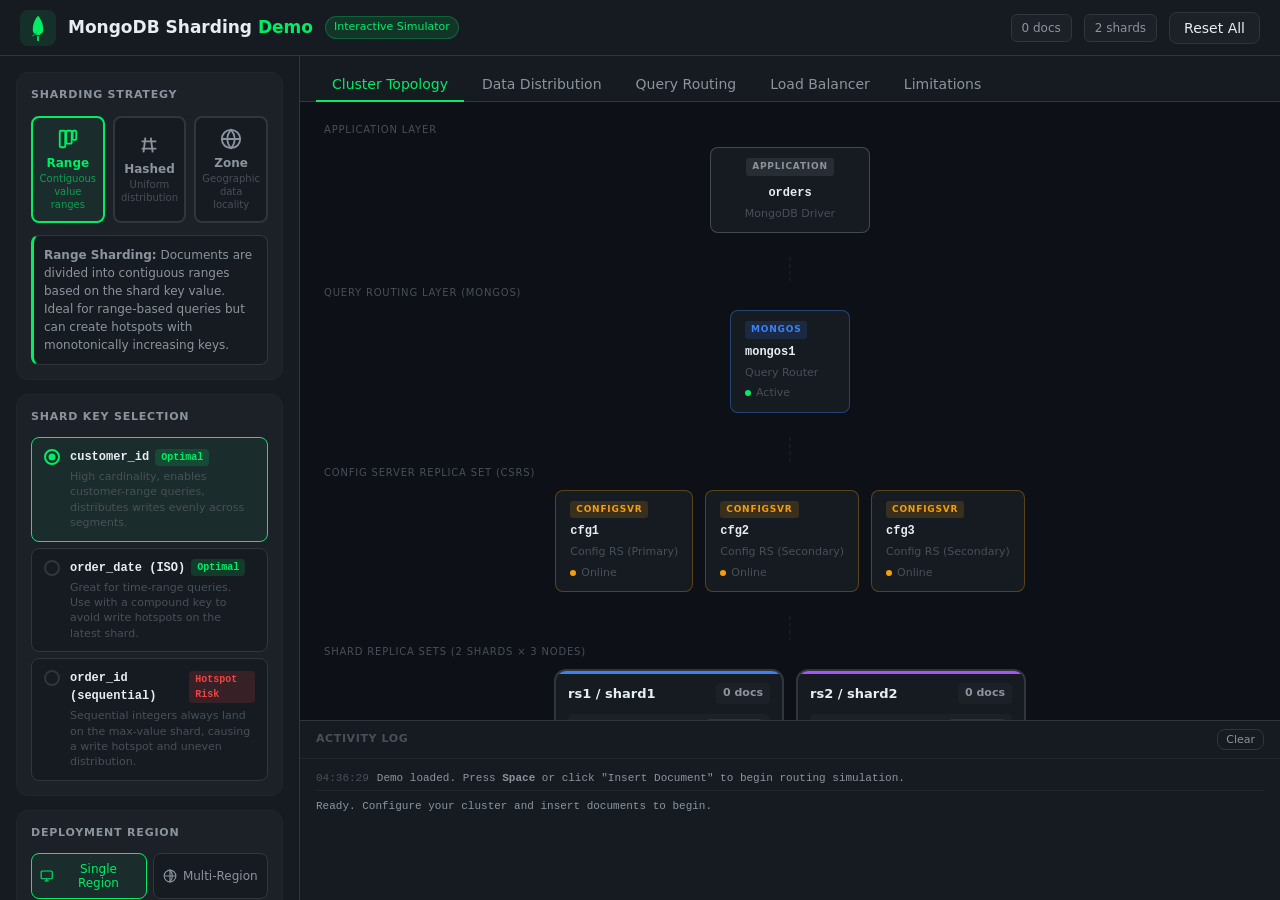
==== index.html @ 9e8f984e "Added some UI changes to the animations for the data distribution. Added new tab around limitations " ====
<!DOCTYPE html>
<html lang="en">
<head>
  <meta charset="UTF-8">
  <meta name="viewport" content="width=device-width, initial-scale=1.0">
  <title>MongoDB Sharding Demo</title>
  <link rel="stylesheet" href="styles.css">
</head>
<body>
  <header class="app-header">
    <div class="header-left">
      <div class="mongo-logo">
        <svg width="28" height="28" viewBox="0 0 32 32" fill="none">
          <path d="M16 2C16 2 10 8 10 18c0 3.3 2.7 6 6 6s6-2.7 6-6C22 8 16 2 16 2z" fill="#00ED64"/>
          <path d="M16 26v4" stroke="#00ED64" stroke-width="2" stroke-linecap="round"/>
          <path d="M14 22c-2 1-4 3-4 3" stroke="#00A349" stroke-width="1.5" stroke-linecap="round"/>
        </svg>
      </div>
      <h1>MongoDB Sharding <span class="highlight">Demo</span></h1>
      <span class="version-badge">Interactive Simulator</span>
    </div>
    <div class="header-right">
      <span class="header-stat" id="header-docs">0 docs</span>
      <span class="header-stat" id="header-shards">0 shards</span>
      <button class="btn-secondary" id="btn-reset-all">Reset All</button>
    </div>
  </header>

  <div class="app-layout">
    <!-- ===== CONFIG SIDEBAR ===== -->
    <aside class="config-panel">
      <!-- Sharding Strategy -->
      <section class="config-section strategy-section">
        <h3 class="config-title">Sharding Strategy</h3>
        <div class="strategy-cards">
          <button class="strategy-card active" data-strategy="range" data-tooltip="<strong>Range Sharding</strong><br>Divides the key space into contiguous value ranges. Ideal for range queries (e.g. date windows), but can create <em>hotspots</em> if writes always land at one end of the range.">
            <div class="strategy-icon">
              <svg width="22" height="22" viewBox="0 0 24 24" fill="none" stroke="currentColor" stroke-width="2">
                <rect x="3" y="3" width="6" height="18" rx="1"/>
                <rect x="10" y="3" width="6" height="14" rx="1"/>
                <rect x="17" y="3" width="4" height="10" rx="1"/>
              </svg>
            </div>
            <div class="strategy-label">Range</div>
            <div class="strategy-desc">Contiguous value ranges</div>
          </button>
          <button class="strategy-card" data-strategy="hashed" data-tooltip="<strong>Hashed Sharding</strong><br>Applies a hash function to the shard key, producing uniform write distribution. Eliminates hotspots, but range queries become scatter-gather across all shards.">
            <div class="strategy-icon">
              <svg width="22" height="22" viewBox="0 0 24 24" fill="none" stroke="currentColor" stroke-width="2">
                <path d="M4 8h16M4 16h16M8 4l-2 16M14 4l2 16"/>
              </svg>
            </div>
            <div class="strategy-label">Hashed</div>
            <div class="strategy-desc">Uniform distribution</div>
          </button>
          <button class="strategy-card" data-strategy="zone" data-tooltip="<strong>Zone Sharding</strong><br>Pins ranges of shard key values to specific shards using zone tags. Used for data locality (e.g. EU data stays in EU shards) and compliance with data-residency regulations.">
            <div class="strategy-icon">
              <svg width="22" height="22" viewBox="0 0 24 24" fill="none" stroke="currentColor" stroke-width="2">
                <circle cx="12" cy="12" r="10"/>
                <path d="M2 12h20M12 2a15.3 15.3 0 0 1 4 10 15.3 15.3 0 0 1-4 10 15.3 15.3 0 0 1-4-10 15.3 15.3 0 0 1 4-10z"/>
              </svg>
            </div>
            <div class="strategy-label">Zone</div>
            <div class="strategy-desc">Geographic data locality</div>
          </button>
        </div>
        <div class="strategy-info" id="strategy-info"></div>
      </section>

      <!-- Shard Key -->
      <section class="config-section shardkey-section">
        <h3 class="config-title">Shard Key Selection</h3>
        <div class="shard-key-options" id="shard-key-options"></div>
      </section>

      <!-- Region Mode -->
      <section class="config-section region-section">
        <h3 class="config-title">Deployment Region</h3>
        <div class="toggle-group">
          <button class="toggle-btn active" data-region="single" data-tooltip="<strong>Single Region</strong><br>All shards reside in one data centre or cloud region. Lowest latency for local reads/writes. No geographic redundancy — a regional outage affects the entire cluster.">
            <svg width="14" height="14" viewBox="0 0 24 24" fill="none" stroke="currentColor" stroke-width="2"><rect x="2" y="3" width="20" height="14" rx="2"/><path d="M8 21h8M12 17v4"/></svg>
            Single Region
          </button>
          <button class="toggle-btn" data-region="multi" data-tooltip="<strong>Multi-Region</strong><br>Shards are distributed across multiple regions. Enables data locality (Zone Sharding), geo-compliance, and resilience to regional failures. Cross-region writes incur higher latency.">
            <svg width="14" height="14" viewBox="0 0 24 24" fill="none" stroke="currentColor" stroke-width="2"><circle cx="12" cy="12" r="10"/><path d="M2 12h20M12 2a15.3 15.3 0 0 1 4 10 15.3 15.3 0 0 1-4 10z"/></svg>
            Multi-Region
          </button>
        </div>
        <div class="region-detail" id="region-detail"></div>
      </section>

      <!-- Cluster Config -->
      <section class="config-section cluster-section">
        <h3 class="config-title">Cluster Configuration</h3>
        <div class="cluster-config">
          <div class="config-row">
            <span class="config-row-label tip" data-tooltip="<strong>Shards</strong><br>Each shard is an independent replica set that owns a subset of the data. Adding shards increases both storage capacity and write throughput proportionally.">Shards</span>
            <div class="btn-group" id="shard-count-group">
              <button class="count-btn active" data-count="2">2</button>
              <button class="count-btn" data-count="3">3</button>
              <button class="count-btn" data-count="4">4</button>
            </div>
          </div>
          <div class="config-row">
            <span class="config-row-label tip" data-tooltip="<strong>Nodes per Shard</strong><br>Each shard runs as a <strong>replica set</strong>. More nodes = higher read throughput (secondary reads) and fault tolerance. A 3-node set can survive 1 failure; 5-node can survive 2.">Nodes/Shard</span>
            <div class="btn-group" id="nodes-per-shard-group">
              <button class="count-btn" data-nodes="1">1</button>
              <button class="count-btn active" data-nodes="3">3</button>
              <button class="count-btn" data-nodes="5">5</button>
            </div>
          </div>
          <div class="config-row">
            <span class="config-row-label tip" data-tooltip="<strong>Mongos Routers</strong><br>Stateless query routers that receive application connections, consult the config server's chunk map, and forward operations to the correct shard(s). Scale horizontally — deploy one per app server for best performance.">Mongos Routers</span>
            <div class="btn-group" id="mongos-count-group">
              <button class="count-btn active" data-mongos="1">1</button>
              <button class="count-btn" data-mongos="2">2</button>
              <button class="count-btn" data-mongos="3">3</button>
            </div>
          </div>
        </div>
      </section>

      <!-- Insert Controls -->
      <section class="config-section datasim-section">
        <h3 class="config-title">Data Simulation</h3>
        <div class="insert-controls">
          <button class="btn-primary" id="btn-insert-one">
            <svg width="14" height="14" viewBox="0 0 24 24" fill="none" stroke="currentColor" stroke-width="2"><circle cx="12" cy="12" r="10"/><path d="M12 8v8M8 12h8"/></svg>
            Insert Document
          </button>
          <button class="btn-primary" id="btn-insert-batch">
            <svg width="14" height="14" viewBox="0 0 24 24" fill="none" stroke="currentColor" stroke-width="2"><path d="M13 2H6a2 2 0 0 0-2 2v16a2 2 0 0 0 2 2h12a2 2 0 0 0 2-2V9z"/><polyline points="13 2 13 9 20 9"/></svg>
            Insert 50 Docs
          </button>
          <button class="btn-bulk" id="btn-insert-bulk">
            <svg width="14" height="14" viewBox="0 0 24 24" fill="none" stroke="currentColor" stroke-width="2"><path d="M4 7h16M4 12h16M4 17h16"/></svg>
            Load 10,000 Docs
          </button>
          <button class="btn-ghost" id="btn-clear">Clear Data</button>
          <div class="bulk-progress-wrap" id="bulk-progress-wrap" style="display:none">
            <div class="bulk-progress-bar" id="bulk-progress-bar"></div>
            <span class="bulk-progress-label" id="bulk-progress-label">0 / 10,000</span>
          </div>
        </div>
        <div class="insert-speed">
          <label>Animation Speed</label>
          <input type="range" id="speed-slider" min="1" max="5" value="3">
          <span id="speed-label">Normal</span>
        </div>
      </section>
    </aside>

    <!-- ===== MAIN VISUALIZATION ===== -->
    <main class="visualization-panel">
      <!-- View Tabs -->
      <div class="view-tabs">
        <button class="view-tab active" data-tab="topology" data-tooltip="<strong>Cluster Topology</strong><br>Shows the physical layout: mongos routers → config server → shard replica sets. Documents animate into their target shard as you insert them.">Cluster Topology</button>
        <button class="view-tab" data-tab="distribution" data-tooltip="<strong>Data Distribution</strong><br>Bar charts showing how documents are spread across shards. Hashed sharding should produce near-equal bars; range sharding may skew based on key values.">Data Distribution</button>
        <button class="view-tab" data-tab="routing" data-tooltip="<strong>Query Routing</strong><br>Run example queries and watch mongos decide which shards to contact. <em>Targeted</em> queries hit 1 shard; <em>scatter-gather</em> queries fan out to all shards.">Query Routing</button>
        <button class="view-tab" data-tab="balancer" data-tooltip="<strong>Load Balancer</strong><br>The balancer is a background thread on the config server primary that monitors data size per shard and migrates chunks to equalise the distribution.">Load Balancer</button>
        <button class="view-tab" data-tab="limitations" data-tooltip="<strong>Limitations & Challenges</strong><br>In-depth technical limitations of each sharding strategy (range, hash, zone) and operational challenges across Atlas auto-sharding, Atlas self-managed, and Enterprise Advanced deployments.">Limitations</button>
      </div>

      <!-- Topology View -->
      <div class="tab-content active" id="tab-topology">
        <div class="topology-container" id="topology-container"></div>
        <div class="activity-log" id="activity-log">
          <div class="log-header">
            <span>Activity Log</span>
            <button class="btn-ghost btn-xs" id="btn-clear-log">Clear</button>
          </div>
          <div class="log-entries" id="log-entries">
            <div class="log-entry log-info">Ready. Configure your cluster and insert documents to begin.</div>
          </div>
        </div>
      </div>

      <!-- Distribution View -->
      <div class="tab-content" id="tab-distribution">
        <div class="distribution-panel" id="distribution-panel"></div>
      </div>

      <!-- Query Routing View -->
      <div class="tab-content" id="tab-routing">
        <div class="routing-panel" id="routing-panel"></div>
      </div>

      <!-- Load Balancer View -->
      <div class="tab-content" id="tab-balancer">
        <div class="balancer-panel" id="balancer-panel"></div>
      </div>

      <!-- Limitations View -->
      <div class="tab-content" id="tab-limitations">
        <div class="limitations-panel">
          <div class="lim-intro">
            <h3>Sharding Limitations & Operational Challenges</h3>
            <p>Sharding unlocks horizontal scale, but each strategy and deployment model carries trade-offs that surface at scale. The sections below summarize the technical constraints engineers most often hit in production.</p>
          </div>

          <!-- ===== Strategy Limitations ===== -->
          <h4 class="lim-group-title">Sharding Strategy Limitations</h4>
          <div class="lim-strategy-grid">

            <!-- Range -->
            <section class="lim-card lim-card-range">
              <header class="lim-card-head">
                <div class="lim-card-icon">
                  <svg width="18" height="18" viewBox="0 0 24 24" fill="none" stroke="currentColor" stroke-width="2">
                    <rect x="3" y="3" width="6" height="18" rx="1"/>
                    <rect x="10" y="3" width="6" height="14" rx="1"/>
                    <rect x="17" y="3" width="4" height="10" rx="1"/>
                  </svg>
                </div>
                <div>
                  <h5>Range Sharding</h5>
                  <span class="lim-card-sub">Contiguous key ranges per chunk</span>
                </div>
              </header>
              <ul class="lim-list">
                <li><strong>Monotonic-key hotspots.</strong> Ever-increasing keys (ObjectId, timestamps, auto-increment) route every write to the shard owning <code>MaxKey</code>, nullifying write parallelism until a split occurs.</li>
                <li><strong>Jumbo chunks.</strong> When many documents share the same shard-key value, chunks exceed <code>chunkSize</code> (default 128 MB) and cannot be split — balancer refuses to migrate them.</li>
                <li><strong>Bulk-load migration storms.</strong> Loading pre-sorted data creates new chunks on one shard faster than the balancer can migrate them, so imports complete unbalanced and then thrash for hours.</li>
                <li><strong>Cardinality &amp; frequency pitfalls.</strong> Low-cardinality keys (e.g. <code>status</code>, <code>country</code>) cap the number of possible chunks; high-frequency values create unsplittable jumbo chunks.</li>
                <li><strong>Full-range scatter-gather.</strong> Range predicates that span most of the key domain still broadcast to every shard — the "range query efficiency" benefit only applies to narrow windows.</li>
                <li><strong>Expensive shard-key changes.</strong> <code>reshardCollection</code> requires ~1.2× collection size in free disk, re-writes every document, and pauses writes briefly at cutover.</li>
              </ul>
            </section>

            <!-- Hashed -->
            <section class="lim-card lim-card-hashed">
              <header class="lim-card-head">
                <div class="lim-card-icon">
                  <svg width="18" height="18" viewBox="0 0 24 24" fill="none" stroke="currentColor" stroke-width="2">
                    <path d="M4 8h16M4 16h16M8 4l-2 16M14 4l2 16"/>
                  </svg>
                </div>
                <div>
                  <h5>Hashed Sharding</h5>
                  <span class="lim-card-sub">Uniform hash-based distribution</span>
                </div>
              </header>
              <ul class="lim-list">
                <li><strong>Range queries become broadcast.</strong> Any <code>$gt</code>/<code>$lt</code>/<code>$gte</code>/<code>$lte</code> on the shard key fans out to all shards; mongos cannot prune by range.</li>
                <li><strong>Sorts require merge at router.</strong> <code>$sort</code> on the shard key loses natural ordering — mongos must merge-sort results from every shard, limiting streaming performance.</li>
                <li><strong>Compound-range indexes limited.</strong> The hashed field cannot participate in a compound index as a range — only equality lookups remain efficient.</li>
                <li><strong>Zone sharding compatibility.</strong> Zone ranges on hashed keys are opaque (hash values, not natural values), so geo/compliance tagging is awkward to reason about and maintain.</li>
                <li><strong>Low-cardinality skew.</strong> Hashing a field with few distinct values still produces few distinct hash buckets — distribution degrades toward the underlying cardinality.</li>
                <li><strong>Pre-splitting requires foresight.</strong> Without initial chunk pre-splits, new collections start on a single shard and rely on the balancer to catch up during ingest.</li>
              </ul>
            </section>

            <!-- Zone -->
            <section class="lim-card lim-card-zone">
              <header class="lim-card-head">
                <div class="lim-card-icon">
                  <svg width="18" height="18" viewBox="0 0 24 24" fill="none" stroke="currentColor" stroke-width="2">
                    <circle cx="12" cy="12" r="10"/>
                    <path d="M2 12h20M12 2a15.3 15.3 0 0 1 4 10 15.3 15.3 0 0 1-4 10 15.3 15.3 0 0 1-4-10 15.3 15.3 0 0 1 4-10z"/>
                  </svg>
                </div>
                <div>
                  <h5>Zone Sharding</h5>
                  <span class="lim-card-sub">Tag-based locality &amp; residency</span>
                </div>
              </header>
              <ul class="lim-list">
                <li><strong>Shard key must carry the zone discriminator.</strong> The tagging field (e.g. <code>country</code>, <code>region</code>) has to be a <em>prefix</em> of the shard key — retrofitting zones onto an existing shard key often requires resharding.</li>
                <li><strong>Enforcement is eventual, not immediate.</strong> Documents written with out-of-zone keys are accepted first and migrated later — residency compliance has a window of violation until the balancer catches up.</li>
                <li><strong>Cross-zone balancer churn.</strong> Adding, removing, or retagging a zone can trigger TB-scale chunk migrations that saturate the inter-region link and backpressure application writes.</li>
                <li><strong>Ambiguous overlaps.</strong> A shard assigned to multiple zones, or zones with overlapping ranges, produces non-deterministic placement decisions that are hard to debug.</li>
                <li><strong>Cross-zone queries scatter-gather.</strong> Queries without the zone prefix in the predicate fan out to every shard, erasing the locality benefit.</li>
                <li><strong>Capacity planning is manual.</strong> Hot zones (e.g. NA-East during business hours) are not auto-scaled — the operator must provision shards per zone by forecast.</li>
                <li><strong>Tiered-storage zones still manual.</strong> Using zones for hot/cold tiering (SSD vs HDD shards) requires custom TTL-driven field updates to migrate aging data.</li>
              </ul>
            </section>

          </div>

          <!-- ===== Deployment Model Limitations ===== -->
          <h4 class="lim-group-title">Deployment Model Challenges</h4>
          <div class="lim-deploy-grid">

            <!-- Atlas Automatic -->
            <section class="lim-card lim-card-deploy">
              <header class="lim-card-head lim-card-head-deploy">
                <div class="lim-badge lim-badge-atlas">Atlas</div>
                <div>
                  <h5>Atlas Automatic Sharding</h5>
                  <span class="lim-card-sub">Global Clusters &amp; managed zone sharding</span>
                </div>
              </header>
              <ul class="lim-list">
                <li><strong>Tier floor.</strong> Sharded clusters require M30+ (M10/M20 are replica-set only), establishing a meaningful cost floor before you can shard at all.</li>
                <li><strong>Compound shard key is mandatory.</strong> Global Clusters require a composite key of <code>{location, customKey}</code> — application code must supply the location field on every write.</li>
                <li><strong>Shard key &amp; zone mapping are semi-immutable.</strong> Although <code>reshardCollection</code> is available, changing the Global Cluster zone topology often requires a new cluster and an app-coordinated migration.</li>
                <li><strong>"Automatic" = balancer, not key selection.</strong> Atlas does not choose your shard key or detect hotspots — a poor key still produces a pathological cluster.</li>
                <li><strong>Limited balancer-window control.</strong> You can configure balancing windows but not per-collection priorities or migration parallelism like self-managed.</li>
                <li><strong>Backups are slower &amp; larger.</strong> Sharded cluster snapshots coordinate across shards; restores are non-trivial and take markedly longer than replica-set restores.</li>
                <li><strong>Feature restrictions.</strong> Queryable Encryption, Atlas Search, and Vector Search each have documented constraints on sharded collections (shard-key requirements, consistency, index placement).</li>
                <li><strong>Cross-region egress cost.</strong> Multi-region Global Clusters incur per-GB cloud egress on every migration and cross-zone query — easy to under-estimate.</li>
              </ul>
            </section>

            <!-- Atlas Self Managed -->
            <section class="lim-card lim-card-deploy">
              <header class="lim-card-head lim-card-head-deploy">
                <div class="lim-badge lim-badge-self">Atlas</div>
                <div>
                  <h5>Atlas Self-Managed Sharding</h5>
                  <span class="lim-card-sub">Atlas dedicated clusters, operator-driven shard design</span>
                </div>
              </header>
              <ul class="lim-list">
                <li><strong>Shard-key ownership is yours.</strong> Atlas hosts the infrastructure, but poor key choice (low cardinality, monotonic, or frequency-skewed) still produces jumbo chunks and hotspots.</li>
                <li><strong>Resharding is online but costly.</strong> <code>reshardCollection</code> peaks at roughly 2× collection storage and doubles IOPS for the duration — capacity headroom must be planned.</li>
                <li><strong>Rolling shard replacements.</strong> Vertically scaling a shard tier is a rolling replica-set replacement — each shard takes minutes-to-hours depending on data size.</li>
                <li><strong>Config metadata bloat.</strong> <code>config.changelog</code> and <code>config.chunks</code> grow without TTL; long-lived clusters accumulate millions of chunk rows that slow balancer decisions.</li>
                <li><strong>Mongos connection limits.</strong> Each mongos caps at ~64k connections (often less in practice); high-concurrency apps must deploy multiple routers and manage connection-pool fan-out.</li>
                <li><strong>Cross-shard transactions.</strong> Multi-shard <code>startTransaction</code> involves two-phase commit — latency rises sharply and abort rates climb under contention (lock timeouts default to 5 s).</li>
                <li><strong>Change-stream ordering caveats.</strong> Cluster-wide change streams do not guarantee total order across shards; consumers must tolerate per-shard causal ordering.</li>
                <li><strong>$lookup / $graphLookup restrictions.</strong> Joining against a sharded foreign collection has specific rules (must be on mongos, uses merge-on-router) that constrain aggregation pipelines.</li>
                <li><strong>16 MB BSON limit unchanged.</strong> Sharding increases aggregate capacity but does not raise the per-document limit — large blobs still require GridFS or external object storage.</li>
              </ul>
            </section>

            <!-- Enterprise Advanced -->
            <section class="lim-card lim-card-deploy">
              <header class="lim-card-head lim-card-head-deploy">
                <div class="lim-badge lim-badge-ea">EA</div>
                <div>
                  <h5>Enterprise Advanced Sharding</h5>
                  <span class="lim-card-sub">Self-hosted MongoDB Enterprise</span>
                </div>
              </header>
              <ul class="lim-list">
                <li><strong>Full operational burden.</strong> You run config-server replica sets, every shard replica set, the mongos fleet, monitoring, alerting, and backup infrastructure end-to-end.</li>
                <li><strong>Ops Manager is effectively required.</strong> At shard count &gt; ~3, manual orchestration of upgrades, backups, and parameter changes becomes infeasible — Ops Manager (or Cloud Manager) adds its own infrastructure footprint.</li>
                <li><strong>Per-component security config.</strong> LDAP/Kerberos/x.509, KMIP for encryption-at-rest, and auditing must be configured on every mongod and mongos independently — drift is common.</li>
                <li><strong>Backups coordinate across shards.</strong> Point-in-time restores of a sharded cluster require the Ops Manager Backup Daemon (or equivalent) with storage equal to multiples of cluster size for oplog retention.</li>
                <li><strong>Version-upgrade ordering.</strong> Upgrades must proceed config servers → shards → mongos, one FCV step at a time; skip-version upgrades are not supported and require stepping through.</li>
                <li><strong>Shard add/remove is manual &amp; slow.</strong> <code>removeShard</code> drains chunks one-at-a-time; draining a 10 TB shard can run for days and must be monitored continuously.</li>
                <li><strong>Rolling restart multiplier.</strong> A patch window for N shards × R replicas × M mongos means dozens of sequential restarts — maintenance windows compound with cluster size.</li>
                <li><strong>No built-in residency guardrails.</strong> Zone rules are advisory configuration; there is no enforcement layer to prevent an operator from misassigning tags or an app from writing out-of-zone data.</li>
                <li><strong>Audit volume.</strong> Per-mongos audit logs at high QPS can exceed 100 GB/day; central collection and SIEM forwarding must be engineered separately.</li>
                <li><strong>Heterogeneous hardware pitfalls.</strong> The balancer equalizes by data size, not capacity — mixing shards with different disk/CPU profiles leaves the weakest shard as the bottleneck.</li>
                <li><strong>Hardware refresh cycles.</strong> Every 3–5 years you replace nodes at the OS level; on a 20-shard cluster that is a multi-quarter program of rolling replica-set replacements.</li>
              </ul>
            </section>

          </div>
        </div>
      </div>
    </main>
  </div>

  <script src="app.js"></script>
</body>
</html>
---- styles.css ----
/* ===== CSS Variables ===== */
:root {
  --mongo-green: #00ED64;
  --mongo-green-dim: #00A349;
  --bg-dark: #0D1117;
  --bg-card: #161B22;
  --bg-card-2: #1C2128;
  --bg-hover: #21262D;
  --text-primary: #E6EDF3;
  --text-secondary: #8B949E;
  --text-muted: #484F58;
  --border: #30363D;
  --border-light: #21262D;

  /* Shard colors */
  --shard-0: #3B82F6;
  --shard-1: #A855F7;
  --shard-2: #F59E0B;
  --shard-3: #EF4444;

  /* Zone colors */
  --zone-americas: #3B82F6;
  --zone-europe: #A855F7;
  --zone-asia: #F59E0B;

  --radius: 8px;
  --radius-lg: 12px;
  --shadow: 0 1px 3px rgba(0,0,0,0.4);
  --shadow-lg: 0 4px 16px rgba(0,0,0,0.5);
}

/* ===== Reset ===== */
*, *::before, *::after { box-sizing: border-box; margin: 0; padding: 0; }
body {
  font-family: 'Segoe UI', system-ui, -apple-system, BlinkMacSystemFont, sans-serif;
  background: var(--bg-dark);
  color: var(--text-primary);
  min-height: 100vh;
  font-size: 14px;
  line-height: 1.5;
}
button { cursor: pointer; font-family: inherit; font-size: inherit; }
input { font-family: inherit; font-size: inherit; }

/* ===== Header ===== */
.app-header {
  display: flex;
  align-items: center;
  justify-content: space-between;
  padding: 0 20px;
  height: 56px;
  background: var(--bg-card);
  border-bottom: 1px solid var(--border);
  position: sticky;
  top: 0;
  z-index: 100;
}
.header-left { display: flex; align-items: center; gap: 12px; }
.mongo-logo {
  width: 36px; height: 36px;
  background: rgba(0,237,100,0.1);
  border-radius: 8px;
  display: flex; align-items: center; justify-content: center;
}
.app-header h1 { font-size: 17px; font-weight: 600; color: var(--text-primary); }
.highlight { color: var(--mongo-green); }
.version-badge {
  background: rgba(0,237,100,0.12);
  color: var(--mongo-green);
  font-size: 11px;
  font-weight: 500;
  padding: 2px 8px;
  border-radius: 20px;
  border: 1px solid rgba(0,237,100,0.25);
}
.header-right { display: flex; align-items: center; gap: 12px; }
.header-stat {
  font-size: 12px;
  color: var(--text-secondary);
  background: var(--bg-card-2);
  padding: 4px 10px;
  border-radius: 6px;
  border: 1px solid var(--border);
  font-variant-numeric: tabular-nums;
  transition: all 0.3s;
}
.header-stat.updated {
  color: var(--mongo-green);
  border-color: rgba(0,237,100,0.4);
}

/* ===== App Layout ===== */
.app-layout {
  display: grid;
  grid-template-columns: 300px 1fr;
  height: calc(100vh - 56px);
  overflow: hidden;
}

/* ===== Config Panel ===== */
.config-panel {
  background: var(--bg-card);
  border-right: 1px solid var(--border);
  overflow-y: auto;
  padding: 16px;
  display: flex;
  flex-direction: column;
  gap: 4px;
}
.config-panel::-webkit-scrollbar { width: 4px; }
.config-panel::-webkit-scrollbar-thumb { background: var(--border); border-radius: 2px; }

.config-section {
  background: var(--bg-card-2);
  border: 1px solid var(--border-light);
  border-radius: var(--radius-lg);
  padding: 14px;
  margin-bottom: 10px;
}
.hidden-section {
  display: none;
}
.config-title {
  font-size: 11px;
  font-weight: 600;
  text-transform: uppercase;
  letter-spacing: 0.8px;
  color: var(--text-secondary);
  margin-bottom: 12px;
}

/* Strategy Cards */
.strategy-cards {
  display: grid;
  grid-template-columns: repeat(3, 1fr);
  gap: 8px;
  margin-bottom: 12px;
}
.strategy-card {
  background: var(--bg-card);
  border: 2px solid var(--border);
  border-radius: var(--radius);
  padding: 10px 6px;
  text-align: center;
  cursor: pointer;
  transition: all 0.2s;
  color: var(--text-secondary);
}
.strategy-card:hover {
  border-color: rgba(0,237,100,0.4);
  color: var(--text-primary);
}
.strategy-card.active {
  border-color: var(--mongo-green);
  color: var(--mongo-green);
  background: rgba(0,237,100,0.06);
}
.strategy-icon { margin-bottom: 6px; display: flex; justify-content: center; }
.strategy-label { font-size: 12px; font-weight: 600; margin-bottom: 2px; }
.strategy-desc { font-size: 10px; color: var(--text-muted); line-height: 1.3; }
.strategy-card.active .strategy-desc { color: rgba(0,237,100,0.6); }

.strategy-info {
  font-size: 12px;
  color: var(--text-secondary);
  background: var(--bg-card);
  border: 1px solid var(--border);
  border-left: 3px solid var(--mongo-green);
  border-radius: var(--radius);
  padding: 10px;
  line-height: 1.5;
}

/* Shard Key Options */
.shard-key-options { display: flex; flex-direction: column; gap: 6px; }
.shard-key-option {
  background: var(--bg-card);
  border: 1.5px solid var(--border);
  border-radius: var(--radius);
  padding: 10px 12px;
  cursor: pointer;
  transition: all 0.2s;
  display: flex;
  align-items: flex-start;
  gap: 10px;
}
.shard-key-option:hover { border-color: rgba(0,237,100,0.4); }
.shard-key-option.selected {
  border-color: var(--mongo-green);
  background: rgba(0,237,100,0.06);
}
.shard-key-radio {
  width: 16px; height: 16px;
  border: 2px solid var(--border);
  border-radius: 50%;
  margin-top: 1px;
  flex-shrink: 0;
  transition: all 0.2s;
  position: relative;
}
.shard-key-option.selected .shard-key-radio {
  border-color: var(--mongo-green);
}
.shard-key-option.selected .shard-key-radio::after {
  content: '';
  position: absolute;
  top: 50%; left: 50%;
  transform: translate(-50%, -50%);
  width: 7px; height: 7px;
  background: var(--mongo-green);
  border-radius: 50%;
}
.shard-key-info { flex: 1; min-width: 0; }
.shard-key-name {
  font-size: 12px;
  font-weight: 600;
  color: var(--text-primary);
  font-family: 'Courier New', monospace;
  display: flex;
  align-items: center;
  gap: 6px;
}
.optimal-badge {
  font-size: 10px;
  background: rgba(0,237,100,0.15);
  color: var(--mongo-green);
  padding: 1px 6px;
  border-radius: 4px;
  font-family: inherit;
  font-weight: 600;
}
.hotspot-badge {
  font-size: 10px;
  background: rgba(239,68,68,0.15);
  color: #EF4444;
  padding: 1px 6px;
  border-radius: 4px;
  font-family: inherit;
  font-weight: 600;
}
.shard-key-reason {
  font-size: 11px;
  color: var(--text-muted);
  margin-top: 3px;
  line-height: 1.4;
}

/* Toggle Group */
.toggle-group {
  display: grid;
  grid-template-columns: 1fr 1fr;
  gap: 6px;
  margin-bottom: 10px;
}
.toggle-btn {
  background: var(--bg-card);
  border: 1.5px solid var(--border);
  border-radius: var(--radius);
  padding: 8px;
  color: var(--text-secondary);
  font-size: 12px;
  font-weight: 500;
  display: flex;
  align-items: center;
  justify-content: center;
  gap: 6px;
  transition: all 0.2s;
}
.toggle-btn:hover { border-color: rgba(0,237,100,0.4); color: var(--text-primary); }
.toggle-btn.active {
  border-color: var(--mongo-green);
  color: var(--mongo-green);
  background: rgba(0,237,100,0.06);
}
.region-detail {
  font-size: 11px;
  color: var(--text-secondary);
  line-height: 1.5;
}

/* Cluster Config */
.cluster-config { display: flex; flex-direction: column; gap: 10px; }
.config-row {
  display: flex;
  align-items: center;
  justify-content: space-between;
  gap: 8px;
}
.config-row-label { font-size: 12px; color: var(--text-secondary); flex: 1; }
.btn-group { display: flex; gap: 4px; flex-shrink: 0; }
.count-btn {
  background: var(--bg-card);
  border: 1.5px solid var(--border);
  border-radius: 6px;
  padding: 4px 10px;
  color: var(--text-secondary);
  font-size: 12px;
  font-weight: 600;
  transition: all 0.2s;
  min-width: 32px;
}
.count-btn:hover { border-color: rgba(0,237,100,0.4); color: var(--text-primary); }
.count-btn.active {
  border-color: var(--mongo-green);
  color: var(--mongo-green);
  background: rgba(0,237,100,0.08);
}

/* Insert Controls */
.insert-controls { display: flex; flex-direction: column; gap: 6px; margin-bottom: 12px; }
.btn-primary {
  background: var(--mongo-green);
  border: none;
  border-radius: var(--radius);
  padding: 9px 14px;
  color: #0D1117;
  font-weight: 600;
  font-size: 13px;
  display: flex;
  align-items: center;
  justify-content: center;
  gap: 7px;
  transition: all 0.2s;
}
.btn-primary:hover { background: #00FF70; transform: translateY(-1px); }
.btn-primary:active { transform: translateY(0); }
.btn-secondary {
  background: var(--bg-card-2);
  border: 1px solid var(--border);
  border-radius: var(--radius);
  padding: 7px 14px;
  color: var(--text-primary);
  font-weight: 500;
  transition: all 0.2s;
}
.btn-secondary:hover { border-color: var(--text-secondary); }
.btn-ghost {
  background: transparent;
  border: 1px solid var(--border);
  border-radius: var(--radius);
  padding: 7px 14px;
  color: var(--text-secondary);
  transition: all 0.2s;
}
.btn-ghost:hover { color: var(--text-primary); border-color: var(--text-secondary); }
.btn-bulk {
  background: rgba(168,85,247,0.12);
  border: 1.5px solid rgba(168,85,247,0.35);
  border-radius: var(--radius);
  padding: 9px 14px;
  color: #D8A9FF;
  font-weight: 600;
  font-size: 13px;
  display: flex;
  align-items: center;
  justify-content: center;
  gap: 7px;
  transition: all 0.2s;
  cursor: pointer;
  font-family: inherit;
}
.btn-bulk:hover { background: rgba(168,85,247,0.2); border-color: rgba(168,85,247,0.6); transform: translateY(-1px); }
.btn-bulk:active { transform: translateY(0); }
.btn-bulk:disabled { opacity: 0.5; cursor: not-allowed; transform: none; }

.bulk-progress-wrap {
  display: flex;
  align-items: center;
  gap: 8px;
  padding: 2px 0;
}
.bulk-progress-bar {
  flex: 1;
  height: 5px;
  background: rgba(168,85,247,0.5);
  border-radius: 3px;
  width: 0;
  transition: width 0.15s ease;
}
.bulk-progress-label {
  font-size: 10px;
  color: #D8A9FF;
  font-variant-numeric: tabular-nums;
  min-width: 80px;
  text-align: right;
  flex-shrink: 0;
}
.btn-xs { padding: 3px 8px; font-size: 11px; }

.insert-speed {
  display: flex;
  align-items: center;
  gap: 8px;
  font-size: 11px;
  color: var(--text-muted);
}
.insert-speed input[type="range"] {
  flex: 1;
  height: 3px;
  -webkit-appearance: none;
  background: var(--border);
  border-radius: 2px;
  outline: none;
}
.insert-speed input[type="range"]::-webkit-slider-thumb {
  -webkit-appearance: none;
  width: 12px; height: 12px;
  background: var(--mongo-green);
  border-radius: 50%;
  cursor: pointer;
}
#speed-label { min-width: 42px; color: var(--text-secondary); }

/* ===== Visualization Panel ===== */
.visualization-panel {
  display: flex;
  flex-direction: column;
  overflow: hidden;
  background: var(--bg-dark);
}

/* View Tabs */
.view-tabs {
  display: flex;
  gap: 2px;
  padding: 12px 16px 0;
  border-bottom: 1px solid var(--border);
  background: var(--bg-card);
}
.view-tab {
  background: transparent;
  border: none;
  padding: 8px 16px;
  color: var(--text-secondary);
  font-weight: 500;
  border-bottom: 2px solid transparent;
  margin-bottom: -1px;
  transition: all 0.2s;
  border-radius: 6px 6px 0 0;
}
.view-tab:hover { color: var(--text-primary); }
.view-tab.active {
  color: var(--mongo-green);
  border-bottom-color: var(--mongo-green);
}

/* Tab Content */
.tab-content { display: none; flex: 1; overflow: hidden; }
.tab-content.active {
  display: flex;
  flex-direction: column;
  flex: 1;
  overflow: hidden;
}

/* ===== Topology View ===== */
.topology-container {
  flex: 1;
  overflow-y: auto;
  padding: 20px;
  overflow-x: hidden;
}
.topology-container::-webkit-scrollbar { width: 5px; }
.topology-container::-webkit-scrollbar-thumb { background: var(--border); border-radius: 3px; }

/* Topology Sections */
.topo-section { margin-bottom: 20px; }
.topo-section-label {
  font-size: 10px;
  text-transform: uppercase;
  letter-spacing: 0.8px;
  color: var(--text-muted);
  margin-bottom: 10px;
  padding-left: 4px;
}
.topo-row {
  display: flex;
  gap: 12px;
  align-items: stretch;
  justify-content: center;
}
.topo-connector {
  display: flex;
  justify-content: center;
  padding: 4px 0;
  position: relative;
}
.connector-line {
  width: 2px;
  height: 24px;
  background: linear-gradient(to bottom, var(--border), rgba(0,237,100,0.3));
}
.connector-multi {
  display: flex;
  align-items: center;
  justify-content: center;
  width: 100%;
  padding: 4px 0;
}
.connector-multi svg { opacity: 0.4; }

/* Node Cards */
.node-card {
  background: var(--bg-card);
  border: 1.5px solid var(--border);
  border-radius: var(--radius);
  padding: 10px 14px;
  display: flex;
  flex-direction: column;
  gap: 4px;
  transition: all 0.3s;
  min-width: 120px;
  position: relative;
}
.node-card.active-routing {
  border-color: var(--mongo-green) !important;
  box-shadow: 0 0 16px rgba(0,237,100,0.3);
}
.node-card.app-node {
  border-color: rgba(255,255,255,0.2);
  min-width: 160px;
  text-align: center;
}
.node-card.mongos {
  border-color: rgba(59,130,246,0.4);
}
.node-card.mongos.active-routing {
  border-color: #3B82F6;
  box-shadow: 0 0 16px rgba(59,130,246,0.4);
}
.node-card.configsvr {
  border-color: rgba(245,158,11,0.3);
}
.node-type-badge {
  font-size: 9px;
  font-weight: 700;
  text-transform: uppercase;
  letter-spacing: 0.8px;
  padding: 2px 6px;
  border-radius: 3px;
  display: inline-block;
  width: fit-content;
}
.badge-app { background: rgba(255,255,255,0.08); color: var(--text-secondary); }
.badge-mongos { background: rgba(59,130,246,0.15); color: #3B82F6; }
.badge-config { background: rgba(245,158,11,0.15); color: #F59E0B; }
.badge-primary { background: rgba(0,237,100,0.15); color: var(--mongo-green); }
.badge-secondary { background: rgba(139,148,158,0.15); color: var(--text-secondary); }
.badge-arbiter { background: rgba(239,68,68,0.15); color: #EF4444; }

.node-name {
  font-size: 12px;
  font-weight: 600;
  font-family: 'Courier New', monospace;
  color: var(--text-primary);
}
.node-detail { font-size: 11px; color: var(--text-muted); }
.node-status {
  display: flex;
  align-items: center;
  gap: 5px;
  font-size: 11px;
  color: var(--text-muted);
}
.status-dot {
  width: 6px; height: 6px;
  border-radius: 50%;
  background: var(--mongo-green);
  animation: pulse-green 2s infinite;
}
.status-dot.secondary { background: #F59E0B; animation: none; }

@keyframes pulse-green {
  0%, 100% { opacity: 1; }
  50% { opacity: 0.4; }
}

/* Shard Container */
.shards-container {
  display: flex;
  gap: 12px;
  flex-wrap: wrap;
  justify-content: center;
}
.shard-card {
  background: var(--bg-card);
  border: 2px solid var(--border);
  border-radius: var(--radius-lg);
  padding: 12px;
  min-width: 170px;
  flex: 1;
  max-width: 230px;
  transition: all 0.3s;
  position: relative;
  overflow: hidden;
}
.shard-card::before {
  content: '';
  position: absolute;
  top: 0; left: 0; right: 0;
  height: 3px;
  background: var(--shard-color, var(--shard-0));
}
.shard-card.active-routing {
  box-shadow: 0 0 20px var(--shard-glow, rgba(59,130,246,0.4));
  border-color: var(--shard-color, var(--shard-0));
}
.shard-card[data-shard="0"] { --shard-color: var(--shard-0); --shard-glow: rgba(59,130,246,0.4); }
.shard-card[data-shard="1"] { --shard-color: var(--shard-1); --shard-glow: rgba(168,85,247,0.4); }
.shard-card[data-shard="2"] { --shard-color: var(--shard-2); --shard-glow: rgba(245,158,11,0.4); }
.shard-card[data-shard="3"] { --shard-color: var(--shard-3); --shard-glow: rgba(239,68,68,0.4); }

.shard-header {
  display: flex;
  align-items: center;
  justify-content: space-between;
  margin-bottom: 10px;
}
.shard-name {
  font-size: 13px;
  font-weight: 700;
  color: var(--text-primary);
}
.shard-doc-count {
  font-size: 11px;
  font-weight: 600;
  color: var(--text-secondary);
  background: var(--bg-card-2);
  padding: 2px 7px;
  border-radius: 4px;
  font-variant-numeric: tabular-nums;
  transition: all 0.3s;
}
.shard-doc-count.updated {
  color: var(--mongo-green);
  background: rgba(0,237,100,0.1);
}

.shard-nodes { display: flex; flex-direction: column; gap: 4px; margin-bottom: 10px; }
.shard-node {
  display: flex;
  align-items: center;
  gap: 8px;
  padding: 5px 8px;
  background: var(--bg-card-2);
  border-radius: 5px;
  font-size: 11px;
  font-family: 'Courier New', monospace;
}
.shard-node-dot {
  width: 6px; height: 6px;
  border-radius: 50%;
  flex-shrink: 0;
}
.dot-primary { background: var(--mongo-green); }
.dot-secondary { background: var(--text-muted); }
.dot-arbiter { background: #EF4444; }
.shard-node-name { color: var(--text-secondary); flex: 1; }
.shard-node-role { font-size: 10px; color: var(--text-muted); }

.shard-range-info {
  font-size: 11px;
  color: var(--text-muted);
  background: var(--bg-card-2);
  border-radius: 5px;
  padding: 6px 8px;
  font-family: 'Courier New', monospace;
  border-left: 2px solid var(--shard-color, var(--shard-0));
}
.range-label { color: var(--text-secondary); font-family: inherit; }

.zone-tag {
  display: inline-flex;
  align-items: center;
  gap: 4px;
  font-size: 10px;
  font-weight: 600;
  padding: 3px 8px;
  border-radius: 12px;
  margin-top: 6px;
}
.zone-americas { background: rgba(59,130,246,0.15); color: #3B82F6; }
.zone-europe { background: rgba(168,85,247,0.15); color: #A855F7; }
.zone-asia { background: rgba(245,158,11,0.15); color: #F59E0B; }

.shard-fill-bar {
  height: 4px;
  background: var(--bg-card-2);
  border-radius: 2px;
  margin-top: 8px;
  overflow: hidden;
}
.shard-fill-inner {
  height: 100%;
  background: var(--shard-color, var(--shard-0));
  border-radius: 2px;
  transition: width 0.4s ease;
  min-width: 2px;
}

/* Zone borders in multi-region */
.zone-region-wrapper {
  border: 1.5px dashed var(--zone-border, var(--border));
  border-radius: 14px;
  padding: 12px;
  position: relative;
  margin-bottom: 4px;
}
.zone-region-label {
  position: absolute;
  top: -10px;
  left: 16px;
  background: var(--bg-dark);
  padding: 0 8px;
  font-size: 11px;
  font-weight: 600;
}

/* Activity Log */
.activity-log {
  height: 180px;
  border-top: 1px solid var(--border);
  background: var(--bg-card);
  display: flex;
  flex-direction: column;
  flex-shrink: 0;
}
.log-header {
  display: flex;
  align-items: center;
  justify-content: space-between;
  padding: 8px 16px;
  font-size: 11px;
  font-weight: 600;
  text-transform: uppercase;
  letter-spacing: 0.6px;
  color: var(--text-muted);
  border-bottom: 1px solid var(--border-light);
}
.log-entries {
  flex: 1;
  overflow-y: auto;
  padding: 8px 16px;
  display: flex;
  flex-direction: column;
  gap: 4px;
}
.log-entries::-webkit-scrollbar { width: 3px; }
.log-entries::-webkit-scrollbar-thumb { background: var(--border); border-radius: 2px; }
.log-entry {
  font-size: 11px;
  font-family: 'Courier New', monospace;
  padding: 3px 0;
  color: var(--text-secondary);
  border-bottom: 1px solid var(--border-light);
  display: flex;
  align-items: flex-start;
  gap: 8px;
}
.log-entry:last-child { border-bottom: none; }
.log-time { color: var(--text-muted); flex-shrink: 0; }
.log-info .log-msg { color: var(--text-secondary); }
.log-route .log-msg { color: var(--mongo-green); }
.log-warn .log-msg { color: #F59E0B; }
.log-error .log-msg { color: #EF4444; }

/* ===== Distribution View ===== */
.distribution-panel {
  padding: 20px;
  overflow-y: auto;
  flex: 1;
}
.distribution-panel::-webkit-scrollbar { width: 5px; }
.distribution-panel::-webkit-scrollbar-thumb { background: var(--border); border-radius: 3px; }

.dist-header {
  display: flex;
  align-items: center;
  justify-content: space-between;
  margin-bottom: 20px;
}
.dist-title { font-size: 15px; font-weight: 600; }
.dist-subtitle { font-size: 12px; color: var(--text-secondary); margin-top: 2px; }
.dist-stats {
  display: flex;
  gap: 12px;
}
.dist-stat {
  background: var(--bg-card);
  border: 1px solid var(--border);
  border-radius: var(--radius);
  padding: 10px 16px;
  text-align: center;
}
.dist-stat-value { font-size: 22px; font-weight: 700; color: var(--mongo-green); font-variant-numeric: tabular-nums; }
.dist-stat-label { font-size: 11px; color: var(--text-muted); margin-top: 2px; }

.dist-chart-container {
  background: var(--bg-card);
  border: 1px solid var(--border);
  border-radius: var(--radius-lg);
  padding: 20px;
  margin-bottom: 16px;
}
.dist-chart-title {
  font-size: 12px;
  font-weight: 600;
  color: var(--text-secondary);
  margin-bottom: 16px;
  text-transform: uppercase;
  letter-spacing: 0.6px;
}
.dist-bars { display: flex; gap: 12px; align-items: flex-end; min-height: 180px; }
.dist-bar-wrap {
  flex: 1;
  display: flex;
  flex-direction: column;
  align-items: center;
  gap: 6px;
}
.dist-bar-outer {
  width: 100%;
  background: var(--bg-card-2);
  border-radius: 4px 4px 0 0;
  height: 150px;
  position: relative;
  overflow: hidden;
  display: flex;
  align-items: flex-end;
}
.dist-bar-inner {
  width: 100%;
  border-radius: 4px 4px 0 0;
  transition: height 0.5s cubic-bezier(0.34, 1.56, 0.64, 1);
  display: flex;
  align-items: center;
  justify-content: center;
  min-height: 2px;
}
.dist-bar-count {
  font-size: 10px;
  font-weight: 700;
  color: rgba(255,255,255,0.9);
  font-variant-numeric: tabular-nums;
}
.dist-bar-label {
  font-size: 11px;
  font-weight: 600;
  color: var(--text-secondary);
  text-align: center;
}
.dist-bar-sub {
  font-size: 10px;
  color: var(--text-muted);
  text-align: center;
}

/* Balance indicator */
.balance-indicator {
  background: var(--bg-card);
  border: 1px solid var(--border);
  border-radius: var(--radius-lg);
  padding: 16px 20px;
  display: flex;
  align-items: center;
  gap: 16px;
}
.balance-label {
  font-size: 12px;
  color: var(--text-secondary);
  min-width: 100px;
}
.balance-bar {
  flex: 1;
  height: 8px;
  background: var(--bg-card-2);
  border-radius: 4px;
  overflow: hidden;
}
.balance-fill {
  height: 100%;
  border-radius: 4px;
  transition: width 0.5s, background 0.3s;
}
.balance-value {
  font-size: 13px;
  font-weight: 600;
  min-width: 50px;
  text-align: right;
}

/* Chunk Map (Range Sharding) */
.chunk-map {
  background: var(--bg-card);
  border: 1px solid var(--border);
  border-radius: var(--radius-lg);
  padding: 20px;
  margin-bottom: 16px;
}
.chunk-map-title {
  font-size: 12px;
  font-weight: 600;
  color: var(--text-secondary);
  margin-bottom: 14px;
  text-transform: uppercase;
  letter-spacing: 0.6px;
}
.chunk-track {
  height: 48px;
  background: var(--bg-card-2);
  border-radius: 6px;
  display: flex;
  overflow: hidden;
  position: relative;
  margin-bottom: 8px;
}
.chunk-segment {
  height: 100%;
  display: flex;
  align-items: center;
  justify-content: center;
  font-size: 10px;
  font-weight: 600;
  color: rgba(255,255,255,0.8);
  transition: all 0.4s;
  border-right: 1px solid rgba(0,0,0,0.3);
  overflow: hidden;
  white-space: nowrap;
}
.chunk-legend {
  display: flex;
  gap: 12px;
  flex-wrap: wrap;
  margin-top: 10px;
}
.chunk-legend-item {
  display: flex;
  align-items: center;
  gap: 5px;
  font-size: 11px;
  color: var(--text-secondary);
}
.chunk-legend-dot {
  width: 10px; height: 10px;
  border-radius: 2px;
}

/* ===== Query Routing View ===== */
.routing-panel {
  padding: 20px;
  overflow-y: auto;
  flex: 1;
}
.routing-panel::-webkit-scrollbar { width: 5px; }
.routing-panel::-webkit-scrollbar-thumb { background: var(--border); border-radius: 3px; }

.routing-title { font-size: 15px; font-weight: 600; margin-bottom: 4px; }
.routing-subtitle { font-size: 12px; color: var(--text-secondary); margin-bottom: 20px; }

.query-examples { display: flex; flex-direction: column; gap: 12px; }
.query-card {
  background: var(--bg-card);
  border: 1px solid var(--border);
  border-radius: var(--radius-lg);
  overflow: hidden;
  transition: all 0.2s;
}
.query-card:hover { border-color: rgba(0,237,100,0.3); }
.query-header {
  padding: 12px 16px;
  display: flex;
  align-items: center;
  justify-content: space-between;
  border-bottom: 1px solid var(--border-light);
}
.query-name { font-size: 13px; font-weight: 600; }
.query-efficiency {
  font-size: 11px;
  font-weight: 600;
  padding: 2px 8px;
  border-radius: 12px;
}
.eff-targeted { background: rgba(0,237,100,0.15); color: var(--mongo-green); }
.eff-scatter { background: rgba(239,68,68,0.15); color: #EF4444; }
.eff-partial { background: rgba(245,158,11,0.15); color: #F59E0B; }
.query-body { padding: 12px 16px; }
.query-code {
  font-family: 'Courier New', monospace;
  font-size: 12px;
  color: #A5D6FF;
  background: var(--bg-card-2);
  padding: 10px 12px;
  border-radius: 6px;
  margin-bottom: 10px;
  border-left: 3px solid var(--border);
}
.query-explanation { font-size: 12px; color: var(--text-secondary); line-height: 1.5; }
.shard-targets {
  display: flex;
  gap: 6px;
  margin-top: 8px;
  flex-wrap: wrap;
}
.shard-target-badge {
  font-size: 10px;
  font-weight: 600;
  padding: 2px 8px;
  border-radius: 4px;
  font-family: 'Courier New', monospace;
}

/* Animations */
@keyframes fadeInUp {
  from { opacity: 0; transform: translateY(10px); }
  to { opacity: 1; transform: translateY(0); }
}
@keyframes routePacket {
  0% { opacity: 0; transform: scale(0.5); }
  50% { opacity: 1; transform: scale(1.2); }
  100% { opacity: 0; transform: scale(0.8); }
}
.shard-card { animation: fadeInUp 0.3s ease; }
.log-entry { animation: fadeInUp 0.2s ease; }

.doc-packet {
  position: fixed;
  width: 8px; height: 8px;
  background: var(--mongo-green);
  border-radius: 50%;
  pointer-events: none;
  z-index: 1000;
  box-shadow: 0 0 8px rgba(0,237,100,0.8);
  animation: routePacket 0.6s ease forwards;
}

/* ===== Query Executor — speed slider ===== */
.qe-speed-control {
  display: flex;
  align-items: center;
  gap: 8px;
  padding: 4px 10px;
  background: var(--bg-card-2);
  border: 1px solid var(--border);
  border-radius: var(--radius);
  flex-shrink: 0;
}
.qe-speed-slider {
  -webkit-appearance: none;
  appearance: none;
  width: 110px;
  height: 4px;
  background: var(--border);
  border-radius: 2px;
  outline: none;
  cursor: pointer;
}
.qe-speed-slider::-webkit-slider-thumb {
  -webkit-appearance: none;
  appearance: none;
  width: 14px;
  height: 14px;
  border-radius: 50%;
  background: var(--mongo-green);
  border: 2px solid var(--bg-card);
  box-shadow: 0 0 6px rgba(0,237,100,0.5);
  cursor: pointer;
  transition: transform 0.15s ease;
}
.qe-speed-slider::-webkit-slider-thumb:hover { transform: scale(1.15); }
.qe-speed-slider::-moz-range-thumb {
  width: 14px;
  height: 14px;
  border-radius: 50%;
  background: var(--mongo-green);
  border: 2px solid var(--bg-card);
  box-shadow: 0 0 6px rgba(0,237,100,0.5);
  cursor: pointer;
}
.qe-speed-label {
  font-size: 11px;
  font-weight: 600;
  color: var(--mongo-green);
  min-width: 64px;
  text-align: right;
  font-variant-numeric: tabular-nums;
}

/* ===== Query Flow Diagram ===== */
.qe-flow-wrap {
  background: var(--bg-card);
  border: 1px solid var(--border);
  border-radius: var(--radius-lg);
  margin: 0 0 16px;
  overflow: hidden;
}
.qe-flow-header {
  padding: 10px 14px;
  border-bottom: 1px solid var(--border-light);
  background: var(--bg-card-2);
  display: flex;
  align-items: center;
  justify-content: space-between;
  font-size: 11px;
  font-weight: 600;
  text-transform: uppercase;
  letter-spacing: 0.6px;
  color: var(--text-muted);
  flex-wrap: wrap;
  gap: 10px;
}
.qf-legend {
  display: flex;
  gap: 14px;
  flex-wrap: wrap;
  text-transform: none;
  letter-spacing: 0;
  font-weight: 500;
  color: var(--text-secondary);
}
.qf-legend-item { display: inline-flex; align-items: center; gap: 6px; font-size: 11px; }
.qf-swatch {
  width: 10px; height: 10px; border-radius: 50%;
  box-shadow: 0 0 6px currentColor;
}
.qf-swatch-multi {
  background: linear-gradient(90deg, #3B82F6, #A855F7, #F59E0B);
}

.qe-flow-scroll {
  overflow-x: auto;
  padding: 18px 14px;
}
.qe-flow-scroll::-webkit-scrollbar { height: 6px; }
.qe-flow-scroll::-webkit-scrollbar-thumb { background: var(--border); border-radius: 3px; }

.qe-flow {
  position: relative;
  margin: 0 auto;
}
.qe-flow-svg {
  position: absolute;
  inset: 0;
  width: 100%;
  height: 100%;
  pointer-events: none;
}
.qf-line {
  stroke: var(--border);
  stroke-width: 2;
  fill: none;
  transition: stroke 0.25s ease, stroke-width 0.25s ease, opacity 0.25s ease;
}
.qf-line-dashed {
  stroke-dasharray: 6 4;
}
.qf-line-active {
  stroke-width: 3;
  filter: drop-shadow(0 0 4px currentColor);
}
.qf-line.qf-dim { opacity: 0.25; }

/* Flow nodes (shared) */
.qf-node {
  position: absolute;
  background: var(--bg-card-2);
  border: 1.5px solid var(--border);
  border-radius: var(--radius);
  padding: 8px 10px;
  display: flex;
  align-items: center;
  gap: 10px;
  transition: box-shadow 0.25s ease, border-color 0.25s ease, transform 0.25s ease, opacity 0.25s ease;
  z-index: 2;
}
.qf-node.qf-dim { opacity: 0.35; }
.qf-node-label {
  font-size: 12.5px;
  font-weight: 600;
  color: var(--text-primary);
  line-height: 1.1;
}
.qf-node-sub {
  font-size: 10.5px;
  color: var(--text-muted);
  margin-top: 2px;
}
.qf-node-title {
  font-size: 10px;
  font-weight: 700;
  text-transform: uppercase;
  letter-spacing: 0.8px;
  color: var(--mongo-green);
  margin-bottom: 2px;
}

.qf-client {
  flex-direction: column;
  justify-content: center;
  align-items: center;
  text-align: center;
  color: var(--text-secondary);
  gap: 4px;
}
.qf-client .qf-node-label { color: var(--text-primary); }

.qf-mongos {
  flex-direction: column;
  justify-content: center;
  align-items: center;
  text-align: center;
  gap: 2px;
  border-color: rgba(0,237,100,0.35);
  background: linear-gradient(180deg, rgba(0,237,100,0.08), var(--bg-card-2));
}

.qf-config {
  flex-direction: row;
  justify-content: flex-start;
  align-items: center;
  color: #F59E0B;
  border-color: rgba(245,158,11,0.35);
  background: linear-gradient(180deg, rgba(245,158,11,0.08), var(--bg-card-2));
  gap: 8px;
}
.qf-config .qf-node-label { color: var(--text-primary); }

.qf-shard {
  align-items: center;
  border-color: color-mix(in srgb, var(--shard-color, var(--border)) 45%, var(--border));
  background: linear-gradient(90deg,
      color-mix(in srgb, var(--shard-color, transparent) 10%, var(--bg-card-2)),
      var(--bg-card-2));
}
.qf-shard-dot {
  width: 10px; height: 10px;
  border-radius: 50%;
  flex-shrink: 0;
  box-shadow: 0 0 6px currentColor;
}
.qf-shard-body { display: flex; flex-direction: column; }

.qf-node.qf-active {
  border-color: var(--qf-pulse, var(--mongo-green));
  box-shadow: 0 0 0 3px color-mix(in srgb, var(--qf-pulse, var(--mongo-green)) 25%, transparent),
              0 0 18px color-mix(in srgb, var(--qf-pulse, var(--mongo-green)) 50%, transparent);
  transform: scale(1.03);
}

/* Animated packet */
.qf-packet {
  position: absolute;
  width: 12px; height: 12px;
  border-radius: 50%;
  transform: translate(-50%, -50%);
  pointer-events: none;
  z-index: 5;
  margin-left: -6px;
  margin-top: -6px;
  opacity: 0.95;
}
.qf-packet-labeled {
  width: auto; height: auto;
  min-width: 22px;
  padding: 2px 7px;
  border-radius: 10px;
  font-size: 10.5px;
  font-weight: 700;
  color: #0D1117;
  display: flex;
  align-items: center;
  justify-content: center;
  font-family: 'SF Mono', Menlo, monospace;
}

/* Phase label beneath diagram */
.qf-phase {
  display: flex;
  align-items: center;
  gap: 8px;
  padding: 10px 14px;
  border-top: 1px solid var(--border-light);
  background: var(--bg-card-2);
  font-size: 12px;
  color: var(--text-secondary);
}
.qf-phase-dot {
  width: 8px; height: 8px;
  border-radius: 50%;
  background: var(--text-muted);
  box-shadow: none;
  transition: all 0.2s ease;
}
.qf-phase.phase-plan     .qf-phase-dot { background: #00ED64; box-shadow: 0 0 8px #00ED64; }
.qf-phase.phase-meta     .qf-phase-dot { background: #F59E0B; box-shadow: 0 0 8px #F59E0B; }
.qf-phase.phase-dispatch .qf-phase-dot { background: #A855F7; box-shadow: 0 0 8px #A855F7; }
.qf-phase.phase-exec     .qf-phase-dot { background: #3B82F6; box-shadow: 0 0 8px #3B82F6; }
.qf-phase.phase-return   .qf-phase-dot { background: #F59E0B; box-shadow: 0 0 8px #F59E0B; }
.qf-phase.phase-merge    .qf-phase-dot { background: #00ED64; box-shadow: 0 0 8px #00ED64; }
.qf-phase.phase-done     .qf-phase-dot { background: #E6EDF3; box-shadow: 0 0 8px #E6EDF3; }

/* ===== Execution Steps Panel ===== */
.qf-steps-panel {
  border-top: 1px solid var(--border-light);
  background: var(--bg-card);
}
.qf-steps-header {
  display: flex;
  align-items: center;
  justify-content: space-between;
  padding: 10px 14px;
  font-size: 11px;
  font-weight: 700;
  text-transform: uppercase;
  letter-spacing: 0.6px;
  color: var(--text-muted);
  border-bottom: 1px solid var(--border-light);
  background: var(--bg-card-2);
}
.qf-steps-timer {
  font-family: 'SF Mono', Menlo, Consolas, monospace;
  font-size: 11px;
  font-weight: 600;
  color: var(--mongo-green);
  text-transform: none;
  letter-spacing: 0;
  background: rgba(0,237,100,0.08);
  border: 1px solid rgba(0,237,100,0.25);
  padding: 2px 8px;
  border-radius: 10px;
}
.qf-steps-list {
  list-style: none;
  padding: 10px 14px;
  margin: 0;
  max-height: 260px;
  overflow-y: auto;
  display: flex;
  flex-direction: column;
  gap: 6px;
}
.qf-steps-list::-webkit-scrollbar { width: 5px; }
.qf-steps-list::-webkit-scrollbar-thumb { background: var(--border); border-radius: 3px; }

.qf-steps-empty {
  padding: 12px;
  text-align: center;
  color: var(--text-muted);
  font-size: 12px;
  font-style: italic;
}
.qf-steps-empty strong { color: var(--mongo-green); font-style: normal; }

.qf-step {
  display: grid;
  grid-template-columns: 24px 1fr auto;
  gap: 10px;
  align-items: start;
  padding: 8px 10px;
  background: var(--bg-card-2);
  border: 1px solid var(--border-light);
  border-left: 3px solid var(--border);
  border-radius: 6px;
  font-size: 12.5px;
  animation: qfStepIn 0.25s ease;
}
@keyframes qfStepIn {
  from { opacity: 0; transform: translateX(-6px); }
  to   { opacity: 1; transform: translateX(0); }
}

.qf-step-num {
  font-family: 'SF Mono', Menlo, Consolas, monospace;
  font-size: 11px;
  font-weight: 700;
  color: var(--text-muted);
  background: var(--bg-card);
  border: 1px solid var(--border);
  border-radius: 50%;
  width: 22px;
  height: 22px;
  display: flex;
  align-items: center;
  justify-content: center;
  flex-shrink: 0;
}
.qf-step-body {
  display: flex;
  flex-direction: column;
  gap: 3px;
  min-width: 0;
}
.qf-step-text {
  color: var(--text-primary);
  line-height: 1.45;
}
.qf-step-actor {
  display: inline-block;
  font-family: 'SF Mono', Menlo, Consolas, monospace;
  font-size: 10.5px;
  font-weight: 700;
  text-transform: uppercase;
  letter-spacing: 0.5px;
  color: var(--text-secondary);
  margin-right: 8px;
}
.qf-step-action code {
  font-family: 'SF Mono', Menlo, Consolas, monospace;
  font-size: 11.5px;
  background: var(--bg-dark);
  border: 1px solid var(--border-light);
  padding: 1px 5px;
  border-radius: 3px;
  color: var(--text-primary);
}
.qf-step-detail {
  font-size: 11.5px;
  color: var(--text-secondary);
  line-height: 1.4;
}
.qf-step-detail code {
  font-family: 'SF Mono', Menlo, Consolas, monospace;
  font-size: 11px;
  background: var(--bg-dark);
  padding: 0 4px;
  border-radius: 3px;
}
.qf-step-time {
  font-family: 'SF Mono', Menlo, Consolas, monospace;
  font-size: 10.5px;
  color: var(--text-muted);
  white-space: nowrap;
}

/* Per-variant accent on the left border */
.qf-step-client   { border-left-color: #00ED64; }
.qf-step-mongos   { border-left-color: rgba(0,237,100,0.55); }
.qf-step-meta     { border-left-color: #F59E0B; }
.qf-step-plan     { border-left-color: #A855F7; }
.qf-step-dispatch { border-left-color: #A855F7; }
.qf-step-exec     { border-left-color: #3B82F6; }
.qf-step-return   { border-left-color: #F59E0B; }
.qf-step-merge    { border-left-color: #00ED64; }
.qf-step-done     { border-left-color: #E6EDF3; background: rgba(0,237,100,0.04); }

/* ===== Query Executor ===== */
.query-executor {
  background: var(--bg-card);
  border: 1px solid var(--border);
  border-radius: var(--radius-lg);
  overflow: hidden;
  margin-bottom: 20px;
}

.qe-toolbar {
  display: flex;
  align-items: center;
  justify-content: space-between;
  padding: 12px 16px;
  border-bottom: 1px solid var(--border-light);
  gap: 12px;
  flex-wrap: wrap;
}
.qe-toolbar-left {
  display: flex;
  align-items: center;
  gap: 10px;
  flex: 1;
  min-width: 0;
}
.qe-label {
  font-size: 11px;
  font-weight: 600;
  text-transform: uppercase;
  letter-spacing: 0.6px;
  color: var(--text-muted);
  flex-shrink: 0;
}
.qe-select {
  flex: 1;
  background: var(--bg-card-2);
  border: 1.5px solid var(--border);
  border-radius: var(--radius);
  padding: 7px 10px;
  color: var(--text-primary);
  font-size: 12.5px;
  outline: none;
  cursor: pointer;
  min-width: 0;
}
.qe-select:focus { border-color: rgba(0,237,100,0.4); }
.qe-select option { background: var(--bg-card-2); }

.qe-run-btn {
  padding: 8px 18px !important;
  display: flex !important;
  align-items: center;
  gap: 7px;
  flex-shrink: 0;
  font-size: 13px !important;
  font-weight: 700 !important;
  letter-spacing: 0.3px;
}
.qe-run-btn:disabled {
  opacity: 0.55;
  cursor: not-allowed;
  transform: none !important;
}

/* Code display */
.qe-code-wrap { border-bottom: 1px solid var(--border-light); }
.qe-code-header {
  display: flex;
  align-items: center;
  justify-content: space-between;
  padding: 7px 16px;
  background: var(--bg-card-2);
  border-bottom: 1px solid var(--border-light);
  font-size: 11px;
  color: var(--text-muted);
}
.qe-explain-badge {
  font-family: 'Courier New', monospace;
  font-size: 10px;
  color: #A5D6FF;
  background: rgba(59,130,246,0.08);
  padding: 2px 8px;
  border-radius: 4px;
  border: 1px solid rgba(59,130,246,0.2);
  max-width: 50%;
  overflow: hidden;
  text-overflow: ellipsis;
  white-space: nowrap;
}
.qe-code {
  font-family: 'Courier New', monospace;
  font-size: 12px;
  color: var(--text-primary);
  background: transparent;
  padding: 14px 16px;
  margin: 0;
  white-space: pre;
  overflow-x: auto;
  line-height: 1.65;
}
.qe-code::-webkit-scrollbar { height: 4px; }
.qe-code::-webkit-scrollbar-thumb { background: var(--border); border-radius: 2px; }
.qe-fn  { color: #D2A8FF; }
.qe-op  { color: #FFA657; }
.qe-str { color: #79C0FF; }
.qe-num { color: #FFA657; }
.qe-comment { color: #6E7681; font-style: italic; }

/* Plan row */
.qe-plan-row {
  display: flex;
  align-items: center;
  gap: 8px;
  padding: 9px 16px;
  border-bottom: 1px solid var(--border-light);
  flex-wrap: wrap;
  background: rgba(0,0,0,0.15);
}
.qe-plan-label {
  font-size: 11px;
  color: var(--text-muted);
  font-weight: 600;
  text-transform: uppercase;
  letter-spacing: 0.5px;
  flex-shrink: 0;
}
.qe-routing-badge {
  font-size: 11px;
  font-weight: 700;
  padding: 3px 9px;
  border-radius: 12px;
  flex-shrink: 0;
}
.qe-badge-targeted { background: rgba(0,237,100,0.15); color: var(--mongo-green); }
.qe-badge-scatter  { background: rgba(239,68,68,0.15);  color: #EF4444; }
.qe-badge-partial  { background: rgba(245,158,11,0.15); color: #F59E0B; }

.qe-plan-targets {
  display: flex;
  align-items: center;
  gap: 4px;
  flex-wrap: wrap;
}
.qe-plan-arrow { color: var(--text-muted); font-size: 12px; margin-right: 2px; }
.qe-plan-shard {
  font-size: 10px;
  font-weight: 700;
  padding: 2px 7px;
  border-radius: 4px;
  font-family: 'Courier New', monospace;
}
.qe-plan-explain {
  font-size: 11px;
  color: var(--text-secondary);
  border-left: 1px solid var(--border);
  padding-left: 10px;
  flex: 1;
  min-width: 160px;
  line-height: 1.45;
}

/* Execution panel */
.qe-exec-panel { border-bottom: 1px solid var(--border-light); }
.qe-exec-header {
  display: flex;
  align-items: center;
  justify-content: space-between;
  padding: 7px 16px;
  font-size: 11px;
  font-weight: 600;
  text-transform: uppercase;
  letter-spacing: 0.6px;
  color: var(--text-muted);
  background: var(--bg-card-2);
  border-bottom: 1px solid var(--border-light);
}
.qe-exec-status {
  font-size: 11px;
  font-weight: 500;
  text-transform: none;
  letter-spacing: 0;
  padding: 2px 9px;
  border-radius: 10px;
  background: var(--bg-card);
  border: 1px solid var(--border);
  color: var(--text-secondary);
  transition: all 0.3s;
}
.qe-exec-status.planning { color: #F59E0B; border-color: rgba(245,158,11,0.4); background: rgba(245,158,11,0.06); }
.qe-exec-status.routing  { color: #3B82F6; border-color: rgba(59,130,246,0.4); background: rgba(59,130,246,0.06); }
.qe-exec-status.merging  { color: #A855F7; border-color: rgba(168,85,247,0.4); background: rgba(168,85,247,0.06); }
.qe-exec-status.done     { color: var(--mongo-green); border-color: rgba(0,237,100,0.4); background: rgba(0,237,100,0.06); }

.qe-exec-col-header {
  display: grid;
  grid-template-columns: 76px 80px 1fr 80px 80px 64px;
  padding: 5px 16px;
  font-size: 10px;
  font-weight: 600;
  text-transform: uppercase;
  letter-spacing: 0.5px;
  color: var(--text-muted);
  border-bottom: 1px solid var(--border-light);
  background: rgba(0,0,0,0.08);
}
.qe-exec-row {
  display: grid;
  grid-template-columns: 76px 80px 1fr 80px 80px 64px;
  align-items: center;
  gap: 6px;
  padding: 7px 16px;
  transition: background 0.2s;
  border-bottom: 1px solid var(--border-light);
}
.qe-exec-row:last-child { border-bottom: none; }
.qe-exec-row:hover { background: var(--bg-card-2); }

.qe-exec-shard {
  font-family: 'Courier New', monospace;
  font-size: 11px;
  font-weight: 700;
}
.qe-exec-state {
  font-size: 10px;
  font-weight: 600;
  padding: 2px 6px;
  border-radius: 4px;
  text-align: center;
  transition: all 0.25s;
  white-space: nowrap;
}
.state-idle      { background: var(--bg-card-2); color: var(--text-muted); border: 1px solid var(--border); }
.state-executing { background: rgba(245,158,11,0.1); color: #F59E0B; border: 1px solid rgba(245,158,11,0.3); animation: exec-pulse 0.7s infinite; }
.state-done      { background: rgba(0,237,100,0.1); color: var(--mongo-green); border: 1px solid rgba(0,237,100,0.3); }
.state-skipped   { background: transparent; color: var(--text-muted); border: 1px solid var(--border-light); opacity: 0.5; }
@keyframes exec-pulse { 0%, 100% { opacity: 1; } 50% { opacity: 0.5; } }

.qe-exec-bar-wrap {
  height: 5px;
  background: var(--bg-card-2);
  border-radius: 3px;
  overflow: hidden;
}
.qe-exec-bar {
  height: 100%;
  border-radius: 3px;
  width: 0;
  transition: width 0.45s ease;
  opacity: 0.85;
}
.qe-exec-num {
  font-family: 'Courier New', monospace;
  font-size: 11px;
  color: var(--text-secondary);
  text-align: right;
  font-variant-numeric: tabular-nums;
  white-space: nowrap;
}
.qe-exec-ex { color: var(--text-muted); }

.qe-exec-summary {
  display: flex;
  align-items: center;
  gap: 16px;
  padding: 8px 16px;
  background: var(--bg-card-2);
  border-top: 1px solid var(--border-light);
  font-size: 12px;
  flex-wrap: wrap;
  min-height: 36px;
}
.qe-sum-item { display: flex; gap: 5px; align-items: center; }
.qe-sum-label { color: var(--text-muted); font-size: 11px; }
.qe-sum-val { font-weight: 600; color: var(--text-primary); font-variant-numeric: tabular-nums; }
.qe-sum-val.highlight { color: var(--mongo-green); }

/* Results */
.qe-results {
  padding: 12px 16px;
  max-height: 300px;
  overflow-y: auto;
}
.qe-results::-webkit-scrollbar { width: 4px; }
.qe-results::-webkit-scrollbar-thumb { background: var(--border); border-radius: 2px; }
.qe-results-header {
  font-size: 11px;
  font-weight: 600;
  text-transform: uppercase;
  letter-spacing: 0.6px;
  color: var(--text-muted);
  margin-bottom: 10px;
  display: flex;
  justify-content: space-between;
  align-items: center;
}
.qe-more-badge {
  font-size: 10px;
  background: rgba(0,237,100,0.1);
  color: var(--mongo-green);
  padding: 1px 7px;
  border-radius: 10px;
  font-family: inherit;
}
.qe-results-empty {
  text-align: center;
  color: var(--text-muted);
  font-size: 12px;
  padding: 24px 0;
}
.qe-result-doc {
  background: var(--bg-card-2);
  border: 1px solid var(--border-light);
  border-radius: var(--radius);
  padding: 10px 12px;
  margin-bottom: 6px;
  font-family: 'Courier New', monospace;
  font-size: 11px;
  line-height: 1.65;
  color: var(--text-secondary);
  overflow-x: auto;
  white-space: pre;
  animation: fadeInUp 0.25s ease;
}
.qe-result-doc:last-child { margin-bottom: 0; }
.doc-brace   { color: var(--text-muted); }
.doc-key     { color: #A5D6FF; }
.doc-str     { color: #79C0FF; }
.doc-num     { color: #FFA657; }
.doc-bool    { color: #FF7B72; }
.doc-shard-tag {
  display: inline-block;
  font-size: 9px;
  font-weight: 700;
  padding: 1px 5px;
  border-radius: 3px;
  margin-left: 6px;
  font-family: 'Courier New', monospace;
  vertical-align: middle;
}

/* Section divider between executor and reference */
.qe-section-divider {
  font-size: 11px;
  font-weight: 600;
  text-transform: uppercase;
  letter-spacing: 0.8px;
  color: var(--text-muted);
  margin: 24px 0 14px;
  display: flex;
  align-items: center;
  gap: 10px;
}
.qe-section-divider::after {
  content: '';
  flex: 1;
  height: 1px;
  background: var(--border-light);
}

/* ===== Tooltip ===== */
#app-tooltip {
  position: fixed;
  z-index: 9999;
  max-width: 300px;
  background: #1C2128;
  border: 1px solid var(--border);
  border-left: 3px solid var(--mongo-green);
  border-radius: 6px;
  padding: 9px 13px;
  font-size: 12px;
  line-height: 1.6;
  color: var(--text-primary);
  box-shadow: 0 6px 20px rgba(0,0,0,0.65);
  pointer-events: none;
  opacity: 0;
  transition: opacity 0.12s ease;
}
#app-tooltip.visible { opacity: 1; }
#app-tooltip strong { color: var(--mongo-green); font-weight: 600; }
#app-tooltip code {
  background: rgba(0,237,100,0.08);
  border-radius: 3px;
  padding: 0 4px;
  font-size: 11px;
  color: #7ee787;
  font-family: 'Consolas', monospace;
}

/* Inline glossary term — dashed underline signals hoverable */
.tip {
  border-bottom: 1px dashed rgba(139,148,158,0.5);
  cursor: help;
}
.tip:hover { border-bottom-color: var(--mongo-green); color: inherit; }

/* ===== Load Balancer Tab ===== */

.balancer-panel {
  padding: 20px;
  overflow-y: auto;
  flex: 1;
  display: flex;
  flex-direction: column;
  gap: 20px;
}
.balancer-panel::-webkit-scrollbar { width: 5px; }
.balancer-panel::-webkit-scrollbar-thumb { background: var(--border); border-radius: 3px; }

/* Intro */
.bal-intro {
  background: var(--bg-card);
  border: 1px solid var(--border);
  border-radius: var(--radius-lg);
  padding: 18px 20px;
  border-left: 4px solid var(--mongo-green);
}
.bal-intro h3 { font-size: 14px; font-weight: 700; margin-bottom: 8px; color: var(--text-primary); }
.bal-intro p  { font-size: 12.5px; color: var(--text-secondary); line-height: 1.6; margin-bottom: 12px; }
.bal-fact-grid {
  display: grid;
  grid-template-columns: repeat(2, 1fr);
  gap: 6px;
}
.bal-fact {
  font-size: 11px;
  color: var(--text-secondary);
  background: var(--bg-card-2);
  border-radius: 6px;
  padding: 6px 10px;
  display: flex;
  gap: 6px;
  align-items: flex-start;
}
.bal-fact-label { color: var(--text-muted); font-weight: 600; flex-shrink: 0; }

/* Demo layout: controls (fixed) + viz (flex) */
.bal-demo-layout {
  display: grid;
  grid-template-columns: 260px 1fr;
  gap: 16px;
  align-items: start;
}

/* Controls column */
.bal-controls {
  display: flex;
  flex-direction: column;
  gap: 12px;
}
.bal-ctrl-section {
  background: var(--bg-card);
  border: 1px solid var(--border);
  border-radius: var(--radius-lg);
  padding: 14px;
}
.bal-ctrl-title {
  font-size: 10px;
  font-weight: 700;
  text-transform: uppercase;
  letter-spacing: 0.8px;
  color: var(--text-muted);
  margin-bottom: 10px;
}
.bal-ctrl-row {
  display: flex;
  align-items: center;
  justify-content: space-between;
  margin-bottom: 8px;
  gap: 6px;
}
.bal-ctrl-row:last-child { margin-bottom: 0; }
.bal-ctrl-label { font-size: 11px; color: var(--text-secondary); }

.bal-threshold-info {
  background: var(--bg-card-2);
  border-radius: var(--radius);
  padding: 8px 10px;
  margin-bottom: 10px;
  font-size: 12px;
}
.bal-threshold-row {
  display: flex;
  justify-content: space-between;
  align-items: center;
  padding: 2px 0;
  color: var(--text-secondary);
}
.bal-threshold-val { font-weight: 700; color: var(--text-primary); font-variant-numeric: tabular-nums; }
.over-threshold { color: #EF4444 !important; }

.bal-btn {
  width: 100%;
  padding: 8px 12px;
  border-radius: var(--radius);
  font-size: 12px;
  font-weight: 600;
  font-family: inherit;
  cursor: pointer;
  display: flex;
  align-items: center;
  justify-content: center;
  gap: 6px;
  margin-bottom: 6px;
  transition: all 0.2s;
  border: 1.5px solid transparent;
}
.bal-btn:last-child { margin-bottom: 0; }
.bal-btn:disabled { opacity: 0.45; cursor: not-allowed; transform: none !important; }
.bal-btn-imbalance { background: rgba(245,158,11,0.12); color: #F59E0B; border-color: rgba(245,158,11,0.35); }
.bal-btn-imbalance:hover:not(:disabled) { background: rgba(245,158,11,0.22); }
.bal-btn-run  { background: var(--mongo-green); color: #0D1117; border-color: transparent; }
.bal-btn-run:hover:not(:disabled)  { background: #00FF70; transform: translateY(-1px); }
.bal-btn-stop { background: rgba(239,68,68,0.15); color: #EF4444; border-color: rgba(239,68,68,0.4); }
.bal-btn-stop:hover:not(:disabled) { background: rgba(239,68,68,0.25); }
.bal-btn-step { background: rgba(59,130,246,0.12); color: #3B82F6; border-color: rgba(59,130,246,0.35); }
.bal-btn-step:hover:not(:disabled) { background: rgba(59,130,246,0.22); }
.bal-btn-reset { background: transparent; color: var(--text-secondary); border-color: var(--border); }
.bal-btn-reset:hover:not(:disabled) { border-color: var(--text-secondary); color: var(--text-primary); }
.bal-btn-jumbo { background: rgba(239,68,68,0.12); color: #EF4444; border-color: rgba(239,68,68,0.35); margin-top: 12px; width: auto; padding: 8px 16px; }
.bal-btn-jumbo:hover:not(:disabled) { background: rgba(239,68,68,0.22); }
.bal-btn-addshard { background: rgba(0,237,100,0.1); color: var(--mongo-green); border-color: rgba(0,237,100,0.35); }
.bal-btn-addshard:hover:not(:disabled) { background: rgba(0,237,100,0.18); }

.bal-speed-row {
  display: flex;
  align-items: center;
  gap: 8px;
  font-size: 11px;
  color: var(--text-muted);
}
.bal-speed-slider {
  flex: 1;
  height: 3px;
  -webkit-appearance: none;
  background: var(--border);
  border-radius: 2px;
  outline: none;
}
.bal-speed-slider::-webkit-slider-thumb {
  -webkit-appearance: none;
  width: 12px; height: 12px;
  background: var(--mongo-green);
  border-radius: 50%;
  cursor: pointer;
}
#bal-speed-label { min-width: 46px; color: var(--text-secondary); }

/* Visualization column */
.bal-viz {
  background: var(--bg-card);
  border: 1px solid var(--border);
  border-radius: var(--radius-lg);
  overflow: hidden;
}
.bal-viz-header {
  padding: 10px 16px;
  border-bottom: 1px solid var(--border-light);
  background: var(--bg-card-2);
  display: flex;
  align-items: center;
  justify-content: space-between;
  gap: 12px;
  flex-wrap: wrap;
}
.bal-status-badge {
  font-size: 12px;
  font-weight: 700;
  padding: 4px 12px;
  border-radius: 12px;
  letter-spacing: 0.3px;
}
.status-balanced   { background: rgba(0,237,100,0.12); color: var(--mongo-green); border: 1px solid rgba(0,237,100,0.3); }
.status-imbalanced { background: rgba(245,158,11,0.12); color: #F59E0B; border: 1px solid rgba(245,158,11,0.4); animation: pulse-warn 1.5s infinite; }
.status-balancing  { background: rgba(59,130,246,0.12); color: #3B82F6; border: 1px solid rgba(59,130,246,0.4); animation: pulse-blue 1s infinite; }
@keyframes pulse-warn { 0%,100% { opacity:1; } 50% { opacity:0.65; } }
@keyframes pulse-blue { 0%,100% { opacity:1; } 50% { opacity:0.7; } }

.bal-shards {
  display: flex;
  gap: 0;
  padding: 16px;
  overflow-x: auto;
  min-height: 300px;
  align-items: flex-start;
}
.bal-shards::-webkit-scrollbar { height: 4px; }
.bal-shards::-webkit-scrollbar-thumb { background: var(--border); border-radius: 2px; }

/* Individual shard column */
.bal-shard {
  flex: 1;
  min-width: 120px;
  max-width: 200px;
  display: flex;
  flex-direction: column;
  position: relative;
}
.bal-shard + .bal-shard { border-left: 1px dashed var(--border-light); padding-left: 12px; margin-left: 12px; }

.bal-shard-header {
  display: flex;
  align-items: center;
  justify-content: space-between;
  margin-bottom: 8px;
}
.bal-shard-name {
  font-size: 12px;
  font-weight: 700;
  font-family: 'Courier New', monospace;
}
.bal-shard-count {
  font-size: 11px;
  font-weight: 700;
  padding: 2px 8px;
  border-radius: 10px;
  font-variant-numeric: tabular-nums;
  transition: all 0.3s;
}
.bal-shard-count.most  { background: rgba(239,68,68,0.15); color: #EF4444; }
.bal-shard-count.least { background: rgba(0,237,100,0.15); color: var(--mongo-green); }
.bal-shard-count.mid   { background: var(--bg-card-2); color: var(--text-secondary); }

.bal-chunks {
  display: flex;
  flex-direction: column;
  gap: 3px;
  min-height: 40px;
}

/* Chunk blocks */
.bal-chunk {
  border-radius: 5px;
  padding: 5px 8px;
  font-size: 10px;
  font-family: 'Courier New', monospace;
  color: rgba(255,255,255,0.9);
  display: flex;
  align-items: center;
  justify-content: space-between;
  gap: 4px;
  cursor: default;
  position: relative;
  overflow: hidden;
  transition: opacity 0.15s;
  animation: chunkAppear 0.3s ease;
}
@keyframes chunkAppear { from { opacity:0; transform:scaleY(0.4); } to { opacity:1; transform:scaleY(1); } }
.bal-chunk:hover { filter: brightness(1.15); }
.bal-chunk-id   { font-weight: 700; opacity: 0.95; }
.bal-chunk-size { opacity: 0.75; white-space: nowrap; }

/* Normal chunk: gradient from blue to orange by size */
.bal-chunk.normal { background: #3B82F6; }
.bal-chunk.medium { background: #7C6AF7; }
.bal-chunk.large  { background: #F59E0B; }

/* Jumbo chunk */
.bal-chunk.jumbo {
  background: repeating-linear-gradient(
    45deg,
    #7f1d1d,
    #7f1d1d 6px,
    #991b1b 6px,
    #991b1b 12px
  );
  border: 1.5px solid #EF4444;
  animation: chunkAppear 0.3s ease, jumbo-pulse 2s 0.3s infinite;
}
@keyframes jumbo-pulse { 0%,100% { border-color:#EF4444; box-shadow:none; } 50% { border-color:#FCA5A5; box-shadow:0 0 8px rgba(239,68,68,0.5); } }

.bal-chunk.migrating-out {
  animation: chunkLeave 0.45s ease forwards !important;
}
@keyframes chunkLeave { from { transform:scaleX(1); opacity:1; } to { transform:scaleX(0); opacity:0; max-height:0; padding:0; margin:0; } }

.bal-chunk.just-arrived {
  animation: chunkArrive 0.5s ease !important;
}
@keyframes chunkArrive {
  0%   { transform:scaleX(0.2) scaleY(0.6); opacity:0; background:#00ED64; }
  60%  { transform:scaleX(1.05); background:#00ED64; }
  100% { transform:scaleX(1) scaleY(1); opacity:1; }
}

.jumbo-icon { font-size: 11px; }

.bal-shard-footer {
  margin-top: 8px;
  font-size: 10px;
  color: var(--text-muted);
  text-align: center;
  border-top: 1px solid var(--border-light);
  padding-top: 6px;
}

/* Distribution bar below shards */
.bal-dist-bar-section {
  padding: 12px 16px;
  border-top: 1px solid var(--border-light);
  background: var(--bg-card-2);
}
.bal-dist-bar-label {
  font-size: 10px;
  font-weight: 600;
  text-transform: uppercase;
  letter-spacing: 0.6px;
  color: var(--text-muted);
  margin-bottom: 8px;
  display: flex;
  justify-content: space-between;
}
.bal-dist-rows { display: flex; flex-direction: column; gap: 5px; }
.bal-dist-row {
  display: grid;
  grid-template-columns: 44px 1fr 44px;
  align-items: center;
  gap: 8px;
  font-size: 11px;
}
.bal-dist-name { font-family: 'Courier New', monospace; font-weight: 700; }
.bal-dist-track {
  height: 10px;
  background: var(--bg-card);
  border-radius: 5px;
  overflow: hidden;
}
.bal-dist-fill {
  height: 100%;
  border-radius: 5px;
  transition: width 0.5s ease;
}
.bal-dist-num { text-align: right; font-variant-numeric: tabular-nums; font-weight: 600; }

/* Threshold line overlay on distribution */
.bal-threshold-line-wrap {
  position: relative;
  margin-top: 6px;
  height: 16px;
}
.bal-threshold-line {
  position: absolute;
  top: 0; bottom: 0;
  width: 1px;
  background: rgba(245,158,11,0.7);
  border-right: 1px dashed rgba(245,158,11,0.7);
}
.bal-threshold-line-label {
  position: absolute;
  font-size: 9px;
  color: #F59E0B;
  top: 2px;
  transform: translateX(-50%);
  white-space: nowrap;
}

/* Migration log */
.bal-log-section {
  background: var(--bg-card);
  border: 1px solid var(--border);
  border-radius: var(--radius-lg);
  overflow: hidden;
  max-height: 200px;
  display: flex;
  flex-direction: column;
}
.bal-log-header {
  display: flex;
  align-items: center;
  justify-content: space-between;
  padding: 8px 16px;
  font-size: 11px;
  font-weight: 600;
  text-transform: uppercase;
  letter-spacing: 0.6px;
  color: var(--text-muted);
  background: var(--bg-card-2);
  border-bottom: 1px solid var(--border-light);
  flex-shrink: 0;
}
.bal-log-entries {
  overflow-y: auto;
  padding: 6px 12px;
  flex: 1;
  display: flex;
  flex-direction: column;
  gap: 2px;
}
.bal-log-entries::-webkit-scrollbar { width: 3px; }
.bal-log-entries::-webkit-scrollbar-thumb { background: var(--border); border-radius: 2px; }
.bal-log-entry {
  display: flex;
  gap: 10px;
  font-size: 11px;
  font-family: 'Courier New', monospace;
  padding: 3px 0;
  border-bottom: 1px solid var(--border-light);
  animation: fadeInUp 0.2s ease;
}
.bal-log-entry:last-child { border-bottom: none; }
.bal-log-time { color: var(--text-muted); flex-shrink: 0; }
.bal-log-info   .bal-log-msg { color: var(--text-secondary); }
.bal-log-migrate .bal-log-msg { color: #3B82F6; }
.bal-log-jumbo  .bal-log-msg { color: #EF4444; }
.bal-log-done   .bal-log-msg { color: var(--mongo-green); }
.bal-log-warn   .bal-log-msg { color: #F59E0B; }
.bal-log-empty  { color: var(--text-muted); font-size: 11px; padding: 8px 0; }

/* ===== Jumbo Chunks Section ===== */
.jumbo-section {
  background: var(--bg-card);
  border: 1px solid var(--border);
  border-radius: var(--radius-lg);
  overflow: hidden;
}
.jumbo-section-header {
  padding: 12px 20px;
  border-bottom: 1px solid var(--border-light);
  background: var(--bg-card-2);
  display: flex;
  align-items: center;
  justify-content: space-between;
  gap: 12px;
}
.jumbo-section-header h3 {
  font-size: 14px;
  font-weight: 700;
  color: var(--text-primary);
  display: flex;
  align-items: center;
  gap: 8px;
}
.jumbo-section-header h3::before {
  content: '⚠';
  font-size: 14px;
  color: #EF4444;
}
.jumbo-content { padding: 20px; }

.jumbo-explanation > p {
  font-size: 12.5px;
  color: var(--text-secondary);
  line-height: 1.65;
  margin-bottom: 14px;
}
.jumbo-facts { display: flex; flex-direction: column; gap: 8px; margin-bottom: 4px; }
.jumbo-fact {
  font-size: 12px;
  color: var(--text-secondary);
  background: var(--bg-card-2);
  border-radius: 6px;
  padding: 10px 12px;
  line-height: 1.5;
  border-left: 3px solid transparent;
}
.jumbo-fact-red    { border-left-color: #EF4444; }
.jumbo-fact-yellow { border-left-color: #F59E0B; }
.jumbo-fact-green  { border-left-color: var(--mongo-green); }
.jumbo-fact strong { color: var(--text-primary); }
.jumbo-fact code   { font-family: 'Courier New', monospace; background: var(--bg-card); padding: 1px 5px; border-radius: 3px; font-size: 11px; }

.jumbo-demo-area {
  margin-top: 16px;
  background: var(--bg-card-2);
  border: 1px solid var(--border-light);
  border-radius: var(--radius-lg);
  padding: 16px;
}
.jumbo-demo-title {
  font-size: 11px;
  font-weight: 600;
  text-transform: uppercase;
  letter-spacing: 0.6px;
  color: var(--text-muted);
  margin-bottom: 12px;
}
.jumbo-scenario-shards {
  display: flex;
  gap: 12px;
  flex-wrap: wrap;
  margin-bottom: 14px;
}
.jumbo-scenario-steps {
  display: flex;
  flex-direction: column;
  gap: 8px;
}
.jumbo-step {
  display: flex;
  gap: 10px;
  font-size: 12px;
  align-items: flex-start;
  padding: 8px 12px;
  border-radius: 6px;
  background: var(--bg-card);
  border: 1px solid var(--border-light);
}
.jumbo-step-num {
  width: 20px;
  height: 20px;
  border-radius: 50%;
  display: flex;
  align-items: center;
  justify-content: center;
  font-size: 10px;
  font-weight: 700;
  flex-shrink: 0;
}
.step-active .jumbo-step-num { background: #F59E0B; color: #0D1117; }
.step-error  .jumbo-step-num { background: #EF4444; color: white; }
.step-done   .jumbo-step-num { background: var(--mongo-green); color: #0D1117; }
.step-pending .jumbo-step-num { background: var(--bg-card-2); color: var(--text-muted); }
.jumbo-step-text { color: var(--text-secondary); line-height: 1.5; }
.jumbo-step-text strong { color: var(--text-primary); }
.jumbo-step-text code { font-family: 'Courier New', monospace; font-size: 10px; background: var(--bg-card-2); padding: 1px 4px; border-radius: 3px; }

.jumbo-error-msg {
  margin-top: 10px;
  background: rgba(239,68,68,0.08);
  border: 1px solid rgba(239,68,68,0.3);
  border-radius: 6px;
  padding: 10px 14px;
  font-family: 'Courier New', monospace;
  font-size: 11px;
  color: #FCA5A5;
  display: none;
}

/* Responsive */
@media (max-width: 900px) {
  .app-layout { grid-template-columns: 260px 1fr; }
}
@media (max-width: 700px) {
  .app-layout { grid-template-columns: 1fr; grid-template-rows: auto 1fr; }
  .config-panel { height: auto; max-height: 50vh; }
}

/* Misc */
.empty-state {
  text-align: center;
  padding: 60px 20px;
  color: var(--text-muted);
}
.empty-state svg { margin-bottom: 12px; opacity: 0.3; }
.empty-state p { font-size: 13px; }

.inserting { animation: pulse-border 0.5s ease; }
@keyframes pulse-border {
  0% { border-color: var(--mongo-green); box-shadow: 0 0 0 0 rgba(0,237,100,0.4); }
  50% { box-shadow: 0 0 0 6px rgba(0,237,100,0); }
  100% { border-color: inherit; }
}

/* ===== Limitations Tab ===== */
.limitations-panel {
  flex: 1;
  overflow-y: auto;
  padding: 20px 24px 32px;
  display: flex;
  flex-direction: column;
  gap: 20px;
}
.limitations-panel::-webkit-scrollbar { width: 6px; }
.limitations-panel::-webkit-scrollbar-thumb { background: var(--border); border-radius: 3px; }

.lim-intro {
  background: var(--bg-card);
  border: 1px solid var(--border);
  border-left: 4px solid var(--mongo-green);
  border-radius: var(--radius-lg);
  padding: 16px 20px;
}
.lim-intro h3 {
  font-size: 15px;
  font-weight: 700;
  color: var(--text-primary);
  margin-bottom: 6px;
}
.lim-intro p {
  font-size: 12.5px;
  color: var(--text-secondary);
  line-height: 1.6;
}

.lim-group-title {
  font-size: 11px;
  font-weight: 700;
  text-transform: uppercase;
  letter-spacing: 1px;
  color: var(--text-muted);
  margin-top: 8px;
  padding-bottom: 6px;
  border-bottom: 1px solid var(--border-light);
}

.lim-strategy-grid,
.lim-deploy-grid {
  display: grid;
  grid-template-columns: repeat(auto-fit, minmax(320px, 1fr));
  gap: 14px;
}

.lim-card {
  background: var(--bg-card);
  border: 1px solid var(--border);
  border-radius: var(--radius-lg);
  padding: 16px 18px;
  display: flex;
  flex-direction: column;
  gap: 12px;
}

.lim-card-head {
  display: flex;
  align-items: center;
  gap: 12px;
  padding-bottom: 10px;
  border-bottom: 1px solid var(--border-light);
}
.lim-card-head h5 {
  font-size: 14px;
  font-weight: 700;
  color: var(--text-primary);
  margin-bottom: 2px;
}
.lim-card-sub {
  font-size: 11px;
  color: var(--text-muted);
}

.lim-card-icon {
  width: 32px;
  height: 32px;
  border-radius: 8px;
  display: flex;
  align-items: center;
  justify-content: center;
  flex-shrink: 0;
}
.lim-card-range .lim-card-icon {
  background: rgba(59,130,246,0.12);
  color: var(--shard-0);
}
.lim-card-hashed .lim-card-icon {
  background: rgba(168,85,247,0.12);
  color: var(--shard-1);
}
.lim-card-zone .lim-card-icon {
  background: rgba(245,158,11,0.12);
  color: var(--shard-2);
}

.lim-card-head-deploy { align-items: flex-start; }

.lim-badge {
  font-size: 10px;
  font-weight: 700;
  letter-spacing: 0.6px;
  padding: 4px 10px;
  border-radius: 20px;
  flex-shrink: 0;
  margin-top: 2px;
}
.lim-badge-atlas {
  background: rgba(0,237,100,0.12);
  color: var(--mongo-green);
  border: 1px solid rgba(0,237,100,0.3);
}
.lim-badge-self {
  background: rgba(59,130,246,0.12);
  color: var(--shard-0);
  border: 1px solid rgba(59,130,246,0.3);
}
.lim-badge-ea {
  background: rgba(239,68,68,0.12);
  color: var(--shard-3);
  border: 1px solid rgba(239,68,68,0.3);
}

.lim-list {
  list-style: none;
  display: flex;
  flex-direction: column;
  gap: 10px;
  padding: 0;
  margin: 0;
}
.lim-list li {
  position: relative;
  padding-left: 18px;
  font-size: 12.5px;
  color: var(--text-secondary);
  line-height: 1.55;
}
.lim-list li::before {
  content: "";
  position: absolute;
  left: 4px;
  top: 8px;
  width: 5px;
  height: 5px;
  border-radius: 50%;
  background: var(--mongo-green-dim);
}
.lim-card-range  .lim-list li::before { background: var(--shard-0); }
.lim-card-hashed .lim-list li::before { background: var(--shard-1); }
.lim-card-zone   .lim-list li::before { background: var(--shard-2); }

.lim-list li strong {
  color: var(--text-primary);
  font-weight: 600;
}
.lim-list li code {
  font-family: 'SF Mono', Menlo, Consolas, monospace;
  font-size: 11.5px;
  background: var(--bg-card-2);
  border: 1px solid var(--border-light);
  padding: 1px 5px;
  border-radius: 4px;
  color: var(--text-primary);
}
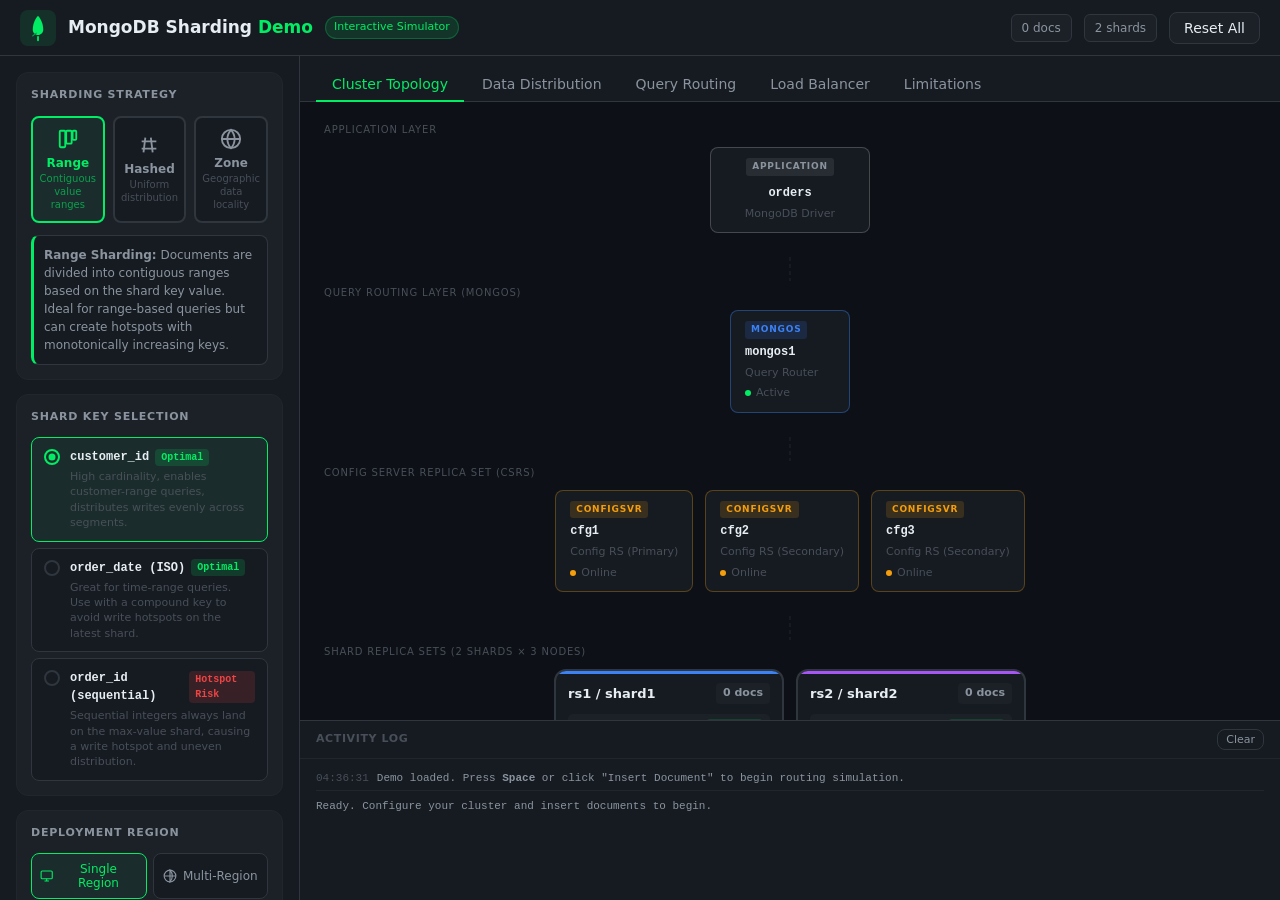
==== commit 1b92f5ed: "made some changes to the limitations UI and verified information matches mongo docs in limitations" ====
--- a/index.html
+++ b/index.html
@@ -266,9 +266,9 @@
               </header>
               <ul class="lim-list">
                 <li><strong>Shard key must carry the zone discriminator.</strong> The tagging field (e.g. <code>country</code>, <code>region</code>) has to be a <em>prefix</em> of the shard key — retrofitting zones onto an existing shard key often requires resharding.</li>
-                <li><strong>Enforcement is eventual, not immediate.</strong> Documents written with out-of-zone keys are accepted first and migrated later — residency compliance has a window of violation until the balancer catches up.</li>
+                <li><strong>Placement depends on tags and balancer state.</strong> Incorrect or incomplete zone ranges/tags can cause data to land outside intended locality until migrations complete.</li>
                 <li><strong>Cross-zone balancer churn.</strong> Adding, removing, or retagging a zone can trigger TB-scale chunk migrations that saturate the inter-region link and backpressure application writes.</li>
-                <li><strong>Ambiguous overlaps.</strong> A shard assigned to multiple zones, or zones with overlapping ranges, produces non-deterministic placement decisions that are hard to debug.</li>
+                <li><strong>Zone-rule complexity.</strong> Misconfigured ranges or tag assignments can lead to unexpected placement and migration behavior that is difficult to debug in production.</li>
                 <li><strong>Cross-zone queries scatter-gather.</strong> Queries without the zone prefix in the predicate fan out to every shard, erasing the locality benefit.</li>
                 <li><strong>Capacity planning is manual.</strong> Hot zones (e.g. NA-East during business hours) are not auto-scaled — the operator must provision shards per zone by forecast.</li>
                 <li><strong>Tiered-storage zones still manual.</strong> Using zones for hot/cold tiering (SSD vs HDD shards) requires custom TTL-driven field updates to migrate aging data.</li>
@@ -281,23 +281,23 @@
           <h4 class="lim-group-title">Deployment Model Challenges</h4>
           <div class="lim-deploy-grid">
 
-            <!-- Atlas Automatic -->
+            <!-- Atlas Global Clusters -->
             <section class="lim-card lim-card-deploy">
               <header class="lim-card-head lim-card-head-deploy">
                 <div class="lim-badge lim-badge-atlas">Atlas</div>
                 <div>
-                  <h5>Atlas Automatic Sharding</h5>
-                  <span class="lim-card-sub">Global Clusters &amp; managed zone sharding</span>
-                </div>
-              </header>
-              <ul class="lim-list">
-                <li><strong>Tier floor.</strong> Sharded clusters require M30+ (M10/M20 are replica-set only), establishing a meaningful cost floor before you can shard at all.</li>
-                <li><strong>Compound shard key is mandatory.</strong> Global Clusters require a composite key of <code>{location, customKey}</code> — application code must supply the location field on every write.</li>
-                <li><strong>Shard key &amp; zone mapping are semi-immutable.</strong> Although <code>reshardCollection</code> is available, changing the Global Cluster zone topology often requires a new cluster and an app-coordinated migration.</li>
-                <li><strong>"Automatic" = balancer, not key selection.</strong> Atlas does not choose your shard key or detect hotspots — a poor key still produces a pathological cluster.</li>
+                  <h5>Atlas Global Clusters (Managed Zone Sharding)</h5>
+                  <span class="lim-card-sub">Managed zone sharding for geo-locality and residency</span>
+                </div>
+              </header>
+              <ul class="lim-list">
+                <li><strong>Dedicated-tier requirement.</strong> Sharded deployments are available on Atlas dedicated tiers (for example M30+), which creates a non-trivial cost floor.</li>
+                <li><strong>Zone-aware key design is still required.</strong> The shard key must support zone routing, and application writes must consistently include the routing/location fields used by your zone strategy.</li>
+                <li><strong>Topology changes are supported but operationally heavy.</strong> <code>reshardCollection</code> and zone changes can be online, but still require planning, migration time, and temporary capacity headroom.</li>
+                <li><strong>"Managed" does not imply automatic shard-key or shard-count decisions.</strong> Atlas manages infrastructure and balancing, but key design and scaling strategy remain workload-specific operator decisions.</li>
                 <li><strong>Limited balancer-window control.</strong> You can configure balancing windows but not per-collection priorities or migration parallelism like self-managed.</li>
                 <li><strong>Backups are slower &amp; larger.</strong> Sharded cluster snapshots coordinate across shards; restores are non-trivial and take markedly longer than replica-set restores.</li>
-                <li><strong>Feature restrictions.</strong> Queryable Encryption, Atlas Search, and Vector Search each have documented constraints on sharded collections (shard-key requirements, consistency, index placement).</li>
+                <li><strong>Feature-specific constraints.</strong> Queryable Encryption, Atlas Search, and Vector Search can have additional constraints on sharded collections (for example shard-key requirements or index-placement considerations).</li>
                 <li><strong>Cross-region egress cost.</strong> Multi-region Global Clusters incur per-GB cloud egress on every migration and cross-zone query — easy to under-estimate.</li>
               </ul>
             </section>
@@ -307,19 +307,19 @@
               <header class="lim-card-head lim-card-head-deploy">
                 <div class="lim-badge lim-badge-self">Atlas</div>
                 <div>
-                  <h5>Atlas Self-Managed Sharding</h5>
-                  <span class="lim-card-sub">Atlas dedicated clusters, operator-driven shard design</span>
+                  <h5>Atlas Dedicated Sharded Clusters</h5>
+                  <span class="lim-card-sub">Atlas-hosted infrastructure, operator-owned shard strategy</span>
                 </div>
               </header>
               <ul class="lim-list">
                 <li><strong>Shard-key ownership is yours.</strong> Atlas hosts the infrastructure, but poor key choice (low cardinality, monotonic, or frequency-skewed) still produces jumbo chunks and hotspots.</li>
-                <li><strong>Resharding is online but costly.</strong> <code>reshardCollection</code> peaks at roughly 2× collection storage and doubles IOPS for the duration — capacity headroom must be planned.</li>
+                <li><strong>Resharding is online but costly.</strong> <code>reshardCollection</code> can temporarily require substantial extra storage and I/O, so capacity headroom must be planned.</li>
                 <li><strong>Rolling shard replacements.</strong> Vertically scaling a shard tier is a rolling replica-set replacement — each shard takes minutes-to-hours depending on data size.</li>
-                <li><strong>Config metadata bloat.</strong> <code>config.changelog</code> and <code>config.chunks</code> grow without TTL; long-lived clusters accumulate millions of chunk rows that slow balancer decisions.</li>
-                <li><strong>Mongos connection limits.</strong> Each mongos caps at ~64k connections (often less in practice); high-concurrency apps must deploy multiple routers and manage connection-pool fan-out.</li>
-                <li><strong>Cross-shard transactions.</strong> Multi-shard <code>startTransaction</code> involves two-phase commit — latency rises sharply and abort rates climb under contention (lock timeouts default to 5 s).</li>
+                <li><strong>Config metadata growth.</strong> Long-lived clusters can accumulate large chunk/changelog metadata, which can increase balancing and metadata-management overhead.</li>
+                <li><strong>Mongos connection scaling.</strong> High-concurrency applications often need multiple routers and careful pool tuning, because practical per-router connection limits are finite.</li>
+                <li><strong>Cross-shard transactions.</strong> Multi-shard <code>startTransaction</code> uses two-phase commit — latency rises and abort rates can increase under contention.</li>
                 <li><strong>Change-stream ordering caveats.</strong> Cluster-wide change streams do not guarantee total order across shards; consumers must tolerate per-shard causal ordering.</li>
-                <li><strong>$lookup / $graphLookup restrictions.</strong> Joining against a sharded foreign collection has specific rules (must be on mongos, uses merge-on-router) that constrain aggregation pipelines.</li>
+                <li><strong>Cross-shard joins can be expensive.</strong> <code>$lookup</code>/<code>$graphLookup</code> across shards can trigger router merge work and additional network hops, impacting aggregation latency.</li>
                 <li><strong>16 MB BSON limit unchanged.</strong> Sharding increases aggregate capacity but does not raise the per-document limit — large blobs still require GridFS or external object storage.</li>
               </ul>
             </section>
--- a/styles.css
+++ b/styles.css
@@ -546,7 +546,6 @@
 .badge-config { background: rgba(245,158,11,0.15); color: #F59E0B; }
 .badge-primary { background: rgba(0,237,100,0.15); color: var(--mongo-green); }
 .badge-secondary { background: rgba(139,148,158,0.15); color: var(--text-secondary); }
-.badge-arbiter { background: rgba(239,68,68,0.15); color: #EF4444; }
 
 .node-name {
   font-size: 12px;
@@ -654,7 +653,6 @@
 }
 .dot-primary { background: var(--mongo-green); }
 .dot-secondary { background: var(--text-muted); }
-.dot-arbiter { background: #EF4444; }
 .shard-node-name { color: var(--text-secondary); flex: 1; }
 .shard-node-role { font-size: 10px; color: var(--text-muted); }
 
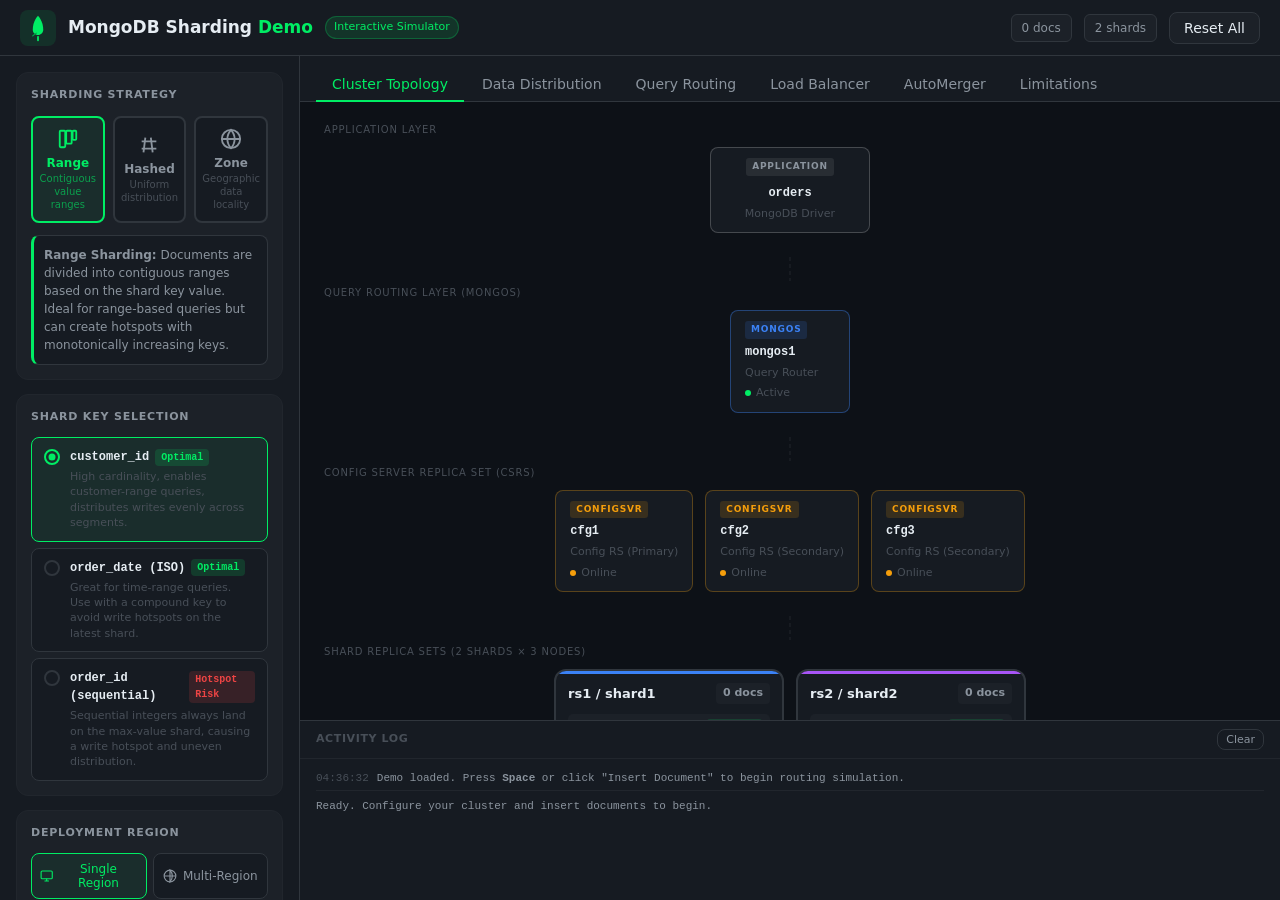
==== commit 9266deb1: "added auto merge section and edited limitations language" ====
--- a/index.html
+++ b/index.html
@@ -158,6 +158,7 @@
         <button class="view-tab" data-tab="distribution" data-tooltip="<strong>Data Distribution</strong><br>Bar charts showing how documents are spread across shards. Hashed sharding should produce near-equal bars; range sharding may skew based on key values.">Data Distribution</button>
         <button class="view-tab" data-tab="routing" data-tooltip="<strong>Query Routing</strong><br>Run example queries and watch mongos decide which shards to contact. <em>Targeted</em> queries hit 1 shard; <em>scatter-gather</em> queries fan out to all shards.">Query Routing</button>
         <button class="view-tab" data-tab="balancer" data-tooltip="<strong>Load Balancer</strong><br>The balancer is a background thread on the config server primary that monitors data size per shard and migrates chunks to equalise the distribution.">Load Balancer</button>
+        <button class="view-tab" data-tab="automerger" data-tooltip="<strong>AutoMerger</strong><br>Demonstrates how MongoDB merges adjacent chunks on the <em>same shard</em> when merge preconditions are met, reducing chunk-map metadata without moving data between shards.">AutoMerger</button>
         <button class="view-tab" data-tab="limitations" data-tooltip="<strong>Limitations & Challenges</strong><br>In-depth technical limitations of each sharding strategy (range, hash, zone) and operational challenges across Atlas auto-sharding, Atlas self-managed, and Enterprise Advanced deployments.">Limitations</button>
       </div>
 
@@ -188,6 +189,11 @@
       <!-- Load Balancer View -->
       <div class="tab-content" id="tab-balancer">
         <div class="balancer-panel" id="balancer-panel"></div>
+      </div>
+
+      <!-- AutoMerger View -->
+      <div class="tab-content" id="tab-automerger">
+        <div class="automerger-panel" id="automerger-panel"></div>
       </div>
 
       <!-- Limitations View -->
--- a/styles.css
+++ b/styles.css
@@ -2367,6 +2367,403 @@
   display: none;
 }
 
+/* ===== AutoMerger Tab ===== */
+.automerger-panel {
+  flex: 1;
+  overflow-y: auto;
+  padding: 20px;
+  display: flex;
+  flex-direction: column;
+  gap: 16px;
+}
+.automerger-panel::-webkit-scrollbar { width: 6px; }
+.automerger-panel::-webkit-scrollbar-thumb { background: var(--border); border-radius: 4px; }
+
+.am-intro {
+  background: var(--bg-card);
+  border: 1px solid var(--border);
+  border-left: 4px solid var(--mongo-green);
+  border-radius: var(--radius-lg);
+  padding: 16px 18px;
+}
+.am-intro h3 {
+  font-size: 14px;
+  font-weight: 700;
+  margin-bottom: 8px;
+}
+.am-intro p {
+  font-size: 12.5px;
+  color: var(--text-secondary);
+  line-height: 1.6;
+}
+.am-note {
+  margin-top: 10px;
+  font-size: 11px;
+  color: var(--text-muted);
+  background: var(--bg-card-2);
+  border: 1px solid var(--border-light);
+  border-radius: 6px;
+  padding: 6px 10px;
+}
+.am-policy-tip {
+  margin-top: 10px;
+  background: rgba(59,130,246,0.08);
+  border: 1px solid rgba(59,130,246,0.25);
+  border-radius: 8px;
+  padding: 10px 12px;
+}
+.am-policy-head {
+  font-size: 11px;
+  font-weight: 700;
+  text-transform: uppercase;
+  letter-spacing: 0.6px;
+  color: #93C5FD;
+  margin-bottom: 6px;
+}
+.am-policy-tip ul {
+  margin: 0;
+  padding-left: 16px;
+  display: flex;
+  flex-direction: column;
+  gap: 4px;
+}
+.am-policy-tip li {
+  font-size: 11.5px;
+  color: var(--text-secondary);
+  line-height: 1.45;
+}
+.am-policy-tip li strong { color: var(--text-primary); }
+.am-facts {
+  margin-top: 10px;
+  display: grid;
+  grid-template-columns: repeat(4, minmax(120px, 1fr));
+  gap: 6px;
+}
+.am-fact {
+  background: var(--bg-card-2);
+  border: 1px solid var(--border-light);
+  border-radius: 6px;
+  padding: 7px 9px;
+  font-size: 11px;
+  color: var(--text-secondary);
+  display: flex;
+  flex-direction: column;
+  gap: 2px;
+}
+.am-fact strong { color: var(--text-primary); font-size: 12px; }
+
+.am-layout {
+  display: grid;
+  grid-template-columns: 300px 1fr;
+  gap: 14px;
+  align-items: start;
+}
+
+.am-controls {
+  display: flex;
+  flex-direction: column;
+  gap: 10px;
+}
+
+.am-ctrl-card {
+  background: var(--bg-card);
+  border: 1px solid var(--border);
+  border-radius: var(--radius-lg);
+  padding: 12px;
+}
+
+.am-ctrl-title {
+  font-size: 10px;
+  text-transform: uppercase;
+  letter-spacing: 0.8px;
+  color: var(--text-muted);
+  font-weight: 700;
+  margin-bottom: 10px;
+}
+
+.am-ctrl-row {
+  display: flex;
+  align-items: center;
+  justify-content: space-between;
+  gap: 8px;
+  margin-bottom: 8px;
+}
+.am-ctrl-row span { font-size: 11px; color: var(--text-secondary); }
+
+.am-status-grid {
+  display: grid;
+  grid-template-columns: repeat(2, minmax(0, 1fr));
+  gap: 6px;
+}
+.am-status-grid div {
+  background: var(--bg-card-2);
+  border: 1px solid var(--border-light);
+  border-radius: 6px;
+  padding: 6px 8px;
+  display: flex;
+  flex-direction: column;
+  gap: 1px;
+}
+.am-status-grid span { font-size: 10px; color: var(--text-muted); }
+.am-status-grid strong { font-size: 12px; color: var(--text-primary); }
+.am-status-grid strong.ok { color: var(--mongo-green); }
+.am-status-grid strong.blocked { color: #F59E0B; }
+
+.am-next-merge {
+  margin-top: 8px;
+  font-size: 11px;
+  color: #7EE787;
+  background: rgba(0,237,100,0.08);
+  border: 1px solid rgba(0,237,100,0.2);
+  border-radius: 6px;
+  padding: 7px 9px;
+  line-height: 1.45;
+}
+.am-next-merge.none {
+  color: var(--text-muted);
+  background: var(--bg-card-2);
+  border-color: var(--border-light);
+}
+
+.am-balance-state {
+  margin-top: 8px;
+  display: grid;
+  grid-template-columns: repeat(3, minmax(0, 1fr));
+  gap: 6px;
+}
+.am-balance-state div {
+  background: var(--bg-card-2);
+  border: 1px solid var(--border-light);
+  border-radius: 6px;
+  padding: 6px 8px;
+  display: flex;
+  flex-direction: column;
+  gap: 1px;
+}
+.am-balance-state span { font-size: 10px; color: var(--text-muted); }
+.am-balance-state strong { font-size: 12px; color: var(--text-primary); }
+.am-balance-state.ok div:first-child strong { color: var(--mongo-green); }
+.am-balance-state.warn div:first-child strong { color: #F59E0B; }
+
+.am-speed-row {
+  margin-top: 8px;
+  display: flex;
+  align-items: center;
+  gap: 8px;
+  font-size: 11px;
+  color: var(--text-muted);
+}
+
+.am-viz {
+  background: var(--bg-card);
+  border: 1px solid var(--border);
+  border-radius: var(--radius-lg);
+  padding: 12px;
+}
+
+.am-shard-grid {
+  display: grid;
+  grid-template-columns: repeat(3, minmax(0, 1fr));
+  gap: 10px;
+}
+
+.am-shard {
+  background: var(--bg-card-2);
+  border: 1px solid var(--border-light);
+  border-radius: 10px;
+  padding: 10px;
+  min-height: 240px;
+}
+
+.am-shard-head {
+  display: flex;
+  align-items: center;
+  justify-content: space-between;
+  gap: 8px;
+  margin-bottom: 8px;
+}
+.am-shard-name {
+  font-size: 12px;
+  font-weight: 700;
+  font-family: 'Courier New', monospace;
+  color: var(--text-primary);
+}
+.am-shard-total {
+  font-size: 10px;
+  color: var(--text-muted);
+}
+
+.am-shard-chunks {
+  display: flex;
+  flex-direction: column;
+  gap: 6px;
+}
+
+.am-chunk {
+  border-radius: 7px;
+  border: 1px solid rgba(255,255,255,0.12);
+  padding: 6px 8px;
+  transition: transform 0.2s, opacity 0.2s;
+}
+.am-chunk-top {
+  display: flex;
+  align-items: center;
+  justify-content: space-between;
+  gap: 6px;
+  margin-bottom: 4px;
+}
+.am-chunk-id {
+  font-family: 'Courier New', monospace;
+  font-size: 10px;
+  font-weight: 700;
+  color: rgba(255,255,255,0.95);
+}
+.am-chunk-size {
+  font-size: 10px;
+  color: rgba(255,255,255,0.9);
+}
+.am-chunk-meta {
+  display: flex;
+  align-items: center;
+  gap: 5px;
+}
+.am-chip {
+  font-size: 10px;
+  font-family: 'Courier New', monospace;
+  color: rgba(255,255,255,0.9);
+  background: rgba(0,0,0,0.2);
+  border-radius: 4px;
+  padding: 1px 5px;
+}
+
+.am-zone-americas { background: linear-gradient(135deg, #2563eb, #1d4ed8); }
+.am-zone-europe { background: linear-gradient(135deg, #7c3aed, #6d28d9); }
+.am-zone-asia { background: linear-gradient(135deg, #d97706, #b45309); }
+
+.am-chunk.just-merged {
+  animation: amPulseMerge 0.7s ease;
+}
+@keyframes amPulseMerge {
+  0% { transform: scale(0.92); filter: brightness(1.35); }
+  70% { transform: scale(1.04); }
+  100% { transform: scale(1); }
+}
+
+.am-chunk.am-merging-out {
+  opacity: 0.35;
+  transform: scale(0.95);
+}
+
+.am-candidates-wrap {
+  background: var(--bg-card);
+  border: 1px solid var(--border);
+  border-radius: var(--radius-lg);
+  overflow: hidden;
+}
+.am-candidates-head {
+  padding: 8px 12px;
+  font-size: 10px;
+  text-transform: uppercase;
+  letter-spacing: 0.8px;
+  font-weight: 700;
+  color: var(--text-muted);
+  border-bottom: 1px solid var(--border-light);
+  background: var(--bg-card-2);
+}
+.am-candidate-list {
+  max-height: 210px;
+  overflow-y: auto;
+  padding: 8px 10px;
+  display: flex;
+  flex-direction: column;
+  gap: 6px;
+}
+.am-candidate-list::-webkit-scrollbar { width: 5px; }
+.am-candidate-list::-webkit-scrollbar-thumb { background: var(--border); border-radius: 3px; }
+.am-candidate {
+  display: grid;
+  grid-template-columns: 1fr 76px 170px;
+  gap: 8px;
+  font-size: 11px;
+  padding: 6px 8px;
+  border-radius: 6px;
+  border: 1px solid var(--border-light);
+  background: var(--bg-card-2);
+  color: var(--text-secondary);
+}
+.am-candidate.ok {
+  border-color: rgba(0,237,100,0.25);
+  background: rgba(0,237,100,0.06);
+}
+.am-candidate.blocked {
+  border-color: rgba(245,158,11,0.25);
+  background: rgba(245,158,11,0.06);
+}
+.am-c-mid {
+  text-align: right;
+  font-variant-numeric: tabular-nums;
+  color: var(--text-primary);
+  font-weight: 700;
+}
+.am-c-right { color: var(--text-muted); }
+
+.am-log-section {
+  background: var(--bg-card);
+  border: 1px solid var(--border);
+  border-radius: var(--radius-lg);
+  overflow: hidden;
+}
+.am-log-head {
+  display: flex;
+  align-items: center;
+  justify-content: space-between;
+  padding: 8px 12px;
+  font-size: 11px;
+  font-weight: 700;
+  text-transform: uppercase;
+  letter-spacing: 0.7px;
+  color: var(--text-muted);
+  border-bottom: 1px solid var(--border-light);
+  background: var(--bg-card-2);
+}
+.am-log-entries {
+  max-height: 190px;
+  overflow-y: auto;
+  padding: 6px 10px;
+  display: flex;
+  flex-direction: column;
+  gap: 4px;
+}
+.am-log-entries::-webkit-scrollbar { width: 4px; }
+.am-log-entries::-webkit-scrollbar-thumb { background: var(--border); border-radius: 3px; }
+.am-log-entry {
+  display: flex;
+  gap: 10px;
+  font-family: 'Courier New', monospace;
+  font-size: 11px;
+  padding: 3px 0;
+  border-bottom: 1px solid var(--border-light);
+}
+.am-log-entry:last-child { border-bottom: none; }
+.am-log-time { color: var(--text-muted); flex-shrink: 0; }
+.am-log-info .am-log-msg { color: var(--text-secondary); }
+.am-log-merge .am-log-msg { color: #60A5FA; }
+.am-log-warn .am-log-msg { color: #F59E0B; }
+.am-log-done .am-log-msg { color: var(--mongo-green); }
+.am-log-empty,
+.am-empty {
+  font-size: 11px;
+  color: var(--text-muted);
+  padding: 8px;
+}
+
+@media (max-width: 1180px) {
+  .am-layout { grid-template-columns: 1fr; }
+  .am-shard-grid { grid-template-columns: 1fr; }
+  .am-facts { grid-template-columns: repeat(2, minmax(120px, 1fr)); }
+  .am-candidate { grid-template-columns: 1fr; }
+}
+
 /* Responsive */
 @media (max-width: 900px) {
   .app-layout { grid-template-columns: 260px 1fr; }
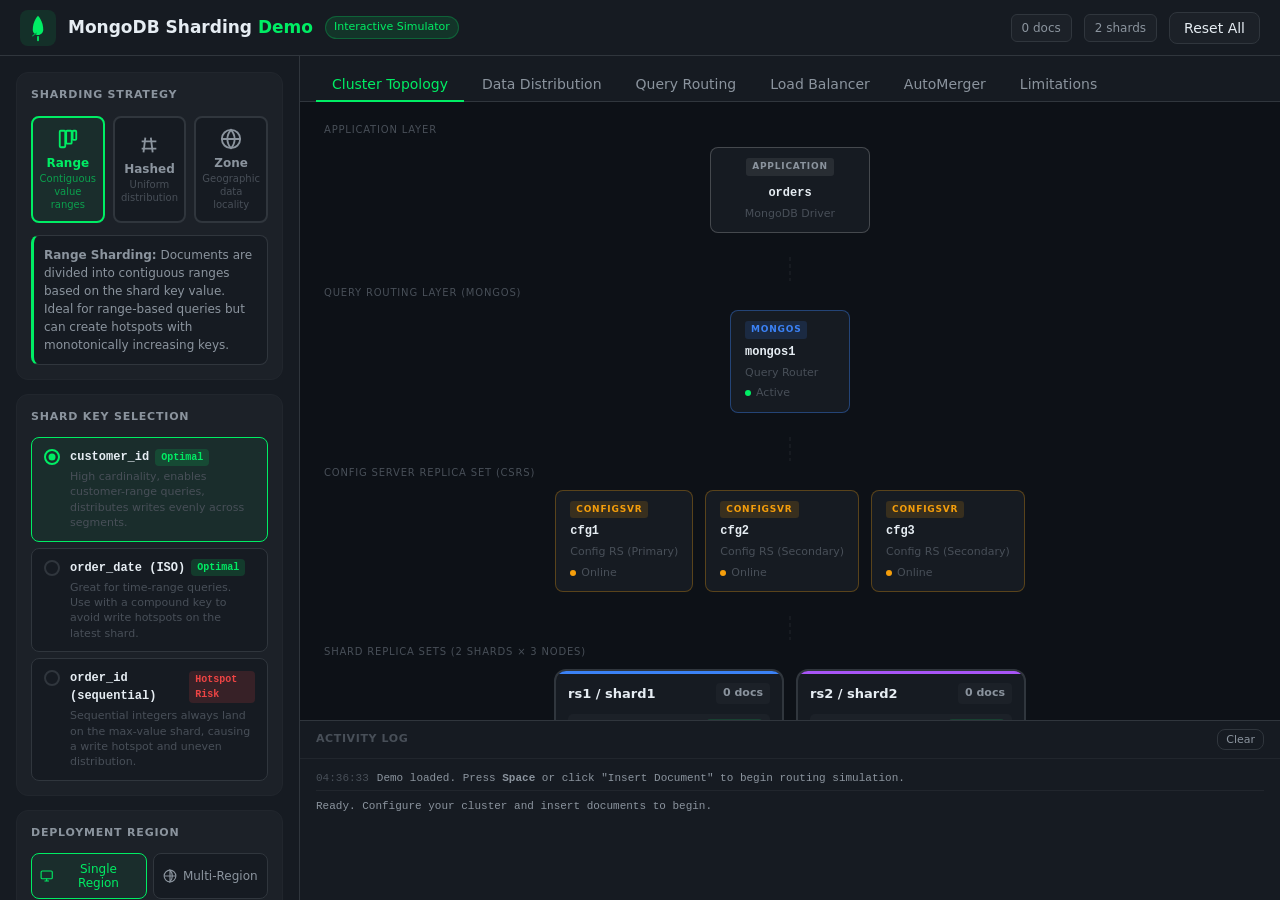
==== commit 6c9ff0f8: "added asymmetric sharding!" ====
--- a/index.html
+++ b/index.html
@@ -101,13 +101,36 @@
               <button class="count-btn" data-count="4">4</button>
             </div>
           </div>
-          <div class="config-row">
-            <span class="config-row-label tip" data-tooltip="<strong>Nodes per Shard</strong><br>Each shard runs as a <strong>replica set</strong>. More nodes = higher read throughput (secondary reads) and fault tolerance. A 3-node set can survive 1 failure; 5-node can survive 2.">Nodes/Shard</span>
+          <div class="config-row" id="nodes-per-shard-row">
+            <span class="config-row-label tip" data-tooltip="<strong>Nodes per Shard</strong><br>Each shard is a replica set. For a realistic sharded-cluster topology, keep at least <strong>3 members</strong> per shard. A 3-node set can survive 1 failure; 5-node can survive 2.">Nodes/Shard</span>
             <div class="btn-group" id="nodes-per-shard-group">
-              <button class="count-btn" data-nodes="1">1</button>
               <button class="count-btn active" data-nodes="3">3</button>
               <button class="count-btn" data-nodes="5">5</button>
-            </div>
+              <button class="count-btn" data-nodes="7">7</button>
+            </div>
+          </div>
+          <div class="config-row">
+            <span class="config-row-label tip" data-tooltip="<strong>Asymmetric Sharding</strong><br>Atlas can scale <strong>cluster tier per shard</strong>, support an <strong>analytic tier per shard</strong>, and vary storage / IOPS behavior per shard subject to cloud-specific rules. Auto-scaler stays within the same tier class and a maximum <strong>two-tier gap</strong>.">Asymmetric</span>
+            <button class="toggle-btn asym-toggle" id="asymmetric-toggle" data-tooltip="<strong>Asymmetric Sharding</strong><br>Enable to simulate per-shard compute tier, analytic tier, and provider-specific storage behavior while preserving a valid shard replica-set topology.">Off</button>
+          </div>
+          <div class="config-section hidden-section" id="asymmetric-preset-panel" style="padding:8px 0 0 0;border-top:1px solid var(--border);margin-top:8px;">
+            <div class="config-row-label" style="font-size:11px;color:var(--text-muted);margin-bottom:6px;">Asymmetric Preset</div>
+            <div class="asym-preset-group" id="asymmetric-preset-group">
+              <button class="asym-preset-btn active" data-preset="tiered" data-tooltip="<strong>Per-Shard Compute</strong><br>Manual per-shard scaling through Admin API / AtlasCLI / Terraform. This demo keeps shards within a two-tier gap: M60 → M50 → M40.">🧩 Compute</button>
+              <button class="asym-preset-btn" data-preset="analytics" data-tooltip="<strong>Analytic Tier</strong><br>Electable and read-only nodes stay on one tier, while analytic nodes on the same shard run on a different tier.">📊 Analytics</button>
+              <button class="asym-preset-btn" data-preset="iops" data-tooltip="<strong>Storage / IOPS</strong><br>Shows AWS Standard vs Provisioned IOPS per shard, Azure Extended Standard IOPS behavior, and GCP storage-tied IOPS behavior.">💾 IOPS</button>
+            </div>
+            <div class="config-row-label" style="font-size:11px;color:var(--text-muted);margin:10px 0 6px;">Cloud Provider</div>
+            <div class="asym-preset-group" id="asymmetric-cloud-group">
+              <button class="asym-preset-btn asym-cloud-btn active" data-cloud="aws">AWS</button>
+              <button class="asym-preset-btn asym-cloud-btn" data-cloud="azure">Azure</button>
+              <button class="asym-preset-btn asym-cloud-btn" data-cloud="gcp">GCP</button>
+            </div>
+            <div class="config-row hidden-section" id="azure-iops-row" style="margin-top:10px;">
+              <span class="config-row-label tip" data-tooltip="<strong>Azure Extended Standard IOPS</strong><br>In Azure regions that support Extended Standard IOPS (Pv2 disks), Standard IOPS can differ per shard. Otherwise Standard IOPS remains tied to storage size.">Azure Pv2 / Extended Standard IOPS</span>
+              <button class="toggle-btn asym-toggle active" id="azure-extended-toggle">On</button>
+            </div>
+            <div style="margin-top:8px;font-size:11px;color:var(--text-muted);line-height:1.45;">Manual per-shard changes are supported through the Admin API, AtlasCLI, and Terraform. Atlas UI does not directly edit cluster tier per shard except indirectly through auto-scaling.</div>
           </div>
           <div class="config-row">
             <span class="config-row-label tip" data-tooltip="<strong>Mongos Routers</strong><br>Stateless query routers that receive application connections, consult the config server's chunk map, and forward operations to the correct shard(s). Scale horizontally — deploy one per app server for best performance.">Mongos Routers</span>
--- a/styles.css
+++ b/styles.css
@@ -1958,8 +1958,10 @@
 .bal-btn-step:hover:not(:disabled) { background: rgba(59,130,246,0.22); }
 .bal-btn-reset { background: transparent; color: var(--text-secondary); border-color: var(--border); }
 .bal-btn-reset:hover:not(:disabled) { border-color: var(--text-secondary); color: var(--text-primary); }
-.bal-btn-jumbo { background: rgba(239,68,68,0.12); color: #EF4444; border-color: rgba(239,68,68,0.35); margin-top: 12px; width: auto; padding: 8px 16px; }
+.bal-btn-jumbo { background: rgba(239,68,68,0.12); color: #EF4444; border-color: rgba(239,68,68,0.35); margin-top: 12px; padding: 8px 16px; }
 .bal-btn-jumbo:hover:not(:disabled) { background: rgba(239,68,68,0.22); }
+.bal-btn-refine { background: rgba(59,130,246,0.12); color: #60A5FA; border-color: rgba(59,130,246,0.35); padding: 8px 16px; }
+.bal-btn-refine:hover:not(:disabled) { background: rgba(59,130,246,0.22); }
 .bal-btn-addshard { background: rgba(0,237,100,0.1); color: var(--mongo-green); border-color: rgba(0,237,100,0.35); }
 .bal-btn-addshard:hover:not(:disabled) { background: rgba(0,237,100,0.18); }
 
@@ -2263,6 +2265,16 @@
   justify-content: space-between;
   gap: 12px;
 }
+.jumbo-actions {
+  display: flex;
+  gap: 8px;
+  flex-wrap: wrap;
+  justify-content: flex-end;
+}
+.jumbo-actions .bal-btn {
+  width: auto;
+  margin: 0;
+}
 .jumbo-section-header h3 {
   font-size: 14px;
   font-weight: 700;
@@ -2277,6 +2289,7 @@
   color: #EF4444;
 }
 .jumbo-content { padding: 20px; }
+.jumbo-section.is-collapsed .jumbo-content { display: none; }
 
 .jumbo-explanation > p {
   font-size: 12.5px;
@@ -2365,6 +2378,307 @@
   font-size: 11px;
   color: #FCA5A5;
   display: none;
+}
+.jumbo-fix-msg {
+  margin-top: 10px;
+  background: rgba(0,237,100,0.12);
+  border: 1px solid rgba(0,237,100,0.35);
+  border-radius: 6px;
+  padding: 10px 12px;
+  font-size: 11.5px;
+  color: #86efac;
+}
+
+/* ===== Asymmetric Sharding ===== */
+.asym-toggle { min-width: 48px; text-align: center; }
+.asym-toggle.active { background: var(--mongo-green) !important; color: #001E2B !important; border-color: var(--mongo-green) !important; }
+
+/* Shard count buttons locked in asymmetric mode */
+.count-btn:disabled { opacity: 0.4; cursor: not-allowed; pointer-events: none; }
+
+.asym-preset-group {
+  display: flex;
+  gap: 6px;
+  flex-wrap: wrap;
+}
+.asym-preset-btn {
+  padding: 5px 10px;
+  font-size: 11px;
+  border: 1px solid var(--border);
+  border-radius: 6px;
+  background: var(--bg-card-2);
+  color: var(--text-secondary);
+  cursor: pointer;
+  transition: all 0.15s;
+  white-space: nowrap;
+}
+.asym-preset-btn:hover { border-color: var(--mongo-green); color: var(--mongo-green); }
+.asym-preset-btn.active { border-color: var(--mongo-green); color: var(--mongo-green); background: rgba(0,237,100,0.08); font-weight: 600; }
+
+/* Asymmetric banner inside topology */
+.asymmetric-banner {
+  display: flex;
+  align-items: flex-start;
+  gap: 10px;
+  background: rgba(0,237,100,0.06);
+  border: 1px solid rgba(0,237,100,0.25);
+  border-radius: 8px;
+  padding: 10px 14px;
+  margin-bottom: 12px;
+  font-size: 12px;
+}
+.asym-banner-icon {
+  color: var(--mongo-green);
+  flex-shrink: 0;
+  margin-top: 1px;
+}
+.asym-banner-title {
+  font-weight: 700;
+  color: var(--mongo-green);
+  font-size: 12.5px;
+  margin-bottom: 3px;
+}
+.asym-banner-desc { color: var(--text-secondary); line-height: 1.5; }
+
+/* Per-shard tier badges inside shard cards */
+.shard-card-asymmetric { border-top: 2px solid var(--border); }
+.shard-tier-bar {
+  display: flex;
+  align-items: center;
+  gap: 6px;
+  margin: 4px 0 6px;
+  flex-wrap: wrap;
+}
+.tier-badge {
+  font-size: 10px;
+  font-weight: 700;
+  padding: 2px 7px;
+  border-radius: 4px;
+  text-transform: uppercase;
+  letter-spacing: .04em;
+}
+.tier-hot     { background: rgba(239,68,68,0.15);  color: #FCA5A5; border: 1px solid rgba(239,68,68,0.4); }
+.tier-warm    { background: rgba(245,158,11,0.15); color: #FCD34D; border: 1px solid rgba(245,158,11,0.4); }
+.tier-cold    { background: rgba(59,130,246,0.15); color: #93C5FD; border: 1px solid rgba(59,130,246,0.4); }
+.tier-archive { background: rgba(107,114,128,0.2); color: #9CA3AF; border: 1px solid rgba(107,114,128,0.4); }
+.tier-analytics { background: rgba(168,85,247,0.15); color: #C4B5FD; border: 1px solid rgba(168,85,247,0.4); }
+
+.tier-class-badge {
+  font-size: 10px;
+  font-weight: 600;
+  padding: 2px 7px;
+  border-radius: 999px;
+  background: rgba(255,255,255,0.06);
+  border: 1px solid var(--border);
+  color: var(--text-secondary);
+}
+.tier-instance {
+  font-size: 10.5px;
+  font-weight: 600;
+  color: var(--text-primary);
+  font-family: monospace;
+}
+.tier-subline {
+  font-size: 10px;
+  color: var(--text-secondary);
+  margin-bottom: 4px;
+}
+
+.asymmetric-highlight {
+  display: block;
+  font-size: 11px;
+  font-weight: 600;
+  margin: 5px 0;
+  padding: 5px 8px;
+  border-radius: 4px;
+  border-left: 3px solid;
+}
+
+.asymmetric-tier {
+  background: rgba(147, 112, 219, 0.12);
+  border-left-color: #9370DB;
+  color: #7851A9;
+}
+
+.asymmetric-analytics {
+  background: rgba(74, 144, 226, 0.12);
+  border-left-color: #4A90E2;
+  color: #2563EB;
+}
+
+.asymmetric-iops {
+  background: rgba(245, 158, 11, 0.12);
+  border-left-color: #F59E0B;
+  color: #D97706;
+}
+
+.tier-storage {
+  font-size: 10px;
+  color: var(--text-muted);
+}
+.tier-purpose {
+  font-size: 10px;
+  color: var(--text-muted);
+  margin-bottom: 4px;
+  font-style: italic;
+}
+
+/* Shard-node dot overrides for tier colours */
+.dot-hot     { background: #EF4444 !important; }
+.dot-warm    { background: #F59E0B !important; }
+.dot-cold    { background: #3B82F6 !important; }
+.dot-archive { background: #6B7280 !important; }
+.dot-analytic { background: #A855F7 !important; }
+
+/* Role badges */
+.badge-hidden  { background: rgba(168,85,247,0.15); color: #C4B5FD; border: 1px solid rgba(168,85,247,0.4); }
+.badge-arbiter { background: rgba(245,158,11,0.15); color: #FCD34D; border: 1px solid rgba(245,158,11,0.4); }
+.badge-analytic { background: rgba(168,85,247,0.15); color: #C4B5FD; border: 1px solid rgba(168,85,247,0.4); }
+
+/* ===== Jumbo Chunk Modal ===== */
+.jumbo-modal-overlay {
+  position: fixed;
+  inset: 0;
+  background: rgba(0,0,0,0.7);
+  z-index: 10000;
+  display: flex;
+  align-items: center;
+  justify-content: center;
+  padding: 20px;
+  animation: fadeInOverlay 0.18s ease;
+}
+@keyframes fadeInOverlay { from { opacity:0; } to { opacity:1; } }
+
+.jumbo-modal {
+  background: var(--bg-card);
+  border: 1px solid var(--border);
+  border-radius: var(--radius-lg);
+  width: 100%;
+  max-width: 620px;
+  max-height: 88vh;
+  display: flex;
+  flex-direction: column;
+  box-shadow: 0 24px 64px rgba(0,0,0,0.7);
+  animation: slideUpModal 0.2s ease;
+}
+@keyframes slideUpModal { from { transform:translateY(16px); opacity:0; } to { transform:translateY(0); opacity:1; } }
+
+.jumbo-modal-header {
+  display: flex;
+  align-items: center;
+  gap: 10px;
+  padding: 16px 20px;
+  border-bottom: 1px solid var(--border);
+  background: var(--bg-card-2);
+  border-radius: var(--radius-lg) var(--radius-lg) 0 0;
+  flex-shrink: 0;
+}
+.jumbo-modal-icon { font-size: 20px; line-height: 1; }
+.jumbo-modal-header h3 { font-size: 15px; font-weight: 700; flex: 1; color: var(--text-primary); }
+.jumbo-modal-close {
+  background: none;
+  border: none;
+  color: var(--text-muted);
+  font-size: 20px;
+  line-height: 1;
+  cursor: pointer;
+  padding: 2px 6px;
+  border-radius: 4px;
+  transition: color 0.15s;
+}
+.jumbo-modal-close:hover { color: var(--text-primary); background: var(--bg-hover); }
+
+.jumbo-modal-body {
+  overflow-y: auto;
+  padding: 20px;
+  display: flex;
+  flex-direction: column;
+  gap: 18px;
+  flex: 1;
+}
+.jumbo-modal-body::-webkit-scrollbar { width: 5px; }
+.jumbo-modal-body::-webkit-scrollbar-thumb { background: var(--border); border-radius: 3px; }
+
+.jumbo-modal-section h4 {
+  font-size: 12px;
+  font-weight: 700;
+  text-transform: uppercase;
+  letter-spacing: 0.7px;
+  color: var(--text-muted);
+  margin-bottom: 8px;
+}
+.jumbo-modal-section p {
+  font-size: 13px;
+  color: var(--text-secondary);
+  line-height: 1.6;
+}
+.jumbo-modal-section p code,
+.jumbo-modal-list li code {
+  font-family: 'SF Mono', Menlo, Consolas, monospace;
+  font-size: 11.5px;
+  background: var(--bg-card-2);
+  border: 1px solid var(--border-light);
+  padding: 1px 5px;
+  border-radius: 4px;
+  color: #7ee787;
+}
+
+.jumbo-modal-code {
+  margin-top: 10px;
+  background: #0d1117;
+  border: 1px solid var(--border);
+  border-left: 3px solid var(--mongo-green);
+  border-radius: 6px;
+  padding: 10px 14px;
+  font-family: 'SF Mono', Menlo, Consolas, monospace;
+  font-size: 11.5px;
+  color: var(--text-secondary);
+  line-height: 1.7;
+}
+
+.jumbo-modal-list {
+  list-style: none;
+  padding: 0;
+  margin: 0;
+  display: flex;
+  flex-direction: column;
+  gap: 8px;
+}
+.jumbo-modal-list li {
+  display: flex;
+  align-items: flex-start;
+  gap: 8px;
+  font-size: 12.5px;
+  color: var(--text-secondary);
+  line-height: 1.55;
+  background: var(--bg-card-2);
+  border: 1px solid var(--border-light);
+  border-radius: 7px;
+  padding: 8px 10px;
+}
+.jumbo-modal-list li strong { color: var(--text-primary); }
+
+.risk-badge {
+  font-size: 10px;
+  font-weight: 700;
+  padding: 2px 7px;
+  border-radius: 10px;
+  flex-shrink: 0;
+  margin-top: 1px;
+  white-space: nowrap;
+}
+.risk-high { background: rgba(239,68,68,0.18); color: #FCA5A5; border: 1px solid rgba(239,68,68,0.35); }
+.risk-med  { background: rgba(245,158,11,0.18); color: #FCD34D; border: 1px solid rgba(245,158,11,0.35); }
+.risk-low  { background: rgba(59,130,246,0.18); color: #93C5FD; border: 1px solid rgba(59,130,246,0.35); }
+
+.jumbo-modal-footer {
+  padding: 14px 20px;
+  border-top: 1px solid var(--border);
+  background: var(--bg-card-2);
+  border-radius: 0 0 var(--radius-lg) var(--radius-lg);
+  display: flex;
+  justify-content: flex-end;
+  flex-shrink: 0;
 }
 
 /* ===== AutoMerger Tab ===== */
@@ -2757,11 +3071,67 @@
   padding: 8px;
 }
 
+.am-jumbo-section {
+  background: var(--bg-card);
+  border: 1px solid var(--border);
+  border-radius: var(--radius-lg);
+  overflow: hidden;
+}
+
+.am-jumbo-head {
+  padding: 9px 12px;
+  font-size: 10px;
+  font-weight: 700;
+  text-transform: uppercase;
+  letter-spacing: 0.8px;
+  color: var(--text-muted);
+  border-bottom: 1px solid var(--border-light);
+  background: var(--bg-card-2);
+}
+
+.am-jumbo-grid {
+  padding: 10px;
+  display: grid;
+  grid-template-columns: repeat(2, minmax(0, 1fr));
+  gap: 8px;
+}
+
+.am-jumbo-card {
+  background: var(--bg-card-2);
+  border: 1px solid var(--border-light);
+  border-left: 3px solid rgba(239,68,68,0.55);
+  border-radius: 8px;
+  padding: 9px 10px;
+}
+
+.am-jumbo-card h4 {
+  font-size: 12px;
+  margin-bottom: 4px;
+  color: var(--text-primary);
+}
+
+.am-jumbo-card p {
+  font-size: 11.5px;
+  color: var(--text-secondary);
+  line-height: 1.5;
+}
+
+.am-jumbo-card code {
+  font-family: 'SF Mono', Menlo, Consolas, monospace;
+  font-size: 10.5px;
+  background: rgba(255,255,255,0.06);
+  border: 1px solid var(--border-light);
+  padding: 1px 5px;
+  border-radius: 4px;
+  color: var(--text-primary);
+}
+
 @media (max-width: 1180px) {
   .am-layout { grid-template-columns: 1fr; }
   .am-shard-grid { grid-template-columns: 1fr; }
   .am-facts { grid-template-columns: repeat(2, minmax(120px, 1fr)); }
   .am-candidate { grid-template-columns: 1fr; }
+  .am-jumbo-grid { grid-template-columns: 1fr; }
 }
 
 /* Responsive */
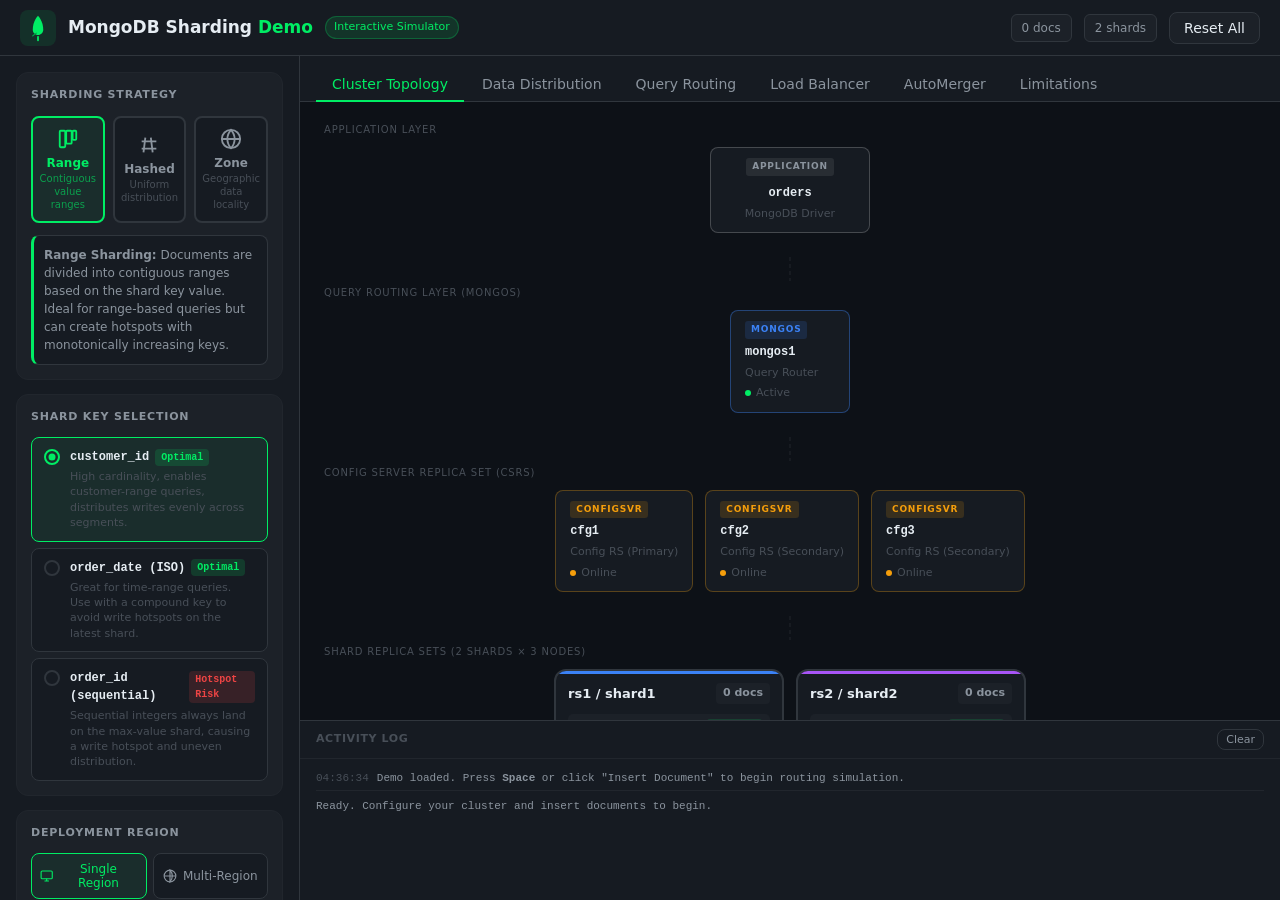
==== commit 9aade878: "feel free to revert this one, but I turned up effort to max and made the agent audit itself against " ====
--- a/index.html
+++ b/index.html
@@ -252,7 +252,7 @@
                 <li><strong>Bulk-load migration storms.</strong> Loading pre-sorted data creates new chunks on one shard faster than the balancer can migrate them, so imports complete unbalanced and then thrash for hours.</li>
                 <li><strong>Cardinality &amp; frequency pitfalls.</strong> Low-cardinality keys (e.g. <code>status</code>, <code>country</code>) cap the number of possible chunks; high-frequency values create unsplittable jumbo chunks.</li>
                 <li><strong>Full-range scatter-gather.</strong> Range predicates that span most of the key domain still broadcast to every shard — the "range query efficiency" benefit only applies to narrow windows.</li>
-                <li><strong>Expensive shard-key changes.</strong> <code>reshardCollection</code> requires ~1.2× collection size in free disk, re-writes every document, and pauses writes briefly at cutover.</li>
+                <li><strong>Expensive shard-key changes.</strong> <code>reshardCollection</code> requires approximately <code>(collection + index size) × 2 ÷ shard count</code> of free disk per shard, re-writes every document, and pauses writes briefly at cutover.</li>
               </ul>
             </section>
 
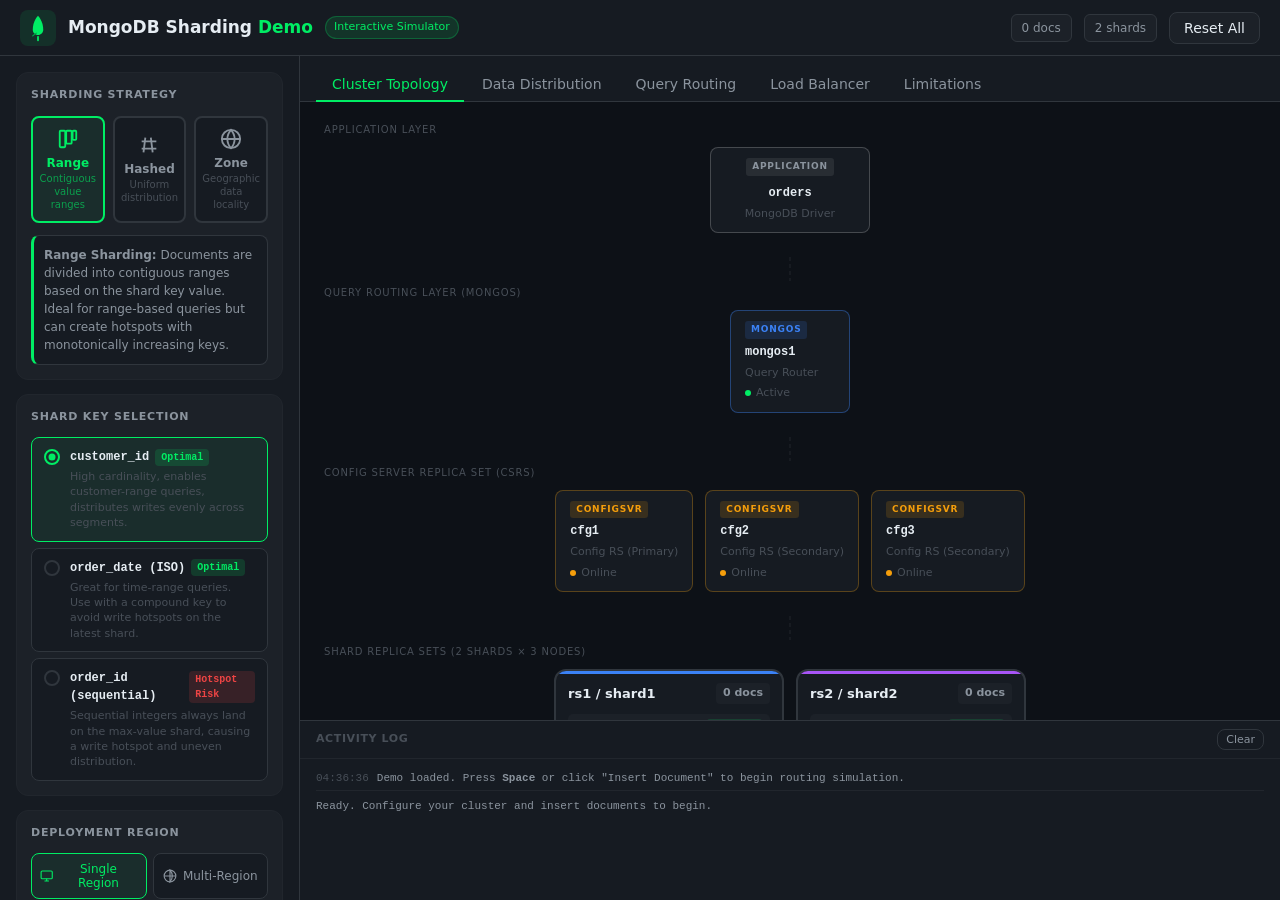
==== commit 7911aee5: "updated automerger with balancer button and removed dedicated section" ====
--- a/index.html
+++ b/index.html
@@ -181,7 +181,6 @@
         <button class="view-tab" data-tab="distribution" data-tooltip="<strong>Data Distribution</strong><br>Bar charts showing how documents are spread across shards. Hashed sharding should produce near-equal bars; range sharding may skew based on key values.">Data Distribution</button>
         <button class="view-tab" data-tab="routing" data-tooltip="<strong>Query Routing</strong><br>Run example queries and watch mongos decide which shards to contact. <em>Targeted</em> queries hit 1 shard; <em>scatter-gather</em> queries fan out to all shards.">Query Routing</button>
         <button class="view-tab" data-tab="balancer" data-tooltip="<strong>Load Balancer</strong><br>The balancer is a background thread on the config server primary that monitors data size per shard and migrates chunks to equalise the distribution.">Load Balancer</button>
-        <button class="view-tab" data-tab="automerger" data-tooltip="<strong>AutoMerger</strong><br>Demonstrates how MongoDB merges adjacent chunks on the <em>same shard</em> when merge preconditions are met, reducing chunk-map metadata without moving data between shards.">AutoMerger</button>
         <button class="view-tab" data-tab="limitations" data-tooltip="<strong>Limitations & Challenges</strong><br>In-depth technical limitations of each sharding strategy (range, hash, zone) and operational challenges across Atlas auto-sharding, Atlas self-managed, and Enterprise Advanced deployments.">Limitations</button>
       </div>
 
@@ -212,11 +211,6 @@
       <!-- Load Balancer View -->
       <div class="tab-content" id="tab-balancer">
         <div class="balancer-panel" id="balancer-panel"></div>
-      </div>
-
-      <!-- AutoMerger View -->
-      <div class="tab-content" id="tab-automerger">
-        <div class="automerger-panel" id="automerger-panel"></div>
       </div>
 
       <!-- Limitations View -->
--- a/styles.css
+++ b/styles.css
@@ -1965,6 +1965,154 @@
 .bal-btn-addshard { background: rgba(0,237,100,0.1); color: var(--mongo-green); border-color: rgba(0,237,100,0.35); }
 .bal-btn-addshard:hover:not(:disabled) { background: rgba(0,237,100,0.18); }
 
+/* ===== Refined Balancer Actions ===== */
+.bal-actions {
+  padding: 14px;
+  display: flex;
+  flex-direction: column;
+  gap: 12px;
+}
+.bal-actions .bal-ctrl-title { margin-bottom: 2px; }
+
+/* Live stat grid */
+.bal-stat-grid {
+  display: grid;
+  grid-template-columns: repeat(3, 1fr);
+  gap: 6px;
+}
+.bal-stat {
+  display: flex;
+  flex-direction: column;
+  gap: 3px;
+  padding: 8px 6px;
+  background: var(--bg-card-2);
+  border: 1px solid var(--border-light);
+  border-radius: var(--radius);
+  text-align: center;
+  transition: border-color 0.2s, background 0.2s;
+}
+.bal-stat-label {
+  font-size: 9.5px;
+  color: var(--text-muted);
+  text-transform: uppercase;
+  letter-spacing: 0.5px;
+}
+.bal-stat-val {
+  font-size: 16px;
+  font-weight: 700;
+  color: var(--text-primary);
+  font-variant-numeric: tabular-nums;
+  display: inline-flex;
+  align-items: baseline;
+  justify-content: center;
+  gap: 2px;
+}
+.bal-stat-val small {
+  font-size: 9px;
+  color: var(--text-muted);
+  font-weight: 500;
+  letter-spacing: 0.3px;
+  text-transform: uppercase;
+  margin-left: 2px;
+}
+.bal-stat-alert {
+  border-color: rgba(239,68,68,0.45);
+  background: rgba(239,68,68,0.08);
+}
+.bal-stat-alert .bal-stat-val { color: #F87171; }
+.bal-stat-alert .bal-stat-val small { color: rgba(248,113,113,0.7); }
+
+/* Override legacy bal-btn global margin inside grouped layouts */
+.bal-actions .bal-btn { margin-bottom: 0; }
+
+/* Primary run row (Start + Step side by side) */
+.bal-btn-primary-row {
+  display: grid;
+  grid-template-columns: 1fr 90px;
+  gap: 6px;
+}
+.bal-btn-hero {
+  padding: 11px 14px;
+  font-size: 13px;
+  font-weight: 700;
+  letter-spacing: 0.2px;
+  box-shadow: 0 1px 0 rgba(0,0,0,0.12), 0 0 0 rgba(0,237,100,0);
+}
+.bal-btn-run.bal-btn-hero {
+  background: linear-gradient(180deg, #00F570 0%, var(--mongo-green) 100%);
+}
+.bal-btn-run.bal-btn-hero:hover:not(:disabled) {
+  box-shadow: 0 1px 0 rgba(0,0,0,0.12), 0 0 14px rgba(0,237,100,0.35);
+  transform: translateY(-1px);
+}
+.bal-btn-stop.bal-btn-hero {
+  background: linear-gradient(180deg, rgba(239,68,68,0.22), rgba(239,68,68,0.14));
+}
+.bal-btn-compact {
+  padding: 11px 8px;
+  font-size: 12px;
+}
+.bal-btn-ico {
+  display: inline-flex;
+  align-items: center;
+  justify-content: center;
+  font-size: 13px;
+  line-height: 1;
+  margin-right: 1px;
+}
+
+/* Group label */
+.bal-btn-group-label {
+  font-size: 9.5px;
+  font-weight: 600;
+  text-transform: uppercase;
+  letter-spacing: 0.7px;
+  color: var(--text-muted);
+  margin-top: 4px;
+  padding-bottom: 4px;
+  border-bottom: 1px solid var(--border-light);
+}
+
+/* 2-col scenario grid */
+.bal-btn-grid {
+  display: grid;
+  grid-template-columns: 1fr 1fr;
+  gap: 6px;
+}
+.bal-btn-grid .bal-btn {
+  padding: 8px 10px;
+  font-size: 11.5px;
+  margin: 0;
+  min-height: 34px;
+}
+
+/* Utility row */
+.bal-btn-util-row {
+  display: grid;
+  grid-template-columns: 1fr 90px;
+  gap: 6px;
+  margin-top: 2px;
+  padding-top: 8px;
+  border-top: 1px solid var(--border-light);
+}
+.bal-btn-util-row-single {
+  grid-template-columns: 1fr;
+}
+.bal-btn-util-row .bal-btn {
+  padding: 7px 10px;
+  font-size: 11px;
+}
+.bal-btn-ghost {
+  background: transparent;
+  color: var(--text-muted);
+  border-color: var(--border);
+}
+.bal-btn-ghost:hover:not(:disabled) {
+  color: var(--text-primary);
+  border-color: var(--text-secondary);
+  background: var(--bg-card-2);
+}
+
 .bal-speed-row {
   display: flex;
   align-items: center;
@@ -3327,3 +3475,215 @@
   border-radius: 4px;
   color: var(--text-primary);
 }
+
+/* =====================================================================
+   BALANCER-TAB SUB-TABS (Load Balancer / AutoMerger)
+   ===================================================================== */
+.bal-subtabs {
+  display: flex;
+  gap: 8px;
+  padding: 6px;
+  background: var(--bg-card);
+  border: 1px solid var(--border);
+  border-radius: 10px;
+  margin-bottom: 16px;
+}
+.bal-subtab {
+  flex: 1;
+  display: flex;
+  align-items: center;
+  gap: 10px;
+  padding: 10px 14px;
+  background: transparent;
+  border: 1px solid transparent;
+  border-radius: 8px;
+  color: var(--text-muted);
+  cursor: pointer;
+  transition: all 0.15s ease;
+  text-align: left;
+}
+.bal-subtab svg { flex-shrink: 0; opacity: 0.8; }
+.bal-subtab span {
+  display: block;
+  font-size: 13px;
+  font-weight: 600;
+  color: inherit;
+}
+.bal-subtab small {
+  display: block;
+  font-size: 10.5px;
+  color: var(--text-muted);
+  font-weight: 400;
+  margin-top: 1px;
+}
+.bal-subtab:hover {
+  background: var(--bg-card-2);
+  color: var(--text-primary);
+}
+.bal-subtab.active {
+  background: linear-gradient(135deg, rgba(0, 237, 100, 0.10), rgba(0, 163, 73, 0.05));
+  border-color: var(--mongo-green);
+  color: var(--text-primary);
+}
+.bal-subtab.active svg { opacity: 1; color: var(--mongo-green); }
+.bal-subtab.active small { color: var(--mongo-green); }
+
+.bal-subview { display: none; }
+.bal-subview.active { display: block; }
+
+/* =====================================================================
+   BALANCER-TAB AUTOMERGER (bm-*)
+   ===================================================================== */
+.bm-intro {
+  padding: 18px;
+  background: linear-gradient(135deg, rgba(168, 85, 247, 0.06), rgba(139, 92, 246, 0.03));
+  border: 1px solid var(--border);
+  border-radius: 10px;
+  margin-bottom: 16px;
+}
+.bm-intro h3 {
+  margin: 0 0 6px 0;
+  font-size: 15px;
+  color: var(--text-primary);
+}
+.bm-lede {
+  margin: 0 0 14px 0;
+  font-size: 12.5px;
+  line-height: 1.55;
+  color: var(--text-secondary);
+}
+.bm-lede strong { color: var(--text-primary); }
+
+.bm-explain-grid {
+  display: grid;
+  grid-template-columns: repeat(3, 1fr);
+  gap: 12px;
+  margin-bottom: 12px;
+}
+.bm-explain-card {
+  padding: 14px;
+  border-radius: 8px;
+  border: 1px solid var(--border);
+  background: var(--bg-card);
+  position: relative;
+}
+.bm-explain-card h4 {
+  margin: 4px 0 8px 0;
+  font-size: 13px;
+  color: var(--text-primary);
+}
+.bm-explain-card p,
+.bm-explain-card ul {
+  margin: 0;
+  font-size: 11.5px;
+  line-height: 1.55;
+  color: var(--text-secondary);
+}
+.bm-explain-card ul {
+  padding-left: 16px;
+}
+.bm-explain-card li + li { margin-top: 4px; }
+.bm-explain-card strong { color: var(--text-primary); }
+.bm-explain-card code {
+  font-family: 'SF Mono', Menlo, Consolas, monospace;
+  font-size: 11px;
+  background: var(--bg-card-2);
+  border: 1px solid var(--border-light);
+  padding: 0 4px;
+  border-radius: 3px;
+  color: var(--text-primary);
+}
+.bm-card-icon {
+  font-size: 18px;
+  line-height: 1;
+}
+.bm-card-what  { border-left: 3px solid #3B82F6; }
+.bm-card-why   { border-left: 3px solid var(--mongo-green); }
+.bm-card-lim   { border-left: 3px solid #F59E0B; }
+
+.bm-facts {
+  display: grid;
+  grid-template-columns: repeat(4, 1fr);
+  gap: 8px;
+  margin-top: 4px;
+}
+.bm-fact {
+  display: flex;
+  flex-direction: column;
+  gap: 2px;
+  padding: 8px 10px;
+  background: var(--bg-card-2);
+  border: 1px solid var(--border-light);
+  border-radius: 6px;
+}
+.bm-fact span {
+  font-size: 10px;
+  color: var(--text-muted);
+  text-transform: uppercase;
+  letter-spacing: 0.3px;
+}
+.bm-fact strong {
+  font-size: 12.5px;
+  color: var(--text-primary);
+}
+.bm-fact strong.bm-no { color: #F59E0B; }
+
+.bm-automerger-layout {
+  display: grid;
+  grid-template-columns: 280px 1fr;
+  gap: 14px;
+  margin-bottom: 16px;
+}
+.bm-automerger-controls {
+  display: flex;
+  flex-direction: column;
+  gap: 12px;
+}
+.bm-ctrl-card {
+  padding: 12px;
+  background: var(--bg-card);
+  border: 1px solid var(--border);
+  border-radius: 8px;
+  display: flex;
+  flex-direction: column;
+  gap: 8px;
+}
+.bm-ctrl-title {
+  font-size: 11px;
+  font-weight: 600;
+  text-transform: uppercase;
+  letter-spacing: 0.4px;
+  color: var(--text-muted);
+  margin-bottom: 2px;
+}
+.bm-ctrl-row {
+  display: flex;
+  align-items: center;
+  justify-content: space-between;
+  gap: 8px;
+  font-size: 11.5px;
+  color: var(--text-secondary);
+}
+.bm-ctrl-row .btn-group { flex-shrink: 0; }
+.bm-speed-row {
+  display: flex;
+  align-items: center;
+  gap: 8px;
+  margin-top: 4px;
+  font-size: 11px;
+  color: var(--text-muted);
+}
+.bm-speed-row label { flex-shrink: 0; }
+.bm-speed-row input[type="range"] { flex: 1; }
+
+.bm-automerger-viz {
+  display: flex;
+  flex-direction: column;
+  gap: 12px;
+}
+
+@media (max-width: 1100px) {
+  .bm-explain-grid { grid-template-columns: 1fr; }
+  .bm-facts { grid-template-columns: repeat(2, 1fr); }
+  .bm-automerger-layout { grid-template-columns: 1fr; }
+}
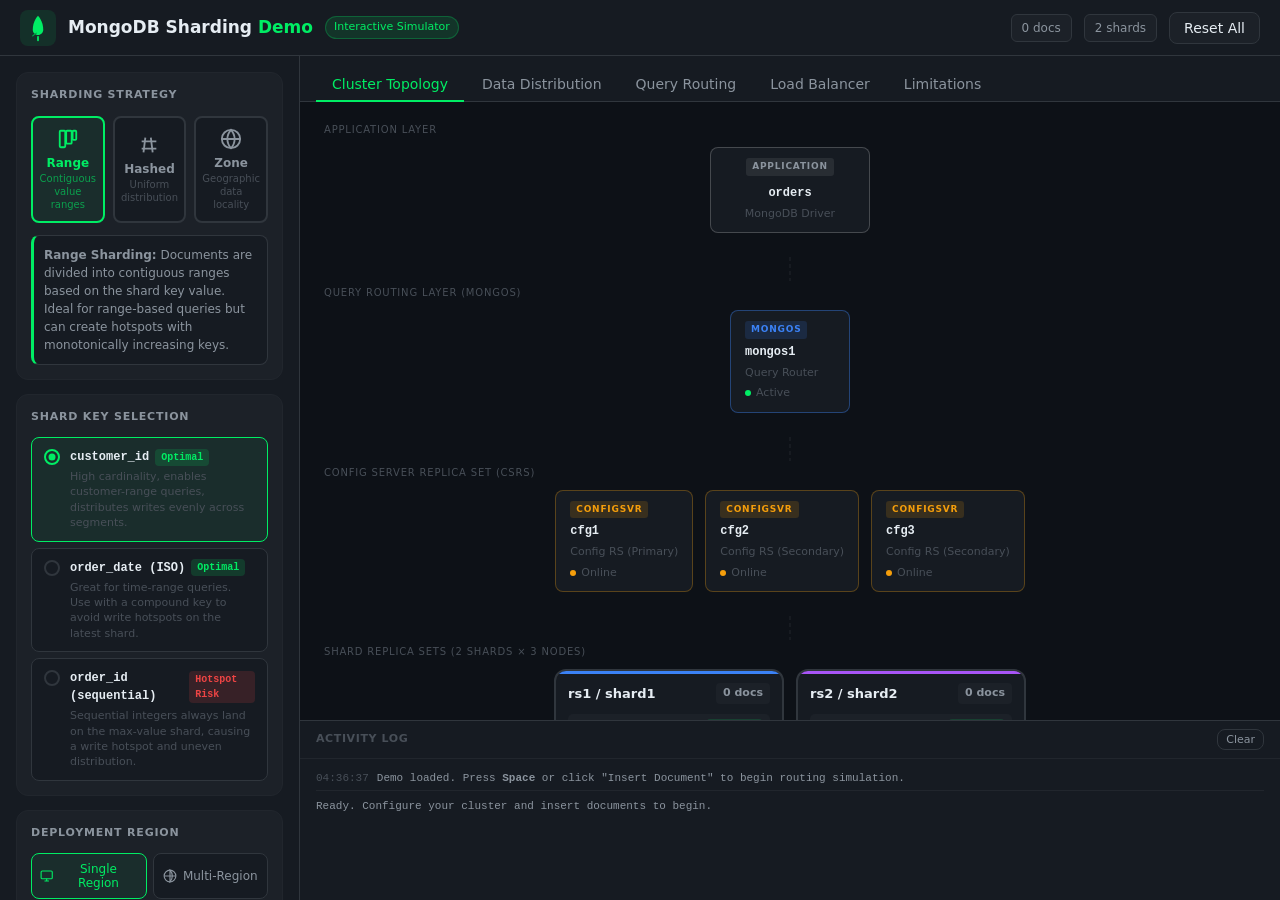
==== commit 2c7e4c59: "fixed some nuances in limitations section." ====
--- a/index.html
+++ b/index.html
@@ -241,7 +241,7 @@
                 </div>
               </header>
               <ul class="lim-list">
-                <li><strong>Monotonic-key hotspots.</strong> Ever-increasing keys (ObjectId, timestamps, auto-increment) route every write to the shard owning <code>MaxKey</code>, nullifying write parallelism until a split occurs.</li>
+                <li><strong>Monotonic-key hotspots.</strong> Ever-increasing keys (ObjectId, timestamps, auto-increment) route every write to the <em>highest-range chunk</em>, which lives on one shard at a time — not permanently on a special <code>MaxKey</code> shard — nullifying write parallelism until a split migrates that chunk elsewhere.</li>
                 <li><strong>Jumbo chunks.</strong> When many documents share the same shard-key value, chunks exceed <code>chunkSize</code> (default 128 MB) and cannot be split — balancer refuses to migrate them.</li>
                 <li><strong>Bulk-load migration storms.</strong> Loading pre-sorted data creates new chunks on one shard faster than the balancer can migrate them, so imports complete unbalanced and then thrash for hours.</li>
                 <li><strong>Cardinality &amp; frequency pitfalls.</strong> Low-cardinality keys (e.g. <code>status</code>, <code>country</code>) cap the number of possible chunks; high-frequency values create unsplittable jumbo chunks.</li>
@@ -265,11 +265,11 @@
               </header>
               <ul class="lim-list">
                 <li><strong>Range queries become broadcast.</strong> Any <code>$gt</code>/<code>$lt</code>/<code>$gte</code>/<code>$lte</code> on the shard key fans out to all shards; mongos cannot prune by range.</li>
-                <li><strong>Sorts require merge at router.</strong> <code>$sort</code> on the shard key loses natural ordering — mongos must merge-sort results from every shard, limiting streaming performance.</li>
+                <li><strong>Multi-shard sorts fan in through mongos.</strong> Whenever a query touches more than one shard and uses <code>$sort</code> on the shard key, mongos runs a streaming merge-sort across the per-shard result streams before returning to the client. This applies to <em>both</em> ranged and hashed collections — hashing just makes the fan-out more common because range predicates always broadcast.</li>
                 <li><strong>Compound-range indexes limited.</strong> The hashed field cannot participate in a compound index as a range — only equality lookups remain efficient.</li>
                 <li><strong>Zone sharding compatibility.</strong> Zone ranges on hashed keys are opaque (hash values, not natural values), so geo/compliance tagging is awkward to reason about and maintain.</li>
                 <li><strong>Low-cardinality skew.</strong> Hashing a field with few distinct values still produces few distinct hash buckets — distribution degrades toward the underlying cardinality.</li>
-                <li><strong>Pre-splitting requires foresight.</strong> Without initial chunk pre-splits, new collections start on a single shard and rely on the balancer to catch up during ingest.</li>
+                <li><strong>Pre-splitting is automatic (a ranged-sharding concern, not a hashed one).</strong> When you shard an empty collection on a hashed key, MongoDB pre-creates empty chunks spanning the full hash range — by default 2 per shard — and distributes them across the cluster before any writes land, so ingest is parallel from the first document. Manual pre-splitting is a <em>ranged</em>-sharding concern; hashed collections almost never need it.</li>
               </ul>
             </section>
 
@@ -294,7 +294,7 @@
                 <li><strong>Zone-rule complexity.</strong> Misconfigured ranges or tag assignments can lead to unexpected placement and migration behavior that is difficult to debug in production.</li>
                 <li><strong>Cross-zone queries scatter-gather.</strong> Queries without the zone prefix in the predicate fan out to every shard, erasing the locality benefit.</li>
                 <li><strong>Capacity planning is manual.</strong> Hot zones (e.g. NA-East during business hours) are not auto-scaled — the operator must provision shards per zone by forecast.</li>
-                <li><strong>Tiered-storage zones still manual.</strong> Using zones for hot/cold tiering (SSD vs HDD shards) requires custom TTL-driven field updates to migrate aging data.</li>
+                <li><strong>No built-in age-based tiering.</strong> Using zones for hot/cold tiering (SSD vs HDD shards) only works when the shard key correlates with age — typically a time-based field — and still requires you to hand-manage the zone range boundaries as data ages. MongoDB has no automatic tiering policy that shifts old documents from hot to cold shards on its own.</li>
               </ul>
             </section>
 
@@ -314,12 +314,12 @@
                 </div>
               </header>
               <ul class="lim-list">
-                <li><strong>Dedicated-tier requirement.</strong> Sharded deployments are available on Atlas dedicated tiers (for example M30+), which creates a non-trivial cost floor.</li>
+                <li><strong>M30+ dedicated-tier floor.</strong> Atlas only allows sharding on dedicated clusters at <code>M30</code> or higher — shared-tier (<code>M0</code>/<code>M2</code>/<code>M5</code>) and the smaller dedicated tiers (<code>M10</code>, <code>M20</code>) cannot be sharded, which sets a meaningful cost floor before you even evaluate whether sharding is the right choice.</li>
                 <li><strong>Zone-aware key design is still required.</strong> The shard key must support zone routing, and application writes must consistently include the routing/location fields used by your zone strategy.</li>
                 <li><strong>Topology changes are supported but operationally heavy.</strong> <code>reshardCollection</code> and zone changes can be online, but still require planning, migration time, and temporary capacity headroom.</li>
                 <li><strong>"Managed" does not imply automatic shard-key or shard-count decisions.</strong> Atlas manages infrastructure and balancing, but key design and scaling strategy remain workload-specific operator decisions.</li>
-                <li><strong>Limited balancer-window control.</strong> You can configure balancing windows but not per-collection priorities or migration parallelism like self-managed.</li>
-                <li><strong>Backups are slower &amp; larger.</strong> Sharded cluster snapshots coordinate across shards; restores are non-trivial and take markedly longer than replica-set restores.</li>
+                <li><strong>Balancer tuning hits server-level ceilings.</strong> Atlas exposes the same balancer controls MongoDB itself offers — a global balancing window plus per-collection toggles via <code>configureCollectionBalancing</code> (and related commands) — so it is not meaningfully more restrictive than self-managed. What is genuinely missing is declarative per-collection <em>priority</em> and arbitrary migration-parallelism knobs; those are limits of the server, not of Atlas.</li>
+                <li><strong>Backup and restore are more involved.</strong> Global Cluster snapshots coordinate across every shard, so backups — and <em>especially</em> restores — are more complex than the replica-set equivalent and can be noticeably slower on large, multi-shard deployments. Exact impact is workload-dependent rather than a fixed penalty.</li>
                 <li><strong>Feature-specific constraints.</strong> Queryable Encryption, Atlas Search, and Vector Search can have additional constraints on sharded collections (for example shard-key requirements or index-placement considerations).</li>
                 <li><strong>Cross-region egress cost.</strong> Multi-region Global Clusters incur per-GB cloud egress on every migration and cross-zone query — easy to under-estimate.</li>
               </ul>
@@ -358,14 +358,14 @@
               </header>
               <ul class="lim-list">
                 <li><strong>Full operational burden.</strong> You run config-server replica sets, every shard replica set, the mongos fleet, monitoring, alerting, and backup infrastructure end-to-end.</li>
-                <li><strong>Ops Manager is effectively required.</strong> At shard count &gt; ~3, manual orchestration of upgrades, backups, and parameter changes becomes infeasible — Ops Manager (or Cloud Manager) adds its own infrastructure footprint.</li>
+                <li><strong>Centralized automation is strongly advisable past a handful of shards.</strong> Ops Manager or Cloud Manager is not strictly required, but once the cluster grows beyond a few shards, hand-rolling upgrades, backups, and config changes becomes impractical; both products centralize that orchestration at the cost of their own infrastructure footprint. Some teams substitute homegrown automation or Kubernetes operators instead — the requirement is <em>some</em> automation layer, not specifically Ops/Cloud Manager.</li>
                 <li><strong>Per-component security config.</strong> LDAP/Kerberos/x.509, KMIP for encryption-at-rest, and auditing must be configured on every mongod and mongos independently — drift is common.</li>
                 <li><strong>Backups coordinate across shards.</strong> Point-in-time restores of a sharded cluster require the Ops Manager Backup Daemon (or equivalent) with storage equal to multiples of cluster size for oplog retention.</li>
-                <li><strong>Version-upgrade ordering.</strong> Upgrades must proceed config servers → shards → mongos, one FCV step at a time; skip-version upgrades are not supported and require stepping through.</li>
+                <li><strong>Strict upgrade ordering.</strong> The supported path is <em>config servers → shards → mongos</em>, advancing one supported version at a time. Binary-version skips are only allowed when the release notes explicitly permit them, and <code>featureCompatibilityVersion</code> (FCV) upgrades can never be skipped — each FCV step has to be applied in order across the cluster before the next one begins.</li>
                 <li><strong>Shard add/remove is manual &amp; slow.</strong> <code>removeShard</code> drains chunks one-at-a-time; draining a 10 TB shard can run for days and must be monitored continuously.</li>
                 <li><strong>Rolling restart multiplier.</strong> A patch window for N shards × R replicas × M mongos means dozens of sequential restarts — maintenance windows compound with cluster size.</li>
-                <li><strong>No built-in residency guardrails.</strong> Zone rules are advisory configuration; there is no enforcement layer to prevent an operator from misassigning tags or an app from writing out-of-zone data.</li>
-                <li><strong>Audit volume.</strong> Per-mongos audit logs at high QPS can exceed 100 GB/day; central collection and SIEM forwarding must be engineered separately.</li>
+                <li><strong>No higher-level residency policy layer.</strong> Zones <em>are</em> enforced at the balancer and routing layer — chunks whose ranges fall inside a zone stay on shards tagged for that zone — but there is no policy surface above that. Correctness still depends on getting the zone configuration right and on application discipline (writes must carry the fields your zone strategy routes on); MongoDB will not catch a mis-tagged shard or an out-of-zone document for you.</li>
+                <li><strong>Audit volume.</strong> Auditing on every <code>mongos</code> and <code>mongod</code> under high QPS can quickly run to hundreds of GB per day; central collection, rotation, and SIEM forwarding are entirely on you to design and operate.</li>
                 <li><strong>Heterogeneous hardware pitfalls.</strong> The balancer equalizes by data size, not capacity — mixing shards with different disk/CPU profiles leaves the weakest shard as the bottleneck.</li>
                 <li><strong>Hardware refresh cycles.</strong> Every 3–5 years you replace nodes at the OS level; on a 20-shard cluster that is a multi-quarter program of rolling replica-set replacements.</li>
               </ul>
--- a/styles.css
+++ b/styles.css
@@ -1977,25 +1977,30 @@
 /* Live stat grid */
 .bal-stat-grid {
   display: grid;
-  grid-template-columns: repeat(3, 1fr);
+  grid-template-columns: repeat(3, minmax(0, 1fr));
   gap: 6px;
 }
 .bal-stat {
   display: flex;
   flex-direction: column;
   gap: 3px;
-  padding: 8px 6px;
+  padding: 8px 4px;
   background: var(--bg-card-2);
   border: 1px solid var(--border-light);
   border-radius: var(--radius);
   text-align: center;
+  min-width: 0;
+  overflow: hidden;
   transition: border-color 0.2s, background 0.2s;
 }
 .bal-stat-label {
-  font-size: 9.5px;
+  font-size: 9px;
   color: var(--text-muted);
   text-transform: uppercase;
-  letter-spacing: 0.5px;
+  letter-spacing: 0.2px;
+  white-space: nowrap;
+  overflow: hidden;
+  text-overflow: ellipsis;
 }
 .bal-stat-val {
   font-size: 16px;
@@ -2761,7 +2766,8 @@
   line-height: 1.6;
 }
 .jumbo-modal-section p code,
-.jumbo-modal-list li code {
+.jumbo-modal-list li code,
+.jumbo-modal-table code {
   font-family: 'SF Mono', Menlo, Consolas, monospace;
   font-size: 11.5px;
   background: var(--bg-card-2);
@@ -2806,6 +2812,44 @@
 }
 .jumbo-modal-list li strong { color: var(--text-primary); }
 
+.jumbo-modal-table {
+  width: 100%;
+  border-collapse: separate;
+  border-spacing: 0;
+  margin-top: 10px;
+  font-size: 12px;
+  color: var(--text-secondary);
+  background: var(--bg-card-2);
+  border: 1px solid var(--border-light);
+  border-radius: 7px;
+  overflow: hidden;
+  table-layout: fixed;
+}
+.jumbo-modal-table th,
+.jumbo-modal-table td {
+  padding: 8px 10px;
+  text-align: left;
+  vertical-align: top;
+  border-bottom: 1px solid var(--border-light);
+  word-wrap: break-word;
+  overflow-wrap: anywhere;
+  line-height: 1.5;
+}
+.jumbo-modal-table thead th {
+  font-size: 10.5px;
+  font-weight: 700;
+  text-transform: uppercase;
+  letter-spacing: 0.6px;
+  color: var(--text-muted);
+  background: var(--bg-card);
+}
+.jumbo-modal-table tbody tr:last-child td { border-bottom: none; }
+.jumbo-modal-table col-option { width: 38%; }
+.jumbo-modal-table th:nth-child(1),
+.jumbo-modal-table td:nth-child(1) { width: 38%; }
+.jumbo-modal-table th:nth-child(2),
+.jumbo-modal-table td:nth-child(2) { width: 28%; color: var(--text-muted); font-size: 11.5px; }
+
 .risk-badge {
   font-size: 10px;
   font-weight: 700;
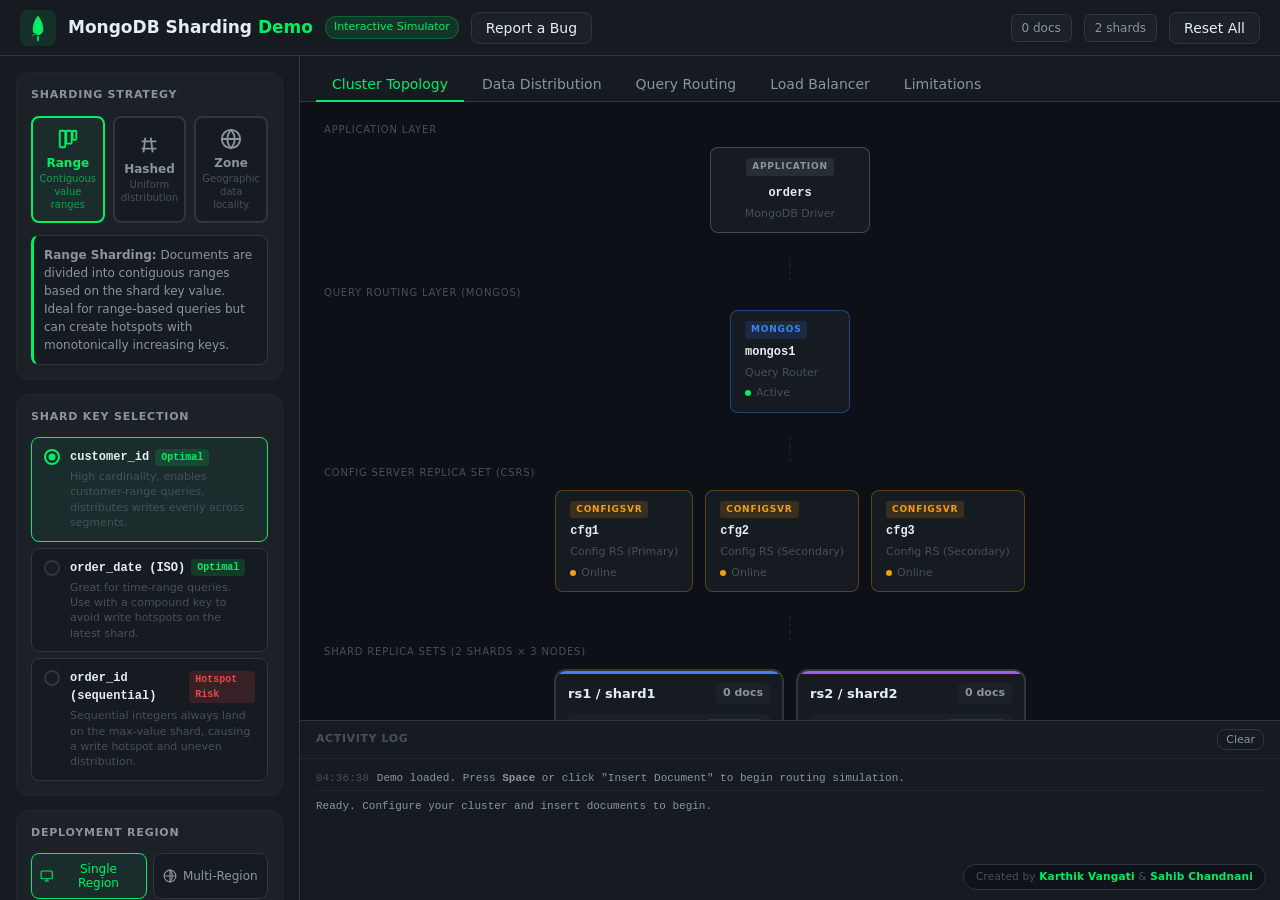
==== commit f3e2ce08: "added section to recommend shard key based on documents. added report button. added creators and lin" ====
--- a/index.html
+++ b/index.html
@@ -18,6 +18,7 @@
       </div>
       <h1>MongoDB Sharding <span class="highlight">Demo</span></h1>
       <span class="version-badge">Interactive Simulator</span>
+      <button class="btn-secondary" id="btn-report-bug">Report a Bug</button>
     </div>
     <div class="header-right">
       <span class="header-stat" id="header-docs">0 docs</span>
@@ -25,6 +26,46 @@
       <button class="btn-secondary" id="btn-reset-all">Reset All</button>
     </div>
   </header>
+
+  <!-- Bug Report Modal -->
+  <div class="jumbo-modal-overlay bug-modal-overlay" id="bug-modal" style="display:none;">
+    <div class="jumbo-modal bug-modal">
+      <div class="jumbo-modal-header">
+        <span class="jumbo-modal-icon">🐞</span>
+        <h3>Report a Bug</h3>
+        <button class="jumbo-modal-close" id="bug-modal-close" aria-label="Close">×</button>
+      </div>
+      <form class="jumbo-modal-body bug-form" id="bug-form" novalidate>
+        <div class="bug-form-row">
+          <label class="bug-field">
+            <span>First name</span>
+            <input type="text" name="firstName" id="bug-first" required>
+          </label>
+          <label class="bug-field">
+            <span>Last name</span>
+            <input type="text" name="lastName" id="bug-last" required>
+          </label>
+        </div>
+        <label class="bug-field">
+          <span>Title</span>
+          <input type="text" name="title" id="bug-title" placeholder="Short summary of the issue" required>
+        </label>
+        <label class="bug-field">
+          <span>Email</span>
+          <input type="email" name="email" id="bug-email" placeholder="you@example.com" required>
+        </label>
+        <label class="bug-field">
+          <span>Description</span>
+          <textarea name="description" id="bug-desc" rows="6" placeholder="What happened? What did you expect? Steps to reproduce…" required></textarea>
+        </label>
+        <div class="bug-form-note">Submitting opens your email client with the report addressed to the maintainers.</div>
+        <div class="bug-form-actions">
+          <button type="button" class="btn-secondary" id="bug-cancel">Cancel</button>
+          <button type="submit" class="btn-primary" id="bug-submit">Send Report</button>
+        </div>
+      </form>
+    </div>
+  </div>
 
   <div class="app-layout">
     <!-- ===== CONFIG SIDEBAR ===== -->
@@ -377,6 +418,13 @@
     </main>
   </div>
 
+  <footer class="app-credit" aria-label="Authors">
+    Created by
+    <a class="app-credit-name" href="https://www.linkedin.com/in/karthik-vangati-623b1a92/" target="_blank" rel="noopener noreferrer" title="Karthik Vangati on LinkedIn">Karthik Vangati</a>
+    &amp;
+    <a class="app-credit-name" href="https://www.linkedin.com/in/sahib-chandnani-187118121/" target="_blank" rel="noopener noreferrer" title="Sahib Chandnani on LinkedIn">Sahib Chandnani</a>
+  </footer>
+
   <script src="app.js"></script>
 </body>
 </html>
--- a/styles.css
+++ b/styles.css
@@ -885,6 +885,507 @@
   font-weight: 600;
   min-width: 50px;
   text-align: right;
+}
+
+/* ===== Shard-Key Analyzer ===== */
+.ska-section {
+  background: var(--bg-card);
+  border: 1px solid var(--border);
+  border-radius: var(--radius-lg);
+  padding: 20px;
+  margin-top: 16px;
+  display: flex;
+  flex-direction: column;
+  gap: 12px;
+}
+.ska-header { display: flex; justify-content: space-between; align-items: flex-start; gap: 12px; }
+.ska-title { font-size: 14px; font-weight: 700; color: var(--text-primary); }
+.ska-subtitle { font-size: 12px; color: var(--text-secondary); margin-top: 4px; line-height: 1.5; }
+.ska-input-row { display: flex; gap: 8px; flex-wrap: wrap; }
+.ska-file-btn,
+.ska-sample-btn,
+.ska-clear-btn,
+.ska-analyze-btn {
+  font-size: 12px;
+  font-weight: 600;
+  padding: 7px 12px;
+  border-radius: 6px;
+  border: 1px solid var(--border);
+  background: var(--bg-card-2);
+  color: var(--text-primary);
+  cursor: pointer;
+  transition: background 0.15s, border-color 0.15s;
+  display: inline-flex;
+  align-items: center;
+  gap: 6px;
+}
+.ska-file-btn:hover,
+.ska-sample-btn:hover,
+.ska-clear-btn:hover { background: var(--bg-hover); border-color: var(--border-light); }
+.ska-file-ico { font-size: 13px; }
+.ska-analyze-btn {
+  background: var(--mongo-green);
+  border-color: var(--mongo-green);
+  color: #001E2B;
+  padding: 9px 16px;
+}
+.ska-analyze-btn:hover { filter: brightness(1.08); }
+.ska-presets {
+  background: var(--bg-card-2);
+  border: 1px dashed var(--border);
+  border-radius: 8px;
+  padding: 10px 12px;
+  display: flex;
+  flex-direction: column;
+  gap: 8px;
+}
+.ska-presets-label {
+  font-size: 11px;
+  font-weight: 600;
+  color: var(--text-muted);
+  text-transform: uppercase;
+  letter-spacing: 0.5px;
+}
+.ska-presets-row {
+  display: flex;
+  flex-wrap: wrap;
+  gap: 6px;
+}
+.ska-preset-chip {
+  display: inline-flex;
+  align-items: center;
+  gap: 8px;
+  padding: 6px 10px;
+  border: 1px solid var(--border);
+  border-radius: 999px;
+  background: var(--bg-card);
+  color: var(--text-primary);
+  font-size: 11.5px;
+  cursor: pointer;
+  transition: border-color 0.15s, background 0.15s;
+}
+.ska-preset-chip:hover { border-color: var(--mongo-green); background: var(--bg-hover); }
+.ska-preset-chip.active {
+  border-color: var(--mongo-green);
+  background: rgba(0,237,100,0.1);
+}
+.ska-preset-name { font-weight: 600; }
+.ska-preset-key {
+  color: var(--text-muted);
+  font-size: 10.5px;
+  font-family: 'SF Mono', Menlo, Consolas, monospace;
+}
+.ska-preset-key code {
+  background: none;
+  padding: 0;
+  color: var(--mongo-green);
+}
+.ska-preset-hint {
+  background: rgba(0,237,100,0.06);
+  border: 1px solid rgba(0,237,100,0.25);
+  border-radius: 7px;
+  padding: 10px 12px;
+  font-size: 12px;
+  color: var(--text-secondary);
+  line-height: 1.5;
+}
+.ska-preset-hint-head {
+  font-size: 12px;
+  font-weight: 700;
+  color: var(--text-primary);
+  margin-bottom: 3px;
+}
+.ska-preset-hint-meta {
+  font-size: 11px;
+  color: var(--text-muted);
+  margin-bottom: 6px;
+}
+.ska-preset-hint-meta code {
+  font-family: 'SF Mono', Menlo, Consolas, monospace;
+  color: var(--mongo-green);
+  background: none;
+  padding: 0;
+}
+.ska-preset-hint-meta strong { color: var(--text-primary); font-weight: 600; }
+.ska-preset-hint-body code {
+  font-family: 'SF Mono', Menlo, Consolas, monospace;
+  font-size: 11px;
+  background: var(--bg-card-2);
+  padding: 1px 4px;
+  border-radius: 3px;
+  color: #7ee787;
+}
+
+.ska-compound-visual {
+  background: var(--bg-card);
+  border: 1px solid var(--border);
+  border-radius: 8px;
+  padding: 14px 16px;
+  display: flex;
+  flex-direction: column;
+  gap: 12px;
+}
+.skacv-head {
+  display: flex;
+  align-items: baseline;
+  justify-content: space-between;
+  gap: 12px;
+  flex-wrap: wrap;
+}
+.skacv-title {
+  font-size: 12px;
+  font-weight: 700;
+  text-transform: uppercase;
+  letter-spacing: 0.6px;
+  color: var(--text-muted);
+}
+.skacv-key code {
+  font-family: 'SF Mono', Menlo, Consolas, monospace;
+  font-size: 12px;
+  color: var(--mongo-green);
+  background: none;
+  padding: 0;
+}
+.skacv-roles {
+  display: grid;
+  grid-template-columns: 1fr auto 1fr;
+  gap: 10px;
+  align-items: stretch;
+}
+.skacv-role {
+  background: var(--bg-card-2);
+  border: 1px solid var(--border-light);
+  border-radius: 8px;
+  padding: 10px 12px;
+  position: relative;
+}
+.skacv-role-prefix { border-left: 3px solid var(--mongo-green); }
+.skacv-role-suffix { border-left: 3px solid #93C5FD; }
+.skacv-role-name {
+  font-family: 'SF Mono', Menlo, Consolas, monospace;
+  font-size: 13px;
+  font-weight: 700;
+  color: var(--text-primary);
+}
+.skacv-role-tag {
+  font-size: 9.5px;
+  font-weight: 700;
+  text-transform: uppercase;
+  letter-spacing: 0.6px;
+  color: var(--text-muted);
+  margin-top: 2px;
+}
+.skacv-role-desc {
+  font-size: 11.5px;
+  color: var(--text-secondary);
+  margin-top: 4px;
+  line-height: 1.45;
+}
+.skacv-plus {
+  align-self: center;
+  font-size: 18px;
+  color: var(--text-muted);
+  font-weight: 300;
+  user-select: none;
+}
+
+.skacv-buckets {
+  display: flex;
+  flex-direction: column;
+  gap: 6px;
+}
+.skacv-bucket {
+  background: var(--bg-card-2);
+  border: 1px solid var(--border-light);
+  border-radius: 7px;
+  padding: 8px 10px;
+  display: flex;
+  flex-direction: column;
+  gap: 5px;
+}
+.skacv-bucket-head {
+  display: flex;
+  align-items: center;
+  gap: 8px;
+  font-size: 12px;
+}
+.skacv-bucket-tag {
+  font-size: 9.5px;
+  font-weight: 700;
+  text-transform: uppercase;
+  letter-spacing: 0.5px;
+  color: var(--mongo-green);
+  background: rgba(0,237,100,0.1);
+  border: 1px solid rgba(0,237,100,0.3);
+  padding: 2px 6px;
+  border-radius: 4px;
+}
+.skacv-bucket-val {
+  font-family: 'SF Mono', Menlo, Consolas, monospace;
+  font-weight: 600;
+  color: var(--text-primary);
+}
+.skacv-bucket-arrow { color: var(--text-muted); }
+.skacv-shard {
+  font-size: 11px;
+  font-weight: 600;
+  font-family: 'SF Mono', Menlo, Consolas, monospace;
+  color: #93C5FD;
+  background: rgba(59,130,246,0.1);
+  border: 1px solid rgba(59,130,246,0.3);
+  padding: 2px 7px;
+  border-radius: 4px;
+  margin-left: auto;
+}
+.skacv-leaves {
+  display: flex;
+  align-items: center;
+  flex-wrap: wrap;
+  gap: 6px;
+  padding-left: 8px;
+  border-left: 2px dashed var(--border);
+}
+.skacv-leaf-label {
+  font-size: 10.5px;
+  color: var(--text-muted);
+  font-family: 'SF Mono', Menlo, Consolas, monospace;
+}
+.skacv-leaf {
+  font-size: 11px;
+  font-family: 'SF Mono', Menlo, Consolas, monospace;
+  color: var(--text-secondary);
+  background: var(--bg-card);
+  border: 1px solid var(--border-light);
+  padding: 2px 7px;
+  border-radius: 4px;
+}
+.skacv-leaf-more { color: var(--text-muted); font-style: italic; }
+
+/* Compound shard-key code: keep monospace styling but mark hoverable */
+.ska-compound-code {
+  border-bottom: 1px dashed rgba(0, 237, 100, 0.55);
+  cursor: help;
+  transition: border-bottom-color 0.15s, background 0.15s;
+}
+.ska-compound-code:hover { border-bottom-color: var(--mongo-green); background: rgba(0, 237, 100, 0.08); }
+.ska-single-code {
+  border-bottom: 1px dashed rgba(0, 237, 100, 0.55);
+  cursor: help;
+  transition: border-bottom-color 0.15s, background 0.15s;
+}
+.ska-single-code:hover { border-bottom-color: var(--mongo-green); background: rgba(0, 237, 100, 0.08); }
+.skacv-buckets-more {
+  font-size: 11px;
+  color: var(--text-muted);
+  font-style: italic;
+  padding-left: 4px;
+}
+
+.skacv-routing {
+  background: var(--bg-card-2);
+  border: 1px solid var(--border-light);
+  border-radius: 7px;
+  padding: 10px 12px;
+}
+.skacv-routing-title {
+  font-size: 10.5px;
+  font-weight: 700;
+  text-transform: uppercase;
+  letter-spacing: 0.6px;
+  color: var(--text-muted);
+  margin-bottom: 6px;
+}
+.skacv-routing ul {
+  list-style: none;
+  padding: 0;
+  margin: 0;
+  display: flex;
+  flex-direction: column;
+  gap: 5px;
+}
+.skacv-routing li {
+  display: flex;
+  align-items: center;
+  gap: 8px;
+  font-size: 11.5px;
+  color: var(--text-secondary);
+  line-height: 1.45;
+  flex-wrap: wrap;
+}
+.skacv-routing code {
+  font-family: 'SF Mono', Menlo, Consolas, monospace;
+  font-size: 11px;
+  background: var(--bg-card);
+  border: 1px solid var(--border-light);
+  padding: 1px 5px;
+  border-radius: 3px;
+  color: #7ee787;
+}
+.skacv-r-good,
+.skacv-r-warn {
+  font-size: 9.5px;
+  font-weight: 700;
+  text-transform: uppercase;
+  letter-spacing: 0.5px;
+  padding: 2px 7px;
+  border-radius: 10px;
+  flex-shrink: 0;
+}
+.skacv-r-good { background: rgba(0,237,100,0.15); color: #6EE7B7; border: 1px solid rgba(0,237,100,0.35); }
+.skacv-r-warn { background: rgba(245,158,11,0.15); color: #FCD34D; border: 1px solid rgba(245,158,11,0.35); }
+
+@media (max-width: 720px) {
+  .skacv-roles { grid-template-columns: 1fr; }
+  .skacv-plus { display: none; }
+}
+
+.ska-textarea {
+  width: 100%;
+  min-height: 160px;
+  font-family: 'SF Mono', Menlo, Consolas, monospace;
+  font-size: 12px;
+  background: var(--bg-card-2);
+  color: var(--text-primary);
+  border: 1px solid var(--border);
+  border-radius: 8px;
+  padding: 12px;
+  resize: vertical;
+  line-height: 1.55;
+}
+.ska-textarea:focus { outline: none; border-color: var(--mongo-green); }
+.ska-actions { display: flex; align-items: center; gap: 12px; }
+.ska-status { font-size: 12px; color: var(--text-muted); }
+.ska-status-ok  { color: var(--mongo-green); }
+.ska-status-err { color: #F87171; }
+
+.ska-error {
+  background: rgba(239,68,68,0.1);
+  border: 1px solid rgba(239,68,68,0.35);
+  color: #FCA5A5;
+  border-radius: 8px;
+  padding: 10px 14px;
+  font-size: 12.5px;
+}
+
+.ska-results { display: flex; flex-direction: column; gap: 14px; }
+.ska-winner {
+  background: linear-gradient(180deg, rgba(0,237,100,0.06), rgba(0,237,100,0.02));
+  border: 1px solid rgba(0,237,100,0.4);
+  border-radius: 10px;
+  padding: 16px 18px;
+}
+.ska-winner-head { display: flex; align-items: center; justify-content: space-between; gap: 8px; }
+.ska-winner-label {
+  font-size: 11px;
+  font-weight: 700;
+  text-transform: uppercase;
+  letter-spacing: 0.7px;
+  color: var(--mongo-green);
+}
+.ska-winner-key {
+  font-size: 18px;
+  font-weight: 700;
+  margin-top: 6px;
+  font-family: 'SF Mono', Menlo, Consolas, monospace;
+  color: var(--text-primary);
+}
+.ska-winner-key code { background: none; padding: 0; color: var(--mongo-green); }
+.ska-winner-meta {
+  display: flex;
+  flex-wrap: wrap;
+  gap: 14px;
+  margin-top: 8px;
+  font-size: 11.5px;
+  color: var(--text-muted);
+}
+.ska-winner-meta strong { color: var(--text-primary); font-weight: 600; }
+.ska-reasons {
+  margin: 12px 0 0 0;
+  padding-left: 18px;
+  font-size: 12.5px;
+  color: var(--text-secondary);
+  line-height: 1.55;
+  display: flex;
+  flex-direction: column;
+  gap: 6px;
+}
+.ska-compound {
+  margin-top: 12px;
+  padding: 10px 12px;
+  background: rgba(59,130,246,0.08);
+  border: 1px solid rgba(59,130,246,0.3);
+  border-radius: 7px;
+  font-size: 12px;
+  color: var(--text-secondary);
+}
+.ska-compound code { font-family: 'SF Mono', Menlo, Consolas, monospace; color: #93C5FD; background: none; padding: 0; }
+.ska-compound-reason { margin-top: 4px; line-height: 1.5; }
+
+.ska-badge {
+  font-size: 10.5px;
+  font-weight: 700;
+  text-transform: uppercase;
+  letter-spacing: 0.5px;
+  padding: 3px 8px;
+  border-radius: 10px;
+  white-space: nowrap;
+}
+.ska-badge-great   { background: rgba(0,237,100,0.18);   color: #6EE7B7; border: 1px solid rgba(0,237,100,0.4); }
+.ska-badge-good    { background: rgba(59,130,246,0.18);  color: #93C5FD; border: 1px solid rgba(59,130,246,0.4); }
+.ska-badge-ok      { background: rgba(148,163,184,0.18); color: #CBD5E1; border: 1px solid rgba(148,163,184,0.35); }
+.ska-badge-caution { background: rgba(245,158,11,0.18);  color: #FCD34D; border: 1px solid rgba(245,158,11,0.4); }
+.ska-badge-avoid   { background: rgba(239,68,68,0.18);   color: #FCA5A5; border: 1px solid rgba(239,68,68,0.4); }
+
+.ska-others-title {
+  font-size: 11px;
+  font-weight: 700;
+  text-transform: uppercase;
+  letter-spacing: 0.7px;
+  color: var(--text-muted);
+  margin-top: 4px;
+}
+.ska-others { display: flex; flex-direction: column; gap: 8px; }
+.ska-cand {
+  background: var(--bg-card-2);
+  border: 1px solid var(--border-light);
+  border-radius: 8px;
+  padding: 10px 12px;
+}
+.ska-cand-head { display: flex; align-items: center; gap: 10px; }
+.ska-cand-name {
+  font-family: 'SF Mono', Menlo, Consolas, monospace;
+  font-size: 12.5px;
+  color: var(--text-primary);
+  background: none;
+  padding: 0;
+  font-weight: 600;
+}
+.ska-cand-score {
+  margin-left: auto;
+  font-size: 11px;
+  color: var(--text-muted);
+  font-variant-numeric: tabular-nums;
+}
+.ska-cand-meta {
+  font-size: 11px;
+  color: var(--text-muted);
+  margin-top: 4px;
+}
+.ska-cand-reasons {
+  margin: 6px 0 0 0;
+  padding-left: 18px;
+  font-size: 11.5px;
+  color: var(--text-secondary);
+  line-height: 1.5;
+  display: flex;
+  flex-direction: column;
+  gap: 4px;
+}
+.ska-footnote {
+  font-size: 11px;
+  color: var(--text-muted);
+  font-style: italic;
+  line-height: 1.5;
 }
 
 /* Chunk Map (Range Sharding) */
@@ -3335,6 +3836,45 @@
   .config-panel { height: auto; max-height: 50vh; }
 }
 
+/* App credit footer (fixed bottom-right, visible on every tab) */
+.app-credit {
+  position: fixed;
+  right: 14px;
+  bottom: 10px;
+  z-index: 50;
+  font-family: inherit;
+  font-size: 10.5px;
+  font-weight: 500;
+  letter-spacing: 0.2px;
+  color: var(--text-muted);
+  background: rgba(13, 17, 23, 0.72);
+  border: 1px solid var(--border);
+  border-radius: 999px;
+  padding: 4px 12px;
+  backdrop-filter: blur(6px);
+  -webkit-backdrop-filter: blur(6px);
+  pointer-events: none;
+  user-select: none;
+}
+.app-credit-name {
+  color: var(--mongo-green);
+  font-weight: 600;
+  text-decoration: none;
+  pointer-events: auto;
+  cursor: pointer;
+  border-bottom: 1px dotted transparent;
+  transition: color 0.15s, border-color 0.15s;
+}
+.app-credit-name:hover,
+.app-credit-name:focus-visible {
+  color: #6EE7B7;
+  border-bottom-color: currentColor;
+  outline: none;
+}
+@media (max-width: 700px) {
+  .app-credit { right: 8px; bottom: 6px; font-size: 10px; padding: 3px 9px; }
+}
+
 /* Misc */
 .empty-state {
   text-align: center;
@@ -3731,3 +4271,65 @@
   .bm-facts { grid-template-columns: repeat(2, 1fr); }
   .bm-automerger-layout { grid-template-columns: 1fr; }
 }
+
+/* ===== Bug Report Modal ===== */
+.bug-modal { max-width: 540px; }
+.bug-form { gap: 14px; }
+.bug-form-row {
+  display: grid;
+  grid-template-columns: 1fr 1fr;
+  gap: 12px;
+}
+.bug-field {
+  display: flex;
+  flex-direction: column;
+  gap: 6px;
+  font-size: 12px;
+  color: var(--text-muted);
+  font-weight: 600;
+  letter-spacing: 0.3px;
+  text-transform: uppercase;
+}
+.bug-field input,
+.bug-field textarea {
+  font-family: inherit;
+  font-size: 13px;
+  font-weight: 400;
+  text-transform: none;
+  letter-spacing: normal;
+  color: var(--text-primary);
+  background: var(--bg-card-2);
+  border: 1px solid var(--border);
+  border-radius: 6px;
+  padding: 8px 10px;
+  outline: none;
+  transition: border-color 0.15s, box-shadow 0.15s;
+  resize: vertical;
+}
+.bug-field input::placeholder,
+.bug-field textarea::placeholder { color: var(--text-muted); }
+.bug-field input:focus,
+.bug-field textarea:focus {
+  border-color: var(--mongo-green);
+  box-shadow: 0 0 0 2px rgba(0, 237, 100, 0.15);
+}
+.bug-field input:invalid:not(:placeholder-shown),
+.bug-field textarea:invalid:not(:placeholder-shown) {
+  border-color: #f97583;
+}
+.bug-form-note {
+  font-size: 11.5px;
+  color: var(--text-muted);
+  font-style: italic;
+}
+.bug-form-actions {
+  display: flex;
+  justify-content: flex-end;
+  gap: 8px;
+  border-top: 1px solid var(--border);
+  padding-top: 14px;
+  margin-top: 4px;
+}
+@media (max-width: 540px) {
+  .bug-form-row { grid-template-columns: 1fr; }
+}
